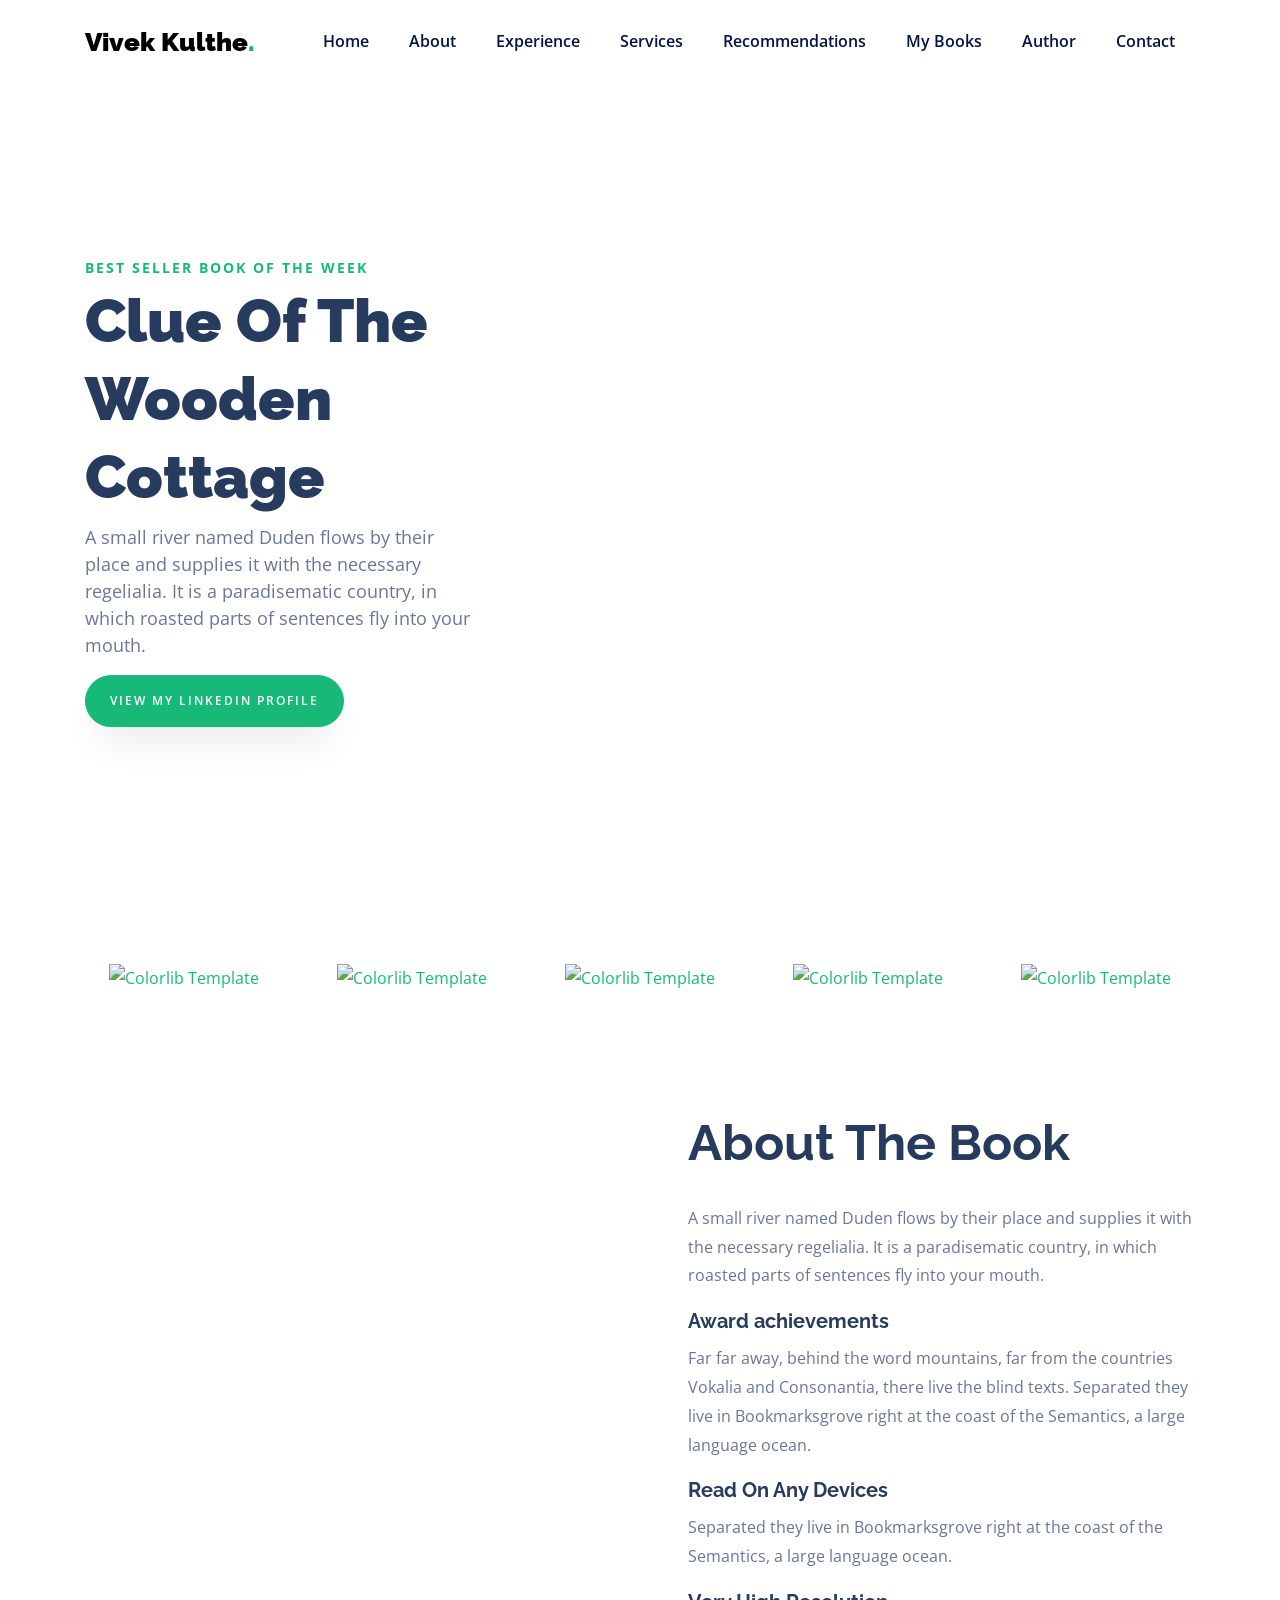
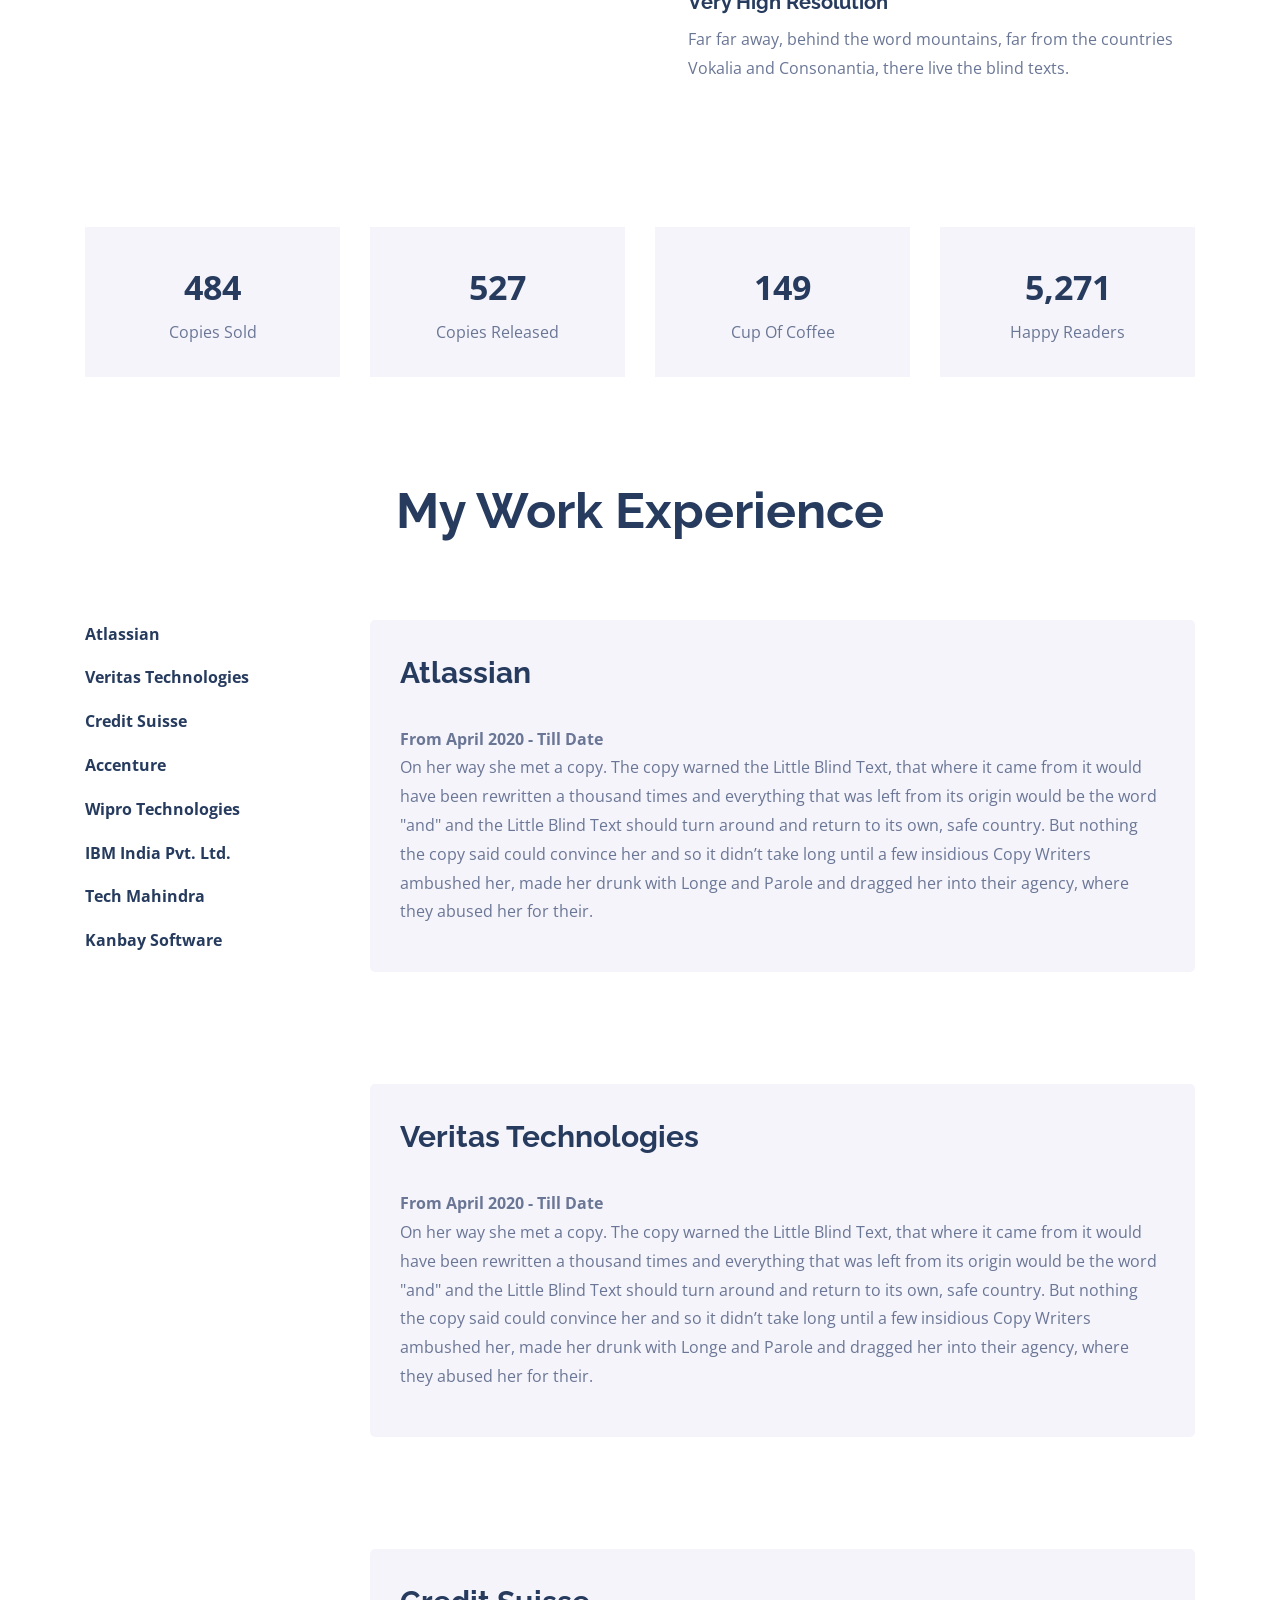
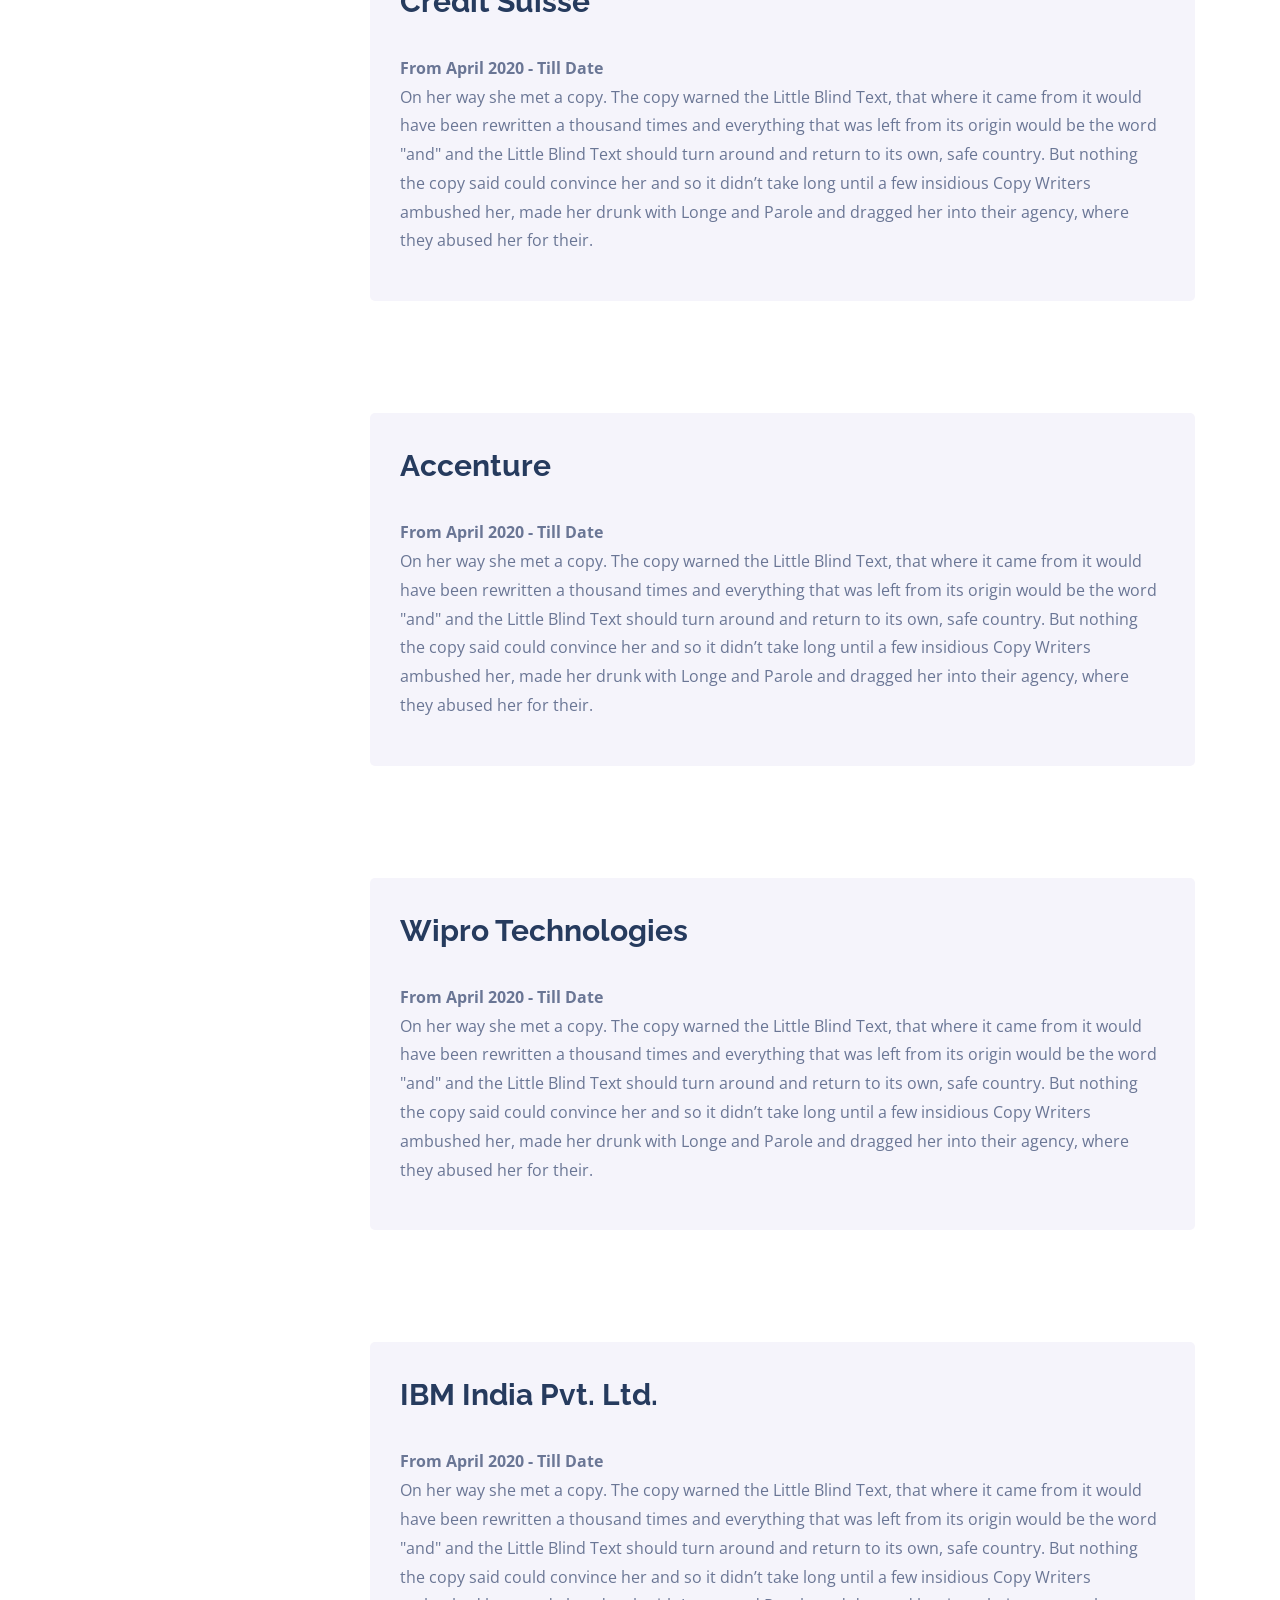
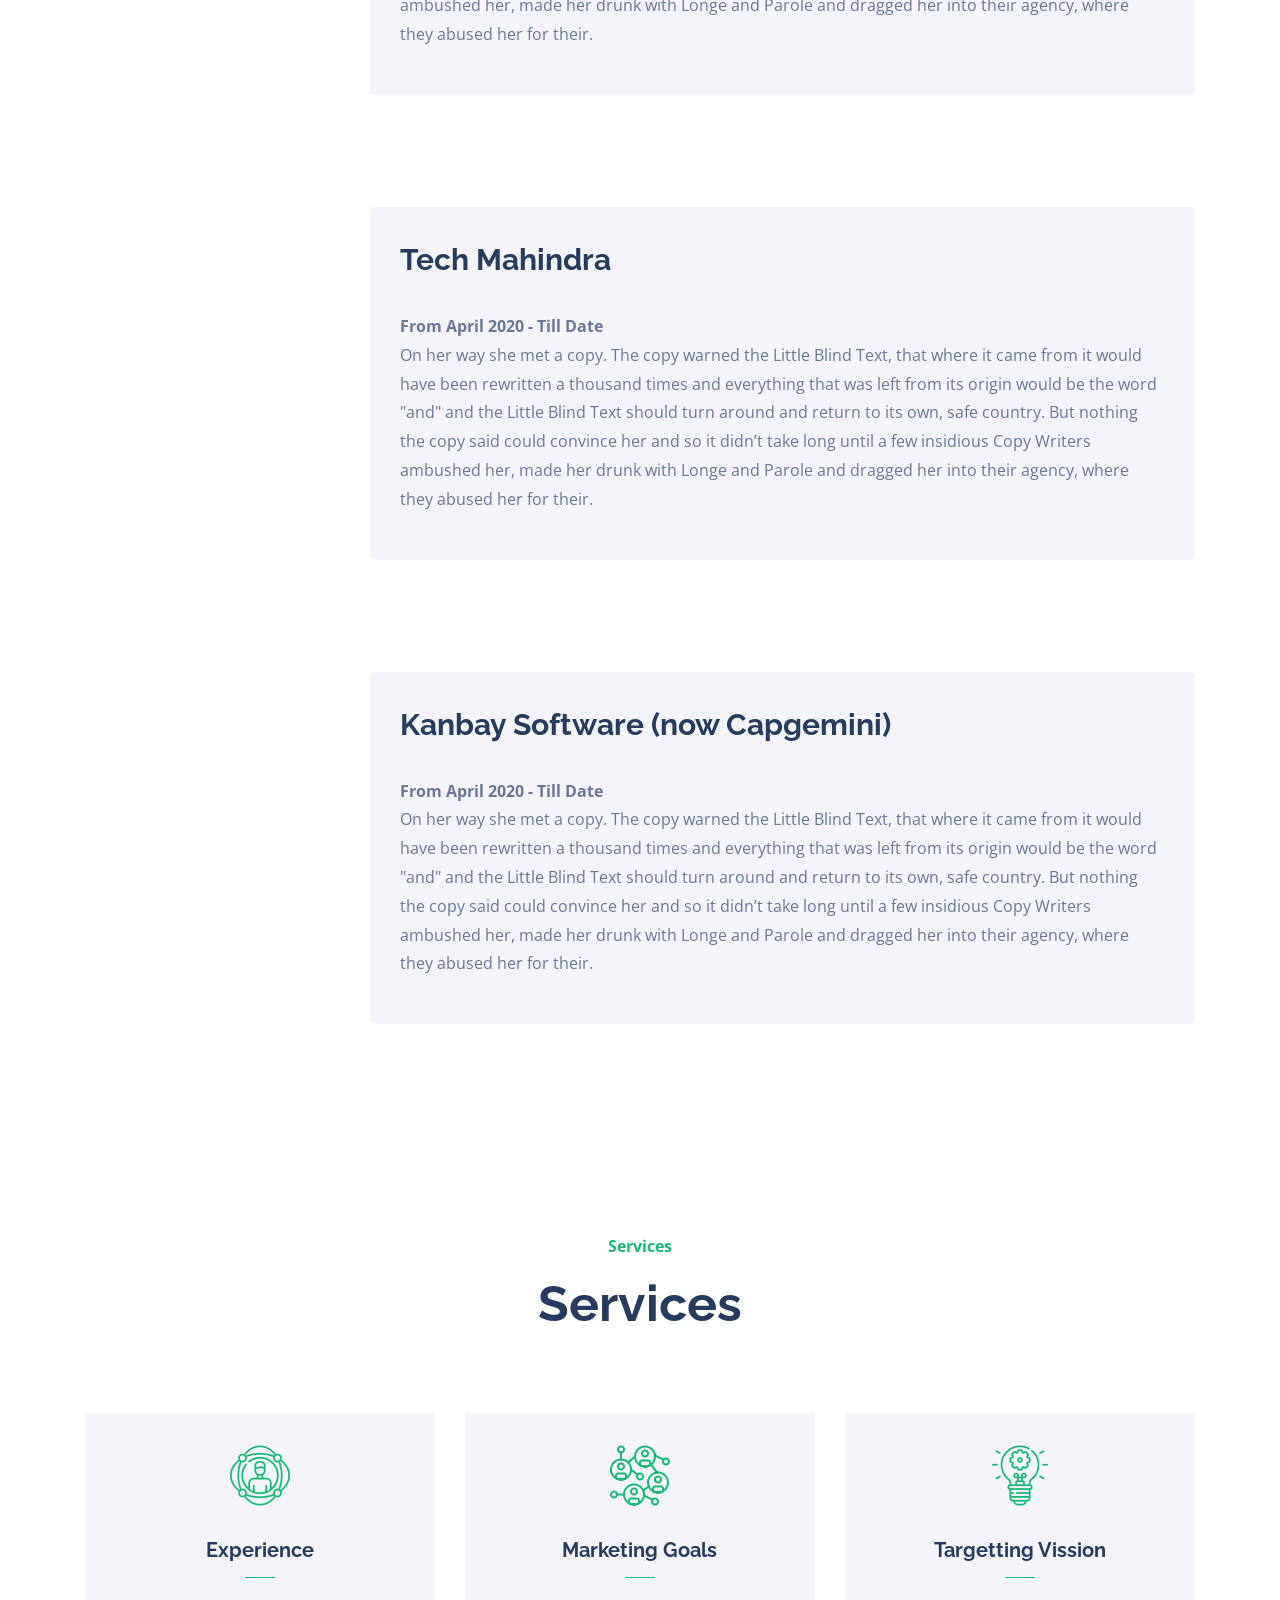
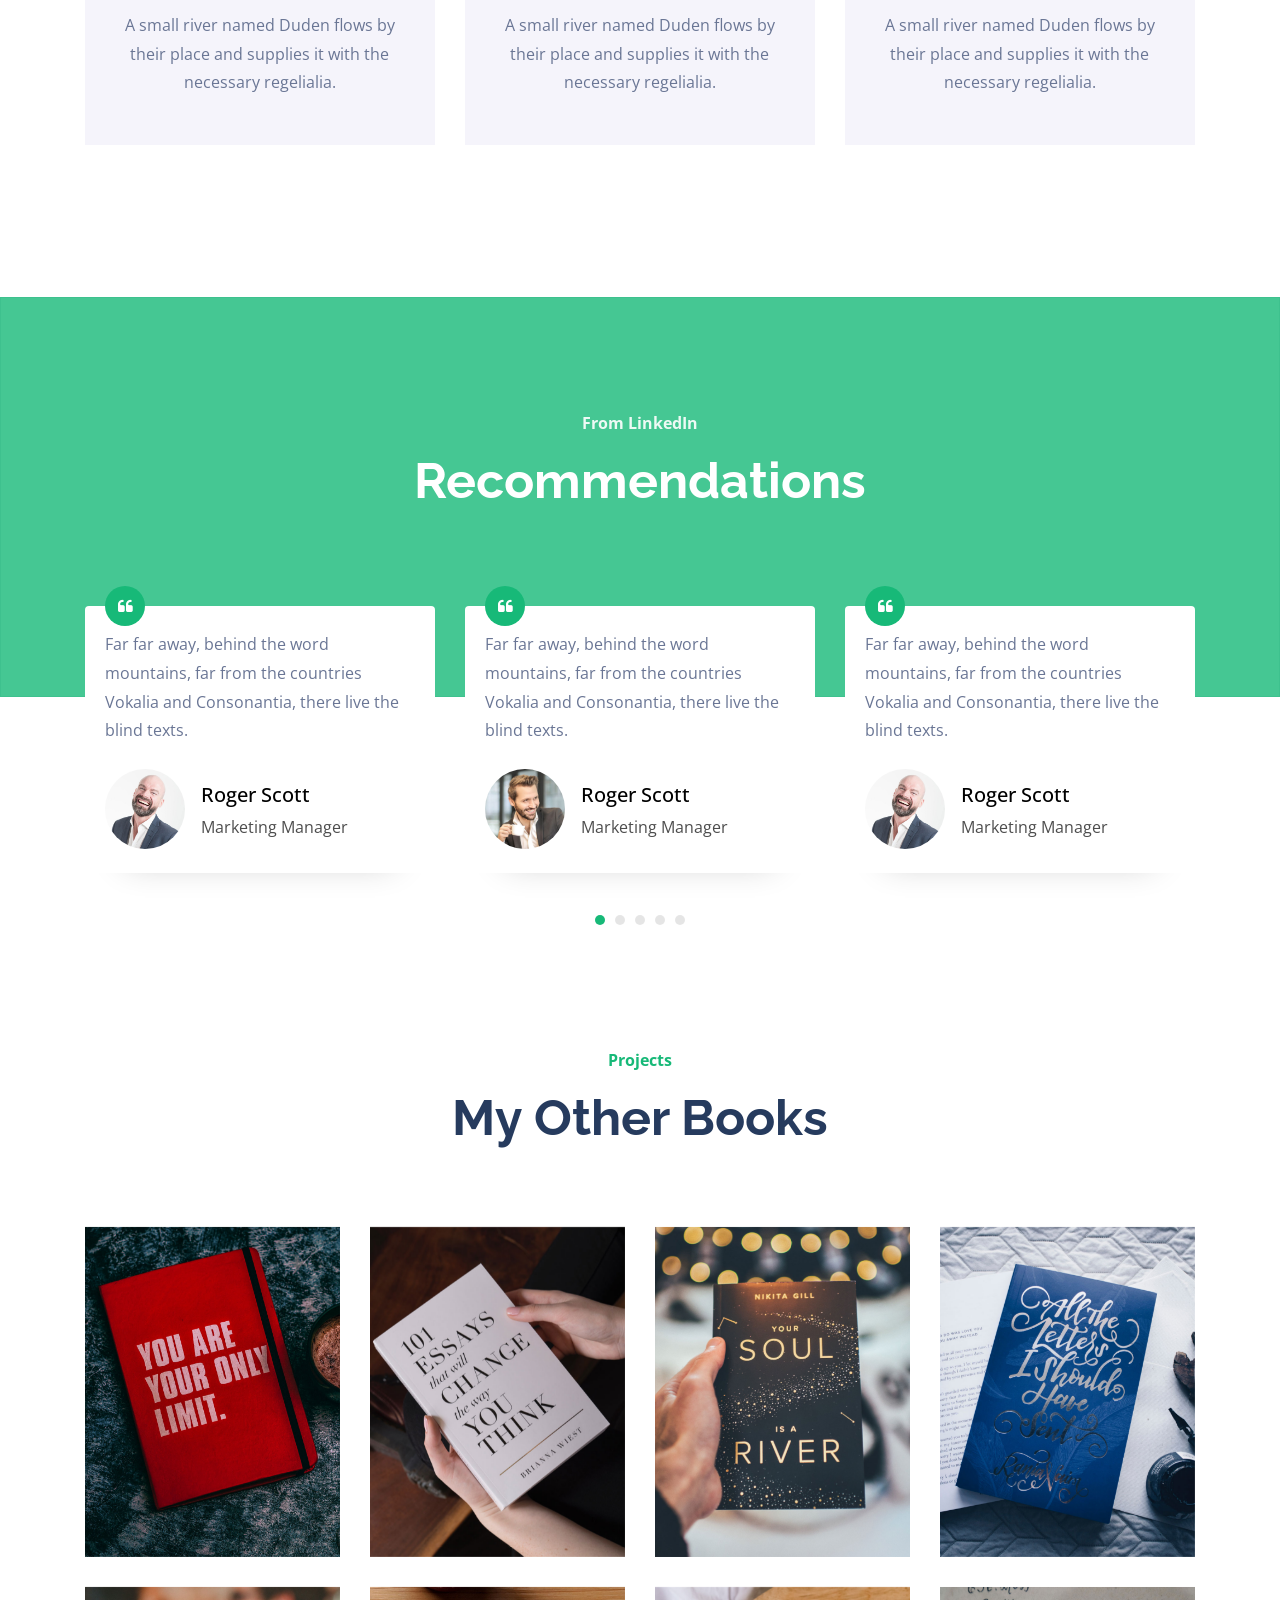
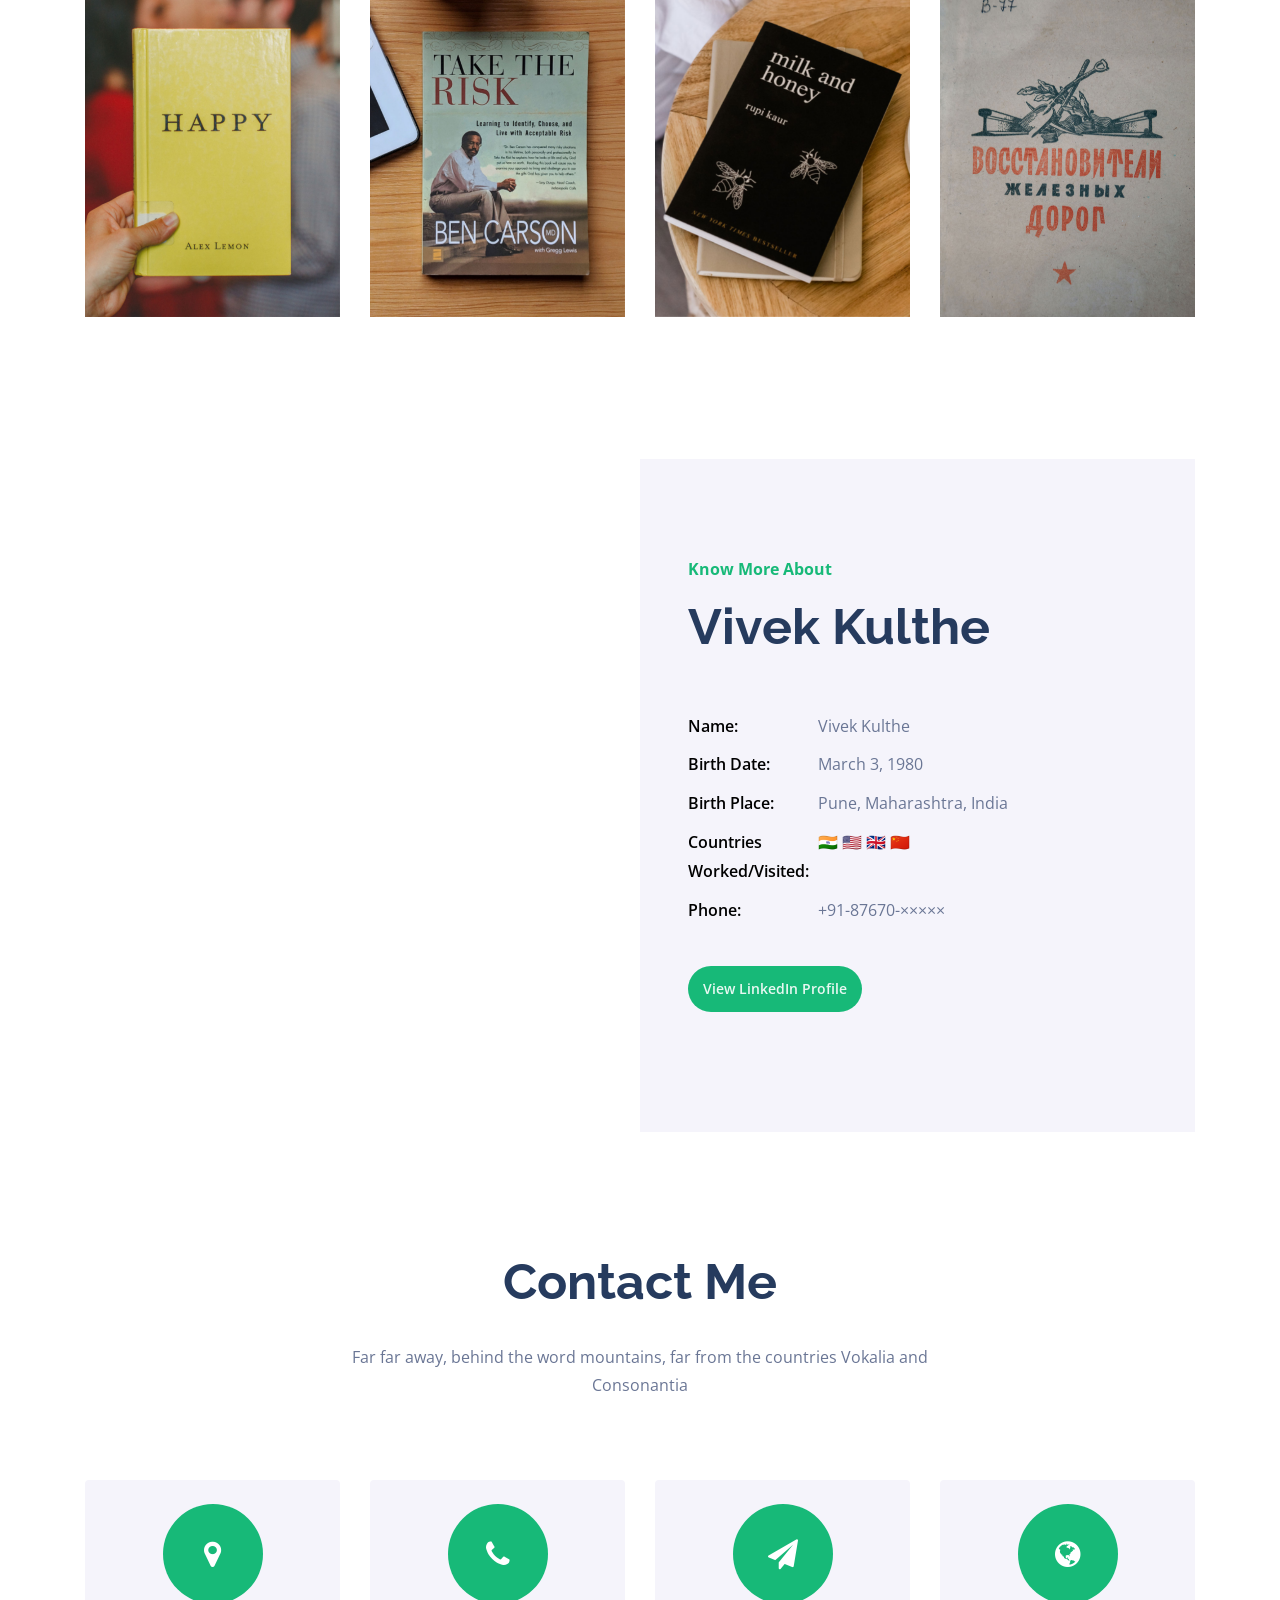
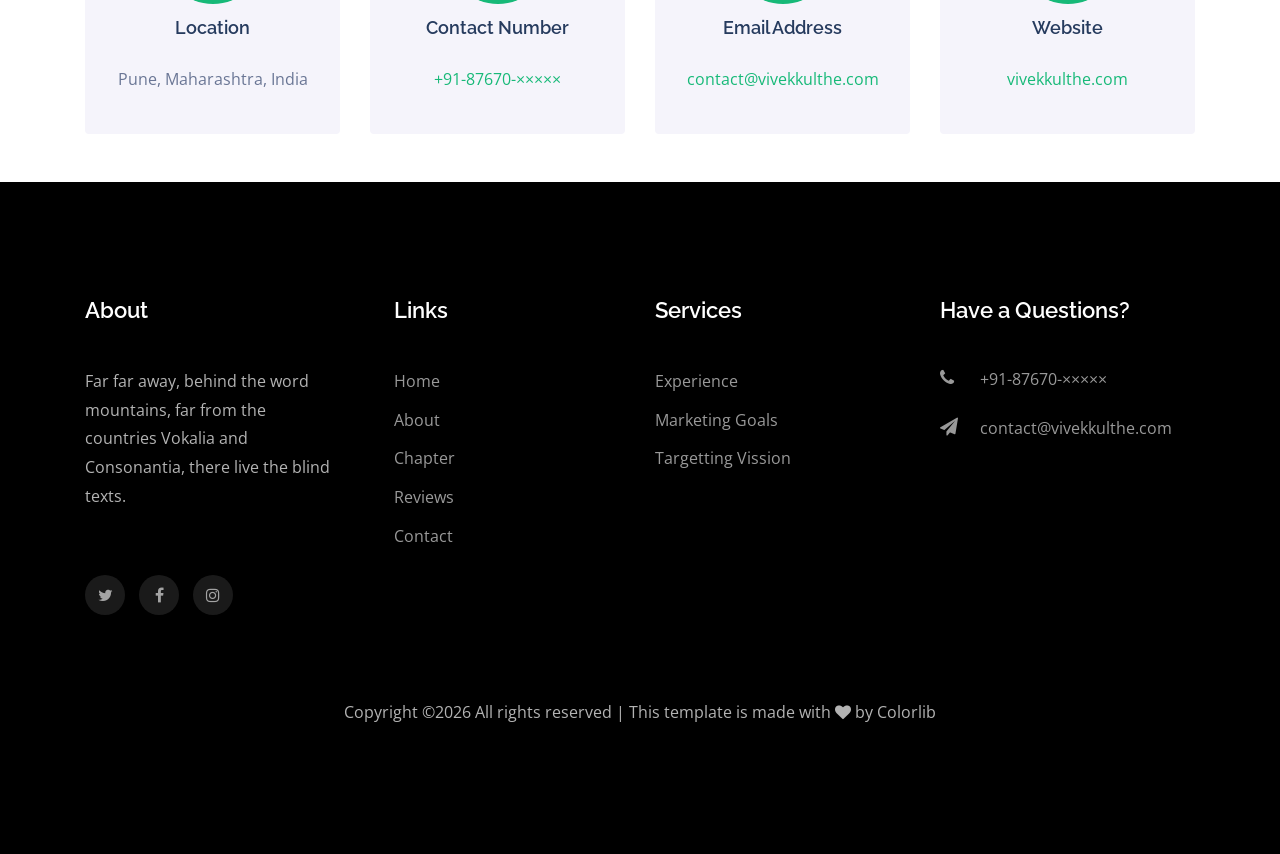
==== index.html @ 774c7285 "First version that needs heavy customisation" ====
<!DOCTYPE html>
<html lang="en">
  <head>
    <title>Vivek Kulthe - Data Engineering Leader & Blogger</title>
    <meta charset="utf-8">
    <meta name="viewport" content="width=device-width, initial-scale=1, shrink-to-fit=no">

    <link href="https://fonts.googleapis.com/css2?family=Open+Sans:wght@400;600;700&display=swap" rel="stylesheet">
		<link href="https://fonts.googleapis.com/css2?family=Raleway:wght@400;500;600;700;800;900&display=swap" rel="stylesheet">

		<link rel="stylesheet" href="https://stackpath.bootstrapcdn.com/font-awesome/4.7.0/css/font-awesome.min.css">


    <link rel="stylesheet" href="css/animate.css">

    <link rel="stylesheet" href="css/owl.carousel.min.css">
    <link rel="stylesheet" href="css/owl.theme.default.min.css">
    <link rel="stylesheet" href="css/magnific-popup.css">

    <link rel="stylesheet" href="css/flaticon.css">
    <link rel="stylesheet" href="css/style.css">
  </head>
  <body data-spy="scroll" data-target=".site-navbar-target" data-offset="300">


    <nav class="navbar navbar-expand-lg navbar-dark ftco_navbar ftco-navbar-light site-navbar-target" id="ftco-navbar">
	    <div class="container">
	      <a class="navbar-brand" href="index.html">Vivek Kulthe<span>.</span></a>
	      <button class="navbar-toggler js-fh5co-nav-toggle fh5co-nav-toggle" type="button" data-toggle="collapse" data-target="#ftco-nav" aria-controls="ftco-nav" aria-expanded="false" aria-label="Toggle navigation">
	        <span class="oi oi-menu"></span> Menu
	      </button>

	      <div class="collapse navbar-collapse" id="ftco-nav">
	        <ul class="navbar-nav nav ml-auto">
	          <li class="nav-item"><a href="#home-section" class="nav-link"><span>Home</span></a></li>
	          <li class="nav-item"><a href="#about-section" class="nav-link"><span>About</span></a></li>
	          <li class="nav-item"><a href="#chapter-section" class="nav-link"><span>Experience</span></a></li>
            <li class="nav-item"><a href="#service-section" class="nav-link"><span>Services</span></a></li>
	          <li class="nav-item"><a href="#testimonial-section" class="nav-link"><span>Recommendations</span></a></li>
	          <li class="nav-item"><a href="#projects-section" class="nav-link"><span>My Books</span></a></li>
	          <li class="nav-item"><a href="#author-section" class="nav-link"><span>Author</span></a></li>
	          <li class="nav-item"><a href="#contact-section" class="nav-link"><span>Contact</span></a></li>
	        </ul>
	      </div>
	    </div>
	  </nav>

	  <section class="hero-wrap js-fullheight">
      <div class="overlay"></div>
      <div class="container-fluid px-0">
      	<div class="row d-md-flex no-gutters slider-text align-items-center js-fullheight justify-content-end">
	      	<img class="one-third js-fullheight align-self-end order-md-last img-fluid" src="images/undraw_book_lover_mkck.svg" alt="">
	        <div class="one-forth d-flex align-items-center ftco-animate js-fullheight">
	        	<div class="text mt-5">
	        		<span class="subheading">Best Seller Book Of The Week</span>
		  				<h1>Clue Of The Wooden Cottage</h1>
		  				<p>A small river named Duden flows by their place and supplies it with the necessary regelialia. It is a paradisematic country, in which roasted parts of sentences fly into your mouth.</p>
		  				<p><a href="#" class="btn btn-primary py-3 px-4">View My LinkedIn Profile</a></p>
	          </div>
	        </div>
	    	</div>
      </div>
    </section>

    <section class="ftco-section ftco-no-pb ftco-partner">
    	<div class="container">
    		<div class="row">
    			<div class="col-md-12 col-lg ftco-animate">
    				<a href="#" class="partner d-flex justify-content-center"><img src="images/partner-1.png" class="img-fluid" alt="Colorlib Template"></a>
    			</div>
    			<div class="col-md-12 col-lg ftco-animate">
    				<a href="#" class="partner d-flex justify-content-center"><img src="images/partner-2.png" class="img-fluid" alt="Colorlib Template"></a>
    			</div>
    			<div class="col-md-12 col-lg ftco-animate">
    				<a href="#" class="partner d-flex justify-content-center"><img src="images/partner-3.png" class="img-fluid" alt="Colorlib Template"></a>
    			</div>
    			<div class="col-md-12 col-lg ftco-animate">
    				<a href="#" class="partner d-flex justify-content-center"><img src="images/partner-4.png" class="img-fluid" alt="Colorlib Template"></a>
    			</div>
    			<div class="col-md-12 col-lg ftco-animate">
    				<a href="#" class="partner d-flex justify-content-center"><img src="images/partner-5.png" class="img-fluid" alt="Colorlib Template"></a>
    			</div>
    		</div>
    	</div>
    </section>

    <section class="ftco-about img ftco-section" id="about-section">
    	<div class="container">
    		<div class="row d-flex no-gutters">
    			<div class="col-md-6 col-lg-6 d-flex">
    				<div class="img-about img d-flex align-items-stretch">
    					<div class="overlay"></div>
	    				<div class="img d-flex align-self-stretch align-items-center" style="background-image:url(images/bg_1.jpg);">
	    				</div>
    				</div>
    			</div>
    			<div class="col-md-6 col-lg-6 pl-md-5">
    				<div class="row justify-content-start pb-3">
		          <div class="col-md-12 heading-section ftco-animate">
		            <h2 class="mb-4">About The Book</h2>
		            <p>A small river named Duden flows by their place and supplies it with the necessary regelialia. It is a paradisematic country, in which roasted parts of sentences fly into your mouth.</p>
		            <div class="text-about">
		            	<h4>Award achievements</h4>
			            <p>Far far away, behind the word mountains, far from the countries Vokalia and Consonantia, there live the blind texts. Separated they live in Bookmarksgrove right at the coast of the Semantics, a large language ocean.</p>
			            <h4>Read On Any Devices</h4>
			            <p>Separated they live in Bookmarksgrove right at the coast of the Semantics, a large language ocean.</p>
			            <h4>Very High Resolution</h4>
			            <p>Far far away, behind the word mountains, far from the countries Vokalia and Consonantia, there live the blind texts.</p>
		            </div>
		          </div>
		        </div>
	        </div>
        </div>
    	</div>
    </section>

    <section class="ftco-section ftco-no-pt ftco-no-pb ftco-counter img" id="section-counter">
    	<div class="container">
				<div class="row d-md-flex align-items-center align-items-stretch">
          <div class="col-md d-flex justify-content-center counter-wrap ftco-animate">
            <div class="block-18 bg-light">
              <div class="text">
                <strong class="number" data-number="1100">0</strong>
                <span>Copies Sold</span>
              </div>
            </div>
          </div>
          <div class="col-md d-flex justify-content-center counter-wrap ftco-animate">
            <div class="block-18 bg-light">
              <div class="text">
                <strong class="number" data-number="1200">0</strong>
                <span>Copies Released</span>
              </div>
            </div>
          </div>
          <div class="col-md d-flex justify-content-center counter-wrap ftco-animate">
            <div class="block-18 bg-light">
              <div class="text">
                <strong class="number" data-number="340">0</strong>
                <span>Cup Of Coffee</span>
              </div>
            </div>
          </div>
          <div class="col-md d-flex justify-content-center counter-wrap ftco-animate">
            <div class="block-18 bg-light">
              <div class="text">
                <strong class="number" data-number="12000">0</strong>
                <span>Happy Readers</span>
              </div>
            </div>
          </div>
        </div>
      </div>
    </section>

    <section class="ftco-section ftco-no-pb ftco-no-pt" id="chapter-section">
    	<div class="container">
    		<div class="row justify-content-center py-5 mt-5">
          <div class="col-md-12 heading-section text-center ftco-animate">
            <h2 class="mb-4">My Work Experience</h2>
          </div>
        </div>
    		<div class="row">
    			<div class="col-md-3 mb-4">
				    <nav id="navi">
					    <ul>
					      <li><a href="#page-1">Atlassian</a></li>
					      <li><a href="#page-2">Veritas Technologies</a></li>
					      <li><a href="#page-3">Credit Suisse</a></li>
					      <li><a href="#page-4">Accenture</a></li>
					      <li><a href="#page-5">Wipro Technologies</a></li>
					      <li><a href="#page-6">IBM India Pvt. Ltd.</a></li>
					      <li><a href="#page-7">Tech Mahindra</a></li>
					      <li><a href="#page-8">Kanbay Software</a></li>
					    </ul>
					  </nav>
					</div>
					<div class="col-md-9">
					  <div id="page-1" class= "page bg-light one">
					  	<h2 class="heading">Atlassian</h2>
              <b>From April 2020 - Till Date</b>
					  	<p>On her way she met a copy. The copy warned the Little Blind Text, that where it came from it would have been rewritten a thousand times and everything that was left from its origin would be the word "and" and the Little Blind Text should turn around and return to its own, safe country. But nothing the copy said could convince her and so it didn’t take long until a few insidious Copy Writers ambushed her, made her drunk with Longe and Parole and dragged her into their agency, where they abused her for their.</p>
					  </div>
					  <div id="page-2" class= "page bg-light two">
              <h2 class="heading">Veritas Technologies</h2>
              <b>From April 2020 - Till Date</b>
					  	<p>On her way she met a copy. The copy warned the Little Blind Text, that where it came from it would have been rewritten a thousand times and everything that was left from its origin would be the word "and" and the Little Blind Text should turn around and return to its own, safe country. But nothing the copy said could convince her and so it didn’t take long until a few insidious Copy Writers ambushed her, made her drunk with Longe and Parole and dragged her into their agency, where they abused her for their.</p>
					  </div>
					  <div id="page-3" class= "page bg-light three">
              <h2 class="heading">Credit Suisse</h2>
              <b>From April 2020 - Till Date</b>
					  	<p>On her way she met a copy. The copy warned the Little Blind Text, that where it came from it would have been rewritten a thousand times and everything that was left from its origin would be the word "and" and the Little Blind Text should turn around and return to its own, safe country. But nothing the copy said could convince her and so it didn’t take long until a few insidious Copy Writers ambushed her, made her drunk with Longe and Parole and dragged her into their agency, where they abused her for their.</p>
					  </div>
					  <div id="page-4" class= "page bg-light four">
              <h2 class="heading">Accenture</h2>
              <b>From April 2020 - Till Date</b>
					    <p>On her way she met a copy. The copy warned the Little Blind Text, that where it came from it would have been rewritten a thousand times and everything that was left from its origin would be the word "and" and the Little Blind Text should turn around and return to its own, safe country. But nothing the copy said could convince her and so it didn’t take long until a few insidious Copy Writers ambushed her, made her drunk with Longe and Parole and dragged her into their agency, where they abused her for their.</p>
					  </div>
					  <div id="page-5" class= "page bg-light five">
              <h2 class="heading">Wipro Technologies</h2>
              <b>From April 2020 - Till Date</b>
					    <p>On her way she met a copy. The copy warned the Little Blind Text, that where it came from it would have been rewritten a thousand times and everything that was left from its origin would be the word "and" and the Little Blind Text should turn around and return to its own, safe country. But nothing the copy said could convince her and so it didn’t take long until a few insidious Copy Writers ambushed her, made her drunk with Longe and Parole and dragged her into their agency, where they abused her for their.</p>
					  </div>
					  <div id="page-6" class= "page bg-light six">
              <h2 class="heading">IBM India Pvt. Ltd.</h2>
              <b>From April 2020 - Till Date</b>
					    <p>On her way she met a copy. The copy warned the Little Blind Text, that where it came from it would have been rewritten a thousand times and everything that was left from its origin would be the word "and" and the Little Blind Text should turn around and return to its own, safe country. But nothing the copy said could convince her and so it didn’t take long until a few insidious Copy Writers ambushed her, made her drunk with Longe and Parole and dragged her into their agency, where they abused her for their.</p>
					  </div>
					  <div id="page-7" class= "page bg-light seven">
              <h2 class="heading">Tech Mahindra</h2>
              <b>From April 2020 - Till Date</b>
					    <p>On her way she met a copy. The copy warned the Little Blind Text, that where it came from it would have been rewritten a thousand times and everything that was left from its origin would be the word "and" and the Little Blind Text should turn around and return to its own, safe country. But nothing the copy said could convince her and so it didn’t take long until a few insidious Copy Writers ambushed her, made her drunk with Longe and Parole and dragged her into their agency, where they abused her for their.</p>
					  </div>
					  <div id="page-8" class= "page bg-light eight">
              <h2 class="heading">Kanbay Software (now Capgemini)</h2>
              <b>From April 2020 - Till Date</b>
					    <p>On her way she met a copy. The copy warned the Little Blind Text, that where it came from it would have been rewritten a thousand times and everything that was left from its origin would be the word "and" and the Little Blind Text should turn around and return to its own, safe country. But nothing the copy said could convince her and so it didn’t take long until a few insidious Copy Writers ambushed her, made her drunk with Longe and Parole and dragged her into their agency, where they abused her for their.</p>
					  </div>
					</div>
			  </div>
    	</div>
    </section>

    <section class="ftco-section ftco-no-pt" id="service-section">
    	<div class="container">
    		<div class="row justify-content-center py-5 mt-5">
          <div class="col-md-5 heading-section text-center ftco-animate">
          	<span class="subheading">Services</span>
            <h2 class="mb-4">Services</h2>
          </div>
        </div>
    		<div class="row">
					<div class="col-md-4 text-center d-flex ftco-animate">
						<div class="services-1 bg-light">
							<span class="icon">
								<i class="flaticon-user-experience"></i>
							</span>
							<div class="desc">
								<h3 class="mb-5">Experience</h3>
								<p>A small river named Duden flows by their place and supplies it with the necessary regelialia.</p>
							</div>
						</div>
					</div>
					<div class="col-md-4 text-center d-flex ftco-animate">
						<div class="services-1 bg-light">
							<span class="icon">
								<i class="flaticon-network"></i>
							</span>
							<div class="desc">
								<h3 class="mb-5">Marketing Goals</h3>
								<p>A small river named Duden flows by their place and supplies it with the necessary regelialia.</p>
							</div>
						</div>
					</div>
					<div class="col-md-4 text-center d-flex ftco-animate">
						<div class="services-1 bg-light">
							<span class="icon">
								<i class="flaticon-innovation"></i>
							</span>
							<div class="desc">
								<h3 class="mb-5">Targetting Vission</h3>
								<p>A small river named Duden flows by their place and supplies it with the necessary regelialia.</p>
							</div>
						</div>
					</div>
				</div>
    	</div>
    </section>

    <section class="ftco-section testimony-section ftco-no-pb" id="testimonial-section">
    	<div class="img img-bg border" style="background-image: url(images/bg_4.jpg);"></div>
    	<div class="overlay"></div>
      <div class="container">
        <div class="row justify-content-center mb-5">
          <div class="col-md-12 text-center heading-section heading-section-white ftco-animate">
          	<span class="subheading">From LinkedIn</span>
            <h2 class="mb-3">Recommendations</h2>
          </div>
        </div>
        <div class="row ftco-animate">
          <div class="col-md-12">
            <div class="carousel-testimony owl-carousel ftco-owl">
              <div class="item">
                <div class="testimony-wrap py-4">
                	<div class="icon d-flex align-items-center justify-content-center"><span class="fa fa-quote-left"></div>
                  <div class="text">
                    <p class="mb-4">Far far away, behind the word mountains, far from the countries Vokalia and Consonantia, there live the blind texts.</p>
                    <div class="d-flex align-items-center">
                    	<div class="user-img" style="background-image: url(images/person_1.jpg)"></div>
                    	<div class="pl-3">
		                    <p class="name">Roger Scott</p>
		                    <span class="position">Marketing Manager</span>
		                  </div>
	                  </div>
                  </div>
                </div>
              </div>
              <div class="item">
                <div class="testimony-wrap py-4">
                	<div class="icon d-flex align-items-center justify-content-center"><span class="fa fa-quote-left"></div>
                  <div class="text">
                    <p class="mb-4">Far far away, behind the word mountains, far from the countries Vokalia and Consonantia, there live the blind texts.</p>
                    <div class="d-flex align-items-center">
                    	<div class="user-img" style="background-image: url(images/person_2.jpg)"></div>
                    	<div class="pl-3">
		                    <p class="name">Roger Scott</p>
		                    <span class="position">Marketing Manager</span>
		                  </div>
	                  </div>
                  </div>
                </div>
              </div>
              <div class="item">
                <div class="testimony-wrap py-4">
                	<div class="icon d-flex align-items-center justify-content-center"><span class="fa fa-quote-left"></div>
                  <div class="text">
                    <p class="mb-4">Far far away, behind the word mountains, far from the countries Vokalia and Consonantia, there live the blind texts.</p>
                    <div class="d-flex align-items-center">
                    	<div class="user-img" style="background-image: url(images/person_3.jpg)"></div>
                    	<div class="pl-3">
		                    <p class="name">Roger Scott</p>
		                    <span class="position">Marketing Manager</span>
		                  </div>
	                  </div>
                  </div>
                </div>
              </div>
              <div class="item">
                <div class="testimony-wrap py-4">
                	<div class="icon d-flex align-items-center justify-content-center"><span class="fa fa-quote-left"></div>
                  <div class="text">
                    <p class="mb-4">Far far away, behind the word mountains, far from the countries Vokalia and Consonantia, there live the blind texts.</p>
                    <div class="d-flex align-items-center">
                    	<div class="user-img" style="background-image: url(images/person_1.jpg)"></div>
                    	<div class="pl-3">
		                    <p class="name">Roger Scott</p>
		                    <span class="position">Marketing Manager</span>
		                  </div>
	                  </div>
                  </div>
                </div>
              </div>
              <div class="item">
                <div class="testimony-wrap py-4">
                	<div class="icon d-flex align-items-center justify-content-center"><span class="fa fa-quote-left"></div>
                  <div class="text">
                    <p class="mb-4">Far far away, behind the word mountains, far from the countries Vokalia and Consonantia, there live the blind texts.</p>
                    <div class="d-flex align-items-center">
                    	<div class="user-img" style="background-image: url(images/person_2.jpg)"></div>
                    	<div class="pl-3">
		                    <p class="name">Roger Scott</p>
		                    <span class="position">Marketing Manager</span>
		                  </div>
	                  </div>
                  </div>
                </div>
              </div>
            </div>
          </div>
        </div>
      </div>
    </section>


    <section class="ftco-section ftco-project" id="projects-section">
    	<div class="container">
    		<div class="row no-gutters justify-content-center pb-5">
          <div class="col-md-12 heading-section text-center ftco-animate">
          	<span class="subheading">Projects</span>
            <h2 class="mb-4">My Other Books</h2>
          </div>
        </div>
    		<div class="row">
    			<div class="col-md-3">
    				<div class="project img ftco-animate d-flex justify-content-center align-items-end" style="background-image: url(images/book-1.jpg);">
    					<div class="overlay"></div>
	    				<div class="text p-4">
	    					<h3><a href="#">You Are Your Ony Limit</a></h3>
	    					<span>Romance</span>
	    				</div>
    				</div>
  				</div>
  				<div class="col-md-3">
    				<div class="project img ftco-animate d-flex justify-content-center align-items-end" style="background-image: url(images/book-2.jpg);">
    					<div class="overlay"></div>
	    				<div class="text p-4">
	    					<h3><a href="#">You Are Your Ony Limit</a></h3>
	    					<span>Romance</span>
	    				</div>
    				</div>
  				</div>

    			<div class="col-md-3">
    				<div class="project img ftco-animate d-flex justify-content-center align-items-end" style="background-image: url(images/book-3.jpg);">
    					<div class="overlay"></div>
	    				<div class="text p-4">
	    					<h3><a href="#">You Are Your Ony Limit</a></h3>
	    					<span>Romance</span>
	    				</div>
    				</div>
    			</div>
    			<div class="col-md-3">
    				<div class="project img ftco-animate d-flex justify-content-center align-items-end" style="background-image: url(images/book-4.jpg);">
    					<div class="overlay"></div>
	    				<div class="text p-4">
	    					<h3><a href="#">You Are Your Ony Limit</a></h3>
	    					<span>Romance</span>
	    				</div>
    				</div>
    			</div>
    			<div class="col-md-3">
    				<div class="project img ftco-animate d-flex justify-content-center align-items-end" style="background-image: url(images/book-5.jpg);">
    					<div class="overlay"></div>
	    				<div class="text p-4">
	    					<h3><a href="#">You Are Your Ony Limit</a></h3>
	    					<span>Romance</span>
	    				</div>
    				</div>
    			</div>
    			<div class="col-md-3">
    				<div class="project img ftco-animate d-flex justify-content-center align-items-end" style="background-image: url(images/book-7.jpg);">
    					<div class="overlay"></div>
	    				<div class="text p-4">
	    					<h3><a href="#">You Are Your Ony Limit</a></h3>
	    					<span>Romance</span>
	    				</div>
    				</div>
    			</div>
    			<div class="col-md-3">
    				<div class="project img ftco-animate d-flex justify-content-center align-items-end" style="background-image: url(images/book-6.jpg);">
    					<div class="overlay"></div>
	    				<div class="text p-4">
	    					<h3><a href="#">You Are Your Ony Limit</a></h3>
	    					<span>Romance</span>
	    				</div>
    				</div>
    			</div>
    			<div class="col-md-3">
    				<div class="project img ftco-animate d-flex justify-content-center align-items-end" style="background-image: url(images/book-8.jpg);">
    					<div class="overlay"></div>
	    				<div class="text p-4">
	    					<h3><a href="#">You Are Your Ony Limit</a></h3>
	    					<span>Romance</span>
	    				</div>
    				</div>
    			</div>
    		</div>
    	</div>
    </section>

		<section class="ftco-about img ftco-section ftco-no-pt ftco-no-pb" id="author-section">
    	<div class="container">
    		<div class="row d-flex no-gutters">
    			<div class="col-md-6 col-lg-6 d-flex">
    				<div class="img-about img d-flex align-items-stretch">
    					<div class="overlay"></div>
	    				<div class="img d-flex align-self-stretch align-items-center" style="background-image:url(images/about.jpg);">
	    				</div>
    				</div>
    			</div>
    			<div class="col-md-6 col-lg-6 d-flex">
    				<div class="py-md-5 w-100 bg-light px-md-5">
    					<div class="py-md-5">
		    				<div class="row justify-content-start pb-3">
				          <div class="col-md-12 heading-section ftco-animate">
				          	<span class="subheading">Know More About</span>
				            <h2 class="mb-4">Vivek Kulthe</h2>
				            <ul class="about-info mt-4 px-md-0 px-2">
				            	<li class="d-flex"><span>Name:</span> <span>Vivek Kulthe</span></li>
				            	<li class="d-flex"><span>Birth Date:</span> <span>March 3, 1980</span></li>
				            	<li class="d-flex"><span>Birth Place:</span> <span>Pune, Maharashtra, India</span></li>
				            	<li class="d-flex"><span>Countries Worked/Visited:</span> <span>🇮🇳 🇺🇸 🇬🇧 🇨🇳 </span></li>
				            	<li class="d-flex"><span>Phone: </span> <span>+91-87670-×××××</span></li>
				            </ul>
				          </div>
				        </div>
			          <div class="counter-wrap ftco-animate d-flex mt-md-3">
		              <div class="text">
		              	<p class="mb-4 btn-custom">
			                <span>View LinkedIn Profile</span>
		                </p>
		              </div>
			          </div>
			        </div>
		        </div>
	        </div>
        </div>
    	</div>
    </section>

    <section class="ftco-section contact-section ftco-no-pb" id="contact-section">
      <div class="container">
      	<div class="row justify-content-center mb-5 pb-3">
          <div class="col-md-7 heading-section text-center ftco-animate">
            <h2 class="mb-4">Contact Me</h2>
            <p>Far far away, behind the word mountains, far from the countries Vokalia and Consonantia</p>
          </div>
        </div>

        <div class="row d-flex contact-info mb-5">
          <div class="col-md-6 col-lg-3 d-flex ftco-animate">
          	<div class="align-self-stretch box text-center p-4 bg-light">
          		<div class="icon d-flex align-items-center justify-content-center">
          			<span class="fa fa-map-marker"></span>
          		</div>
          		<div>
	          		<h3 class="mb-4">Location</h3>
		            <p>Pune, Maharashtra, India</p>
		          </div>
	          </div>
          </div>
          <div class="col-md-6 col-lg-3 d-flex ftco-animate">
          	<div class="align-self-stretch box text-center p-4 bg-light">
          		<div class="icon d-flex align-items-center justify-content-center">
          			<span class="fa fa-phone"></span>
          		</div>
          		<div>
	          		<h3 class="mb-4">Contact Number</h3>
		            <p><a href="tel://1234567920">+91-87670-×××××</a></p>
	            </div>
	          </div>
          </div>
          <div class="col-md-6 col-lg-3 d-flex ftco-animate">
          	<div class="align-self-stretch box text-center p-4 bg-light">
          		<div class="icon d-flex align-items-center justify-content-center">
          			<span class="fa fa-paper-plane"></span>
          		</div>
          		<div>
	          		<h3 class="mb-4">Email Address</h3>
		            <p><a href="mailto:contact@vivekkulthe.com">contact@vivekkulthe.com</a></p>
		          </div>
	          </div>
          </div>
          <div class="col-md-6 col-lg-3 d-flex ftco-animate">
          	<div class="align-self-stretch box text-center p-4 bg-light">
          		<div class="icon d-flex align-items-center justify-content-center">
          			<span class="fa fa-globe"></span>
          		</div>
          		<div>
	          		<h3 class="mb-4">Website</h3>
		            <p><a href="#">vivekkulthe.com</a></p>
	            </div>
	          </div>
          </div>
        </div>


      </div>
    </section>


    <footer class="ftco-footer ftco-section">
      <div class="container">
        <div class="row mb-5">
          <div class="col-md">
            <div class="ftco-footer-widget mb-4">
              <h2 class="ftco-heading-2">About</h2>
              <p>Far far away, behind the word mountains, far from the countries Vokalia and Consonantia, there live the blind texts.</p>
              <ul class="ftco-footer-social list-unstyled float-md-left float-lft mt-5">
                <li class="ftco-animate"><a href="#"><span class="fa fa-twitter"></span></a></li>
	              <li class="ftco-animate"><a href="#"><span class="fa fa-facebook"></span></a></li>
	              <li class="ftco-animate"><a href="#"><span class="fa fa-instagram"></span></a></li>
              </ul>
            </div>
          </div>
          <div class="col-md">
            <div class="ftco-footer-widget mb-4 ml-md-4">
              <h2 class="ftco-heading-2">Links</h2>
              <ul class="list-unstyled">
                <li><a href="#"></span>Home</a></li>
                <li><a href="#"></span>About</a></li>
                <li><a href="#"></span>Chapter</a></li>
                <li><a href="#"></span>Reviews</a></li>
                <li><a href="#"></span>Contact</a></li>
              </ul>
            </div>
          </div>
          <div class="col-md">
             <div class="ftco-footer-widget mb-4">
              <h2 class="ftco-heading-2">Services</h2>
              <ul class="list-unstyled">
                <li><a href="#"></span>Experience</a></li>
                <li><a href="#"></span>Marketing Goals</a></li>
                <li><a href="#"></span>Targetting Vission</a></li>
              </ul>
            </div>
          </div>
          <div class="col-md">
            <div class="ftco-footer-widget mb-4">
            	<h2 class="ftco-heading-2">Have a Questions?</h2>
            	<div class="block-23 mb-3">
	              <ul>
	                <li><a href="#"><span class="icon fa fa-phone"></span><span class="text">+91-87670-×××××</span></a></li>
	                <li><a href="#"><span class="icon fa fa-paper-plane"></span><span class="text">contact@vivekkulthe.com</span></a></li>
	              </ul>
	            </div>
            </div>
          </div>
        </div>
        <div class="row">
          <div class="col-md-12 text-center">

            <p><!-- Link back to Colorlib can't be removed. Template is licensed under CC BY 3.0. -->
  Copyright &copy;<script>document.write(new Date().getFullYear());</script> All rights reserved | This template is made with <i class="fa fa-heart" aria-hidden="true"></i> by <a href="https://colorlib.com" target="_blank">Colorlib</a>
  <!-- Link back to Colorlib can't be removed. Template is licensed under CC BY 3.0. --></p>
          </div>
        </div>
      </div>
    </footer>



  <!-- loader -->
  <div id="ftco-loader" class="show fullscreen"><svg class="circular" width="48px" height="48px"><circle class="path-bg" cx="24" cy="24" r="22" fill="none" stroke-width="4" stroke="#eeeeee"/><circle class="path" cx="24" cy="24" r="22" fill="none" stroke-width="4" stroke-miterlimit="10" stroke="#F96D00"/></svg></div>


  <script src="js/jquery.min.js"></script>
  <script src="js/jquery-migrate-3.0.1.min.js"></script>
  <script src="js/popper.min.js"></script>
  <script src="js/bootstrap.min.js"></script>
  <script src="js/jquery.easing.1.3.js"></script>
  <script src="js/jquery.waypoints.min.js"></script>
  <script src="js/jquery.stellar.min.js"></script>
  <script src="js/owl.carousel.min.js"></script>
  <script src="js/jquery.magnific-popup.min.js"></script>
  <script src="js/jquery.animateNumber.min.js"></script>
  <script src="js/scrollax.min.js"></script>
  <script src="https://maps.googleapis.com/maps/api/js?key=AIzaSyBVWaKrjvy3MaE7SQ74_uJiULgl1JY0H2s&sensor=false"></script>
  <script src="js/google-map.js"></script>

  <script src="js/main.js"></script>

  </body>
</html>
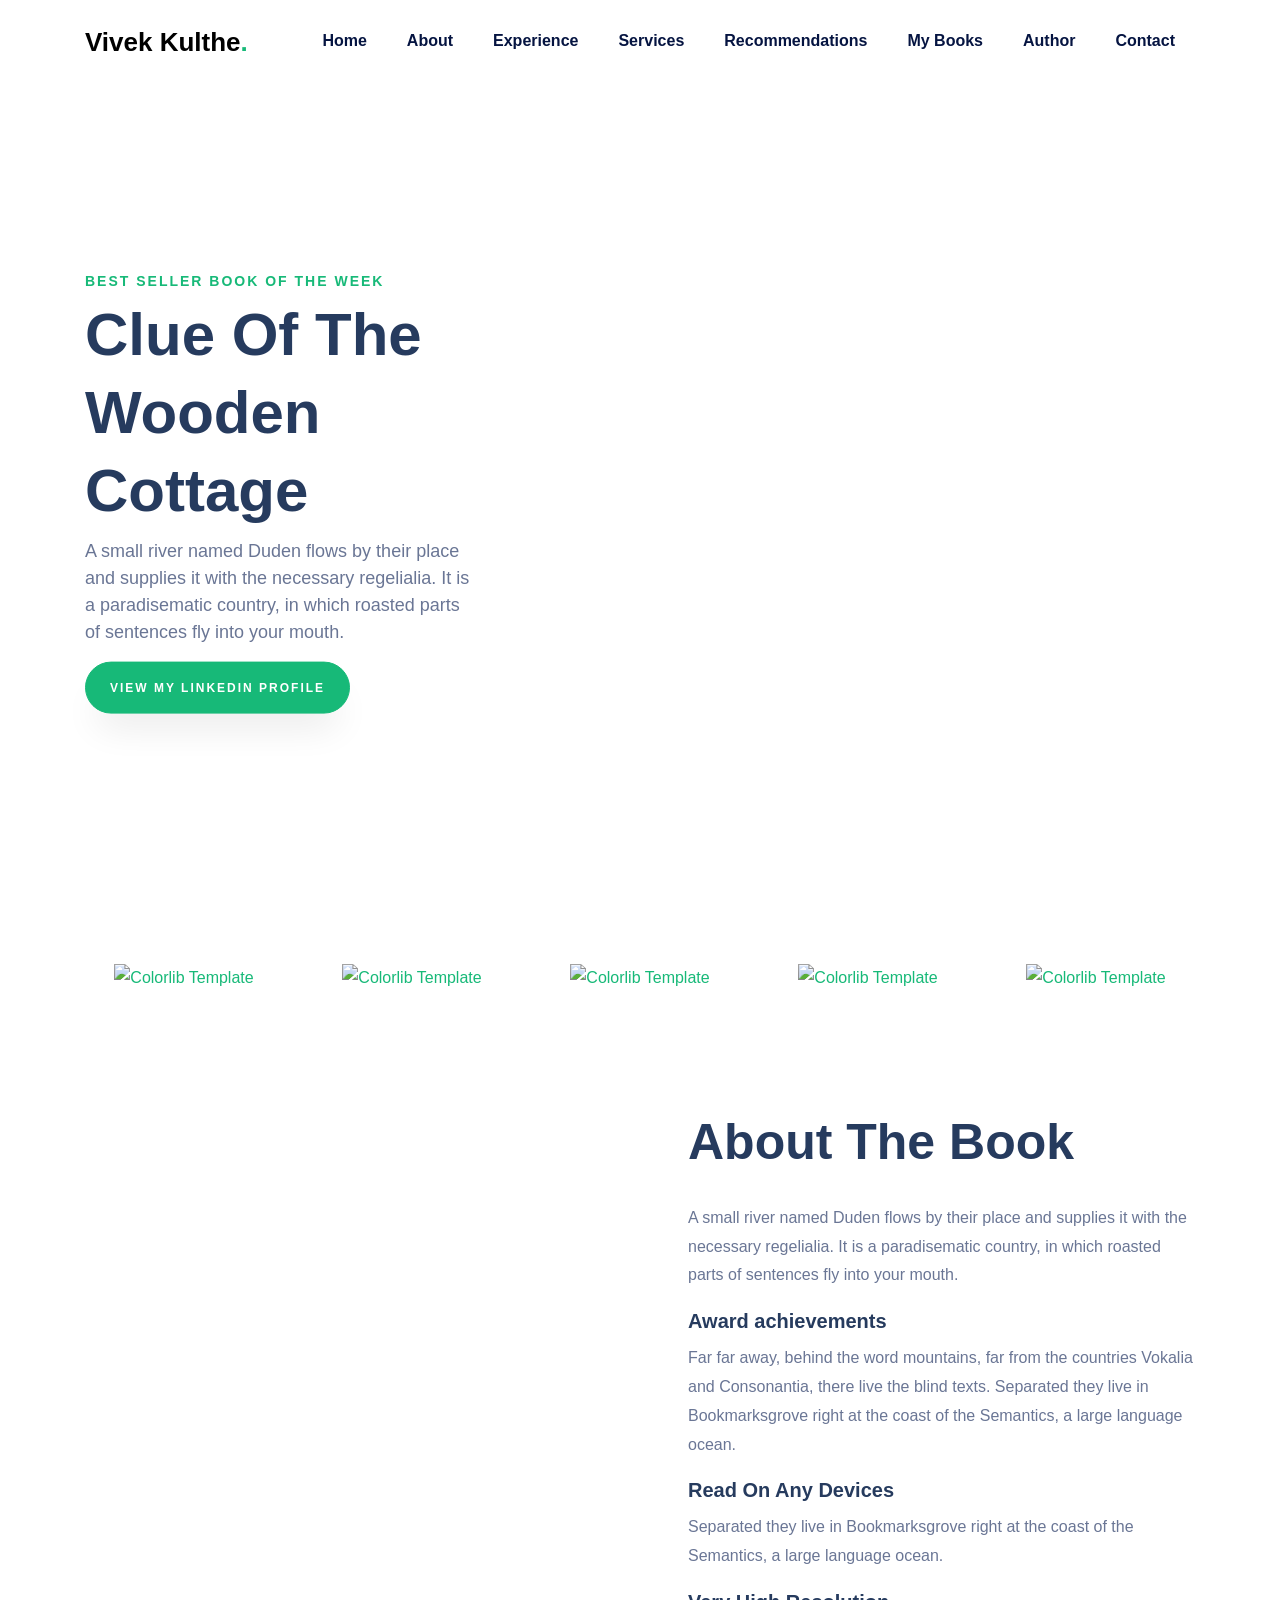
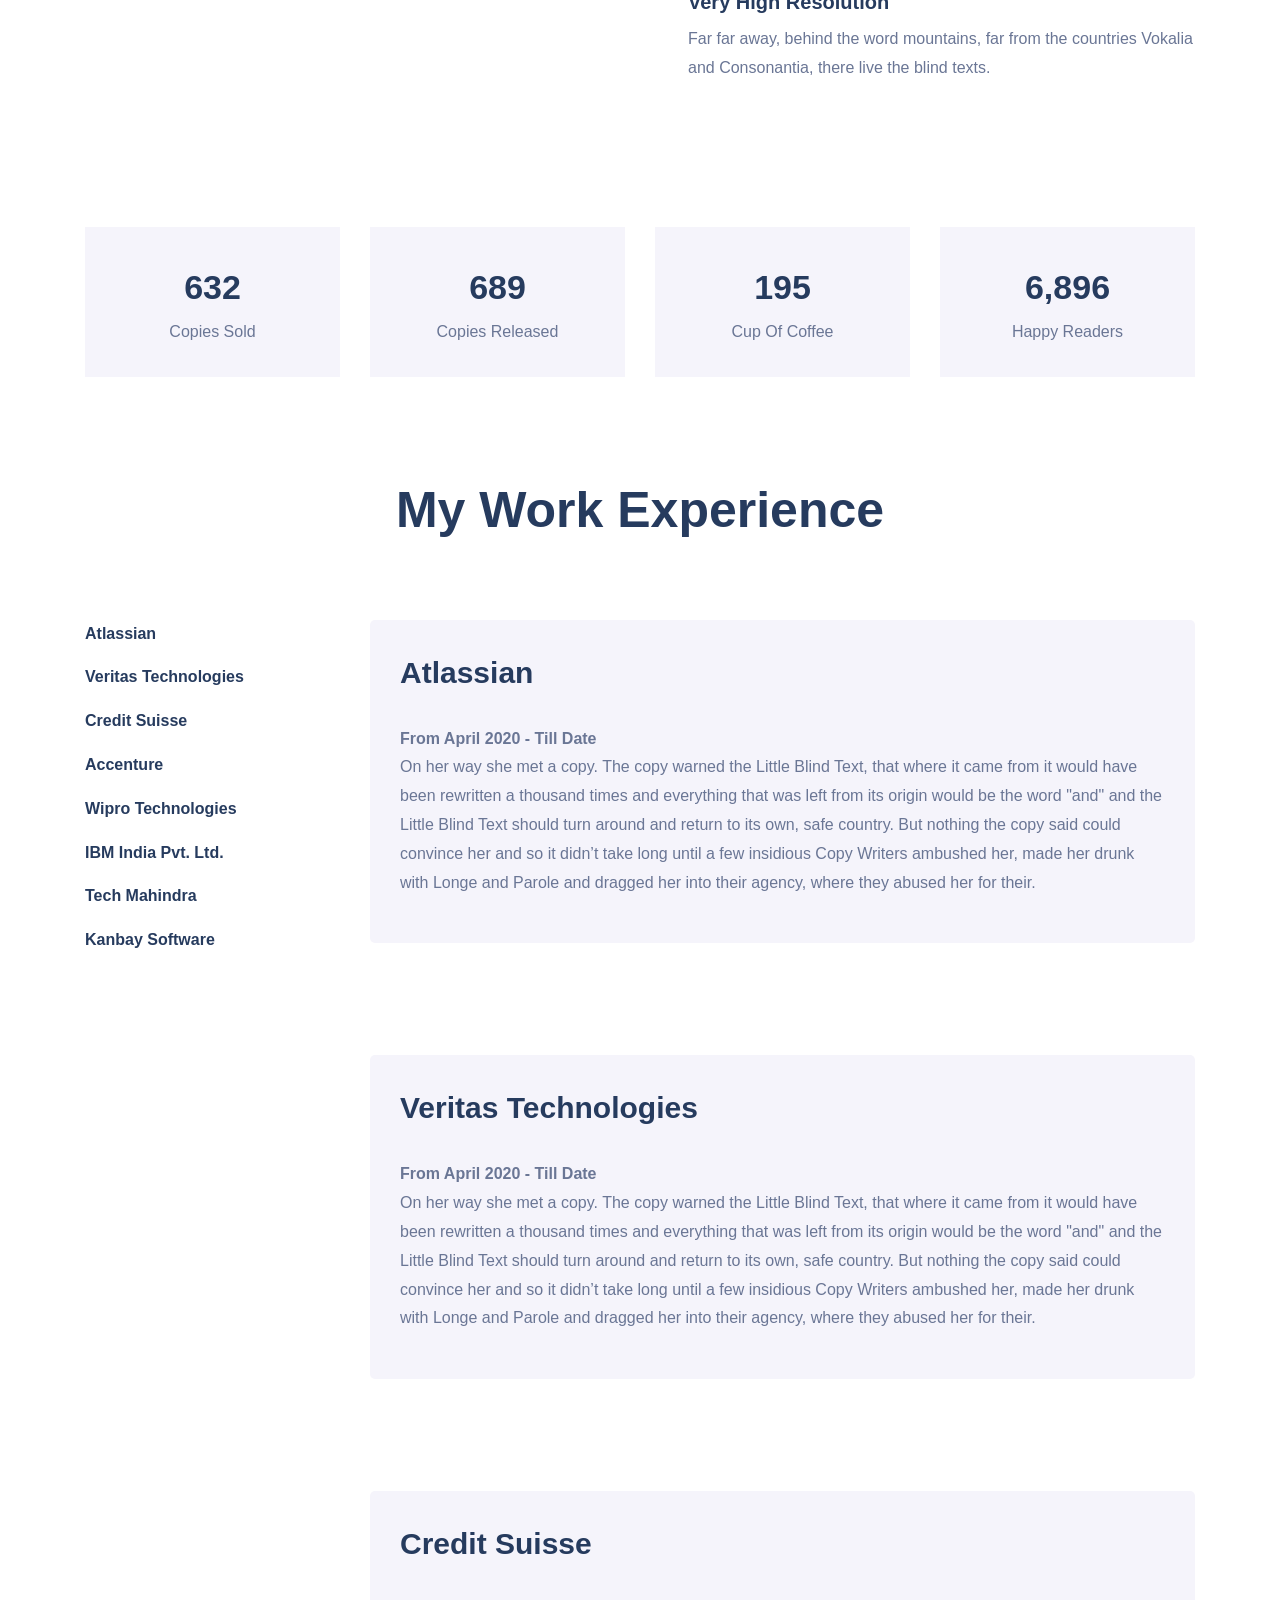
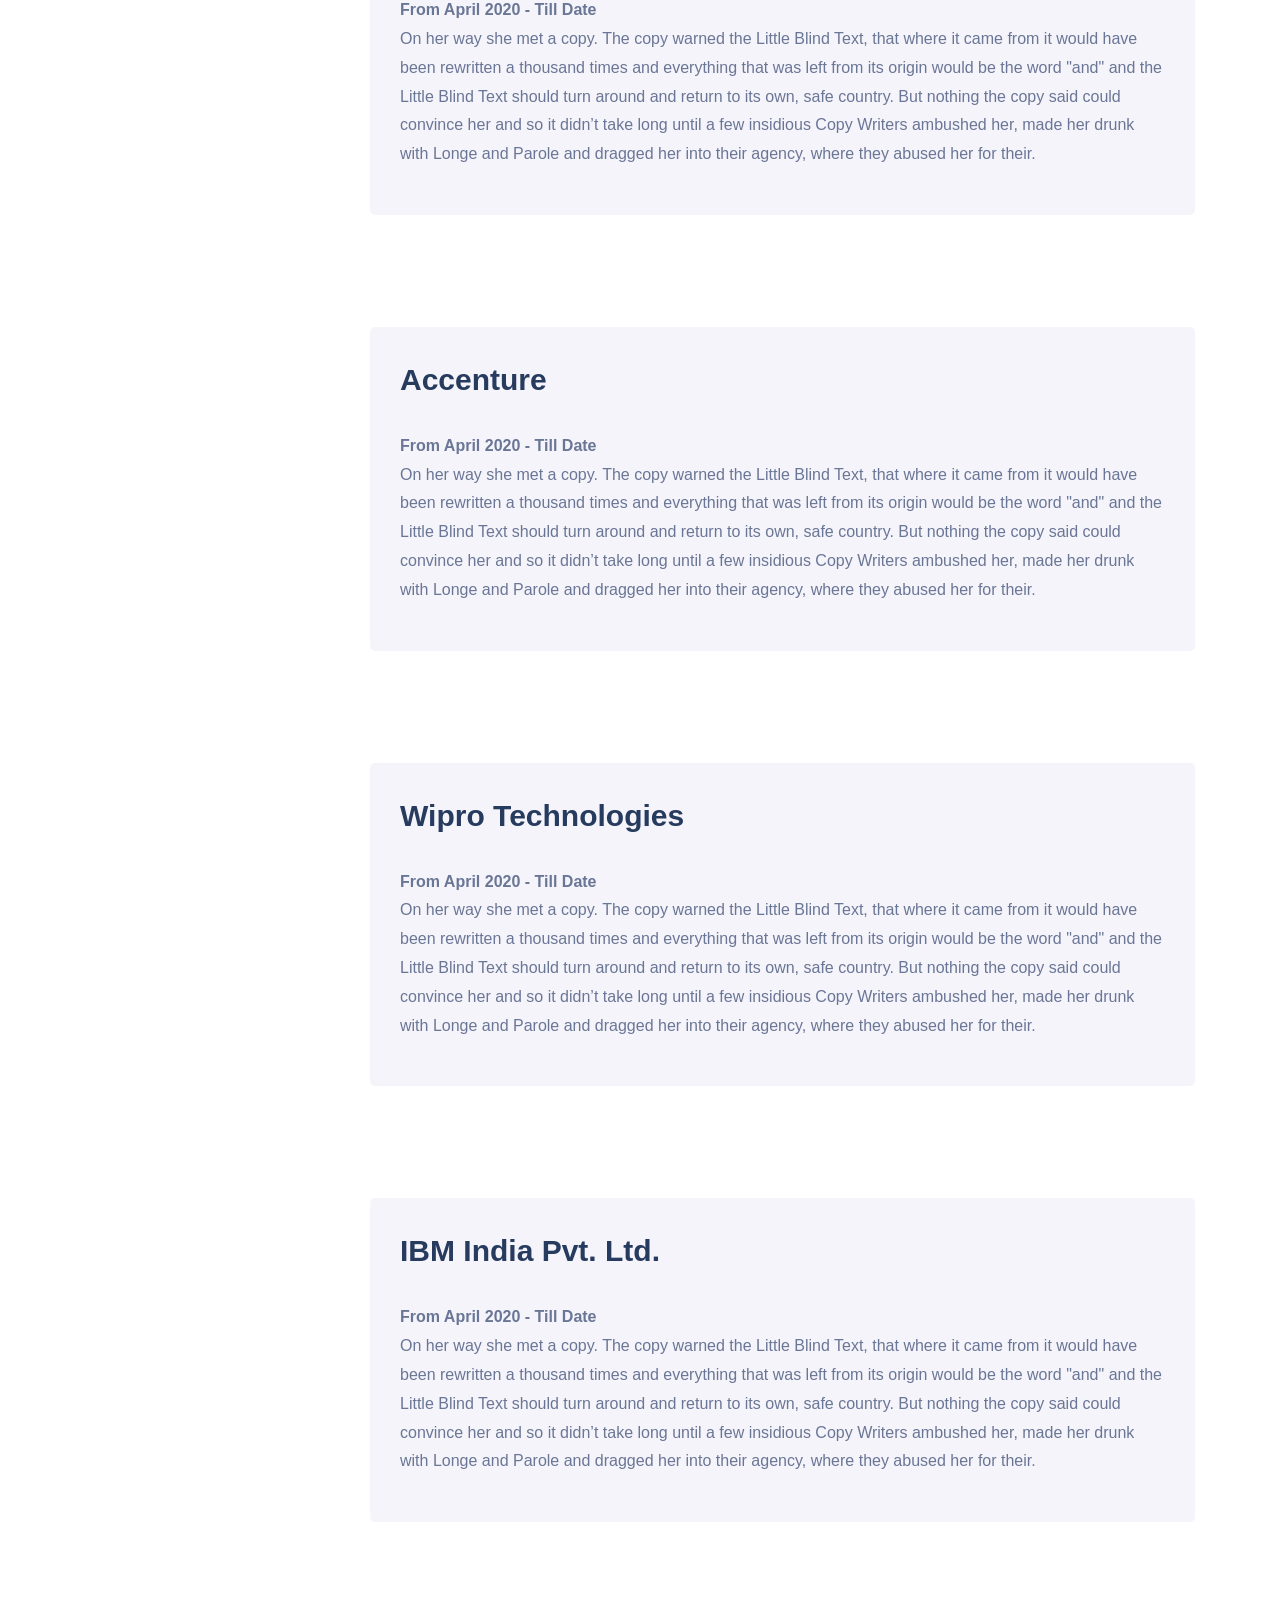
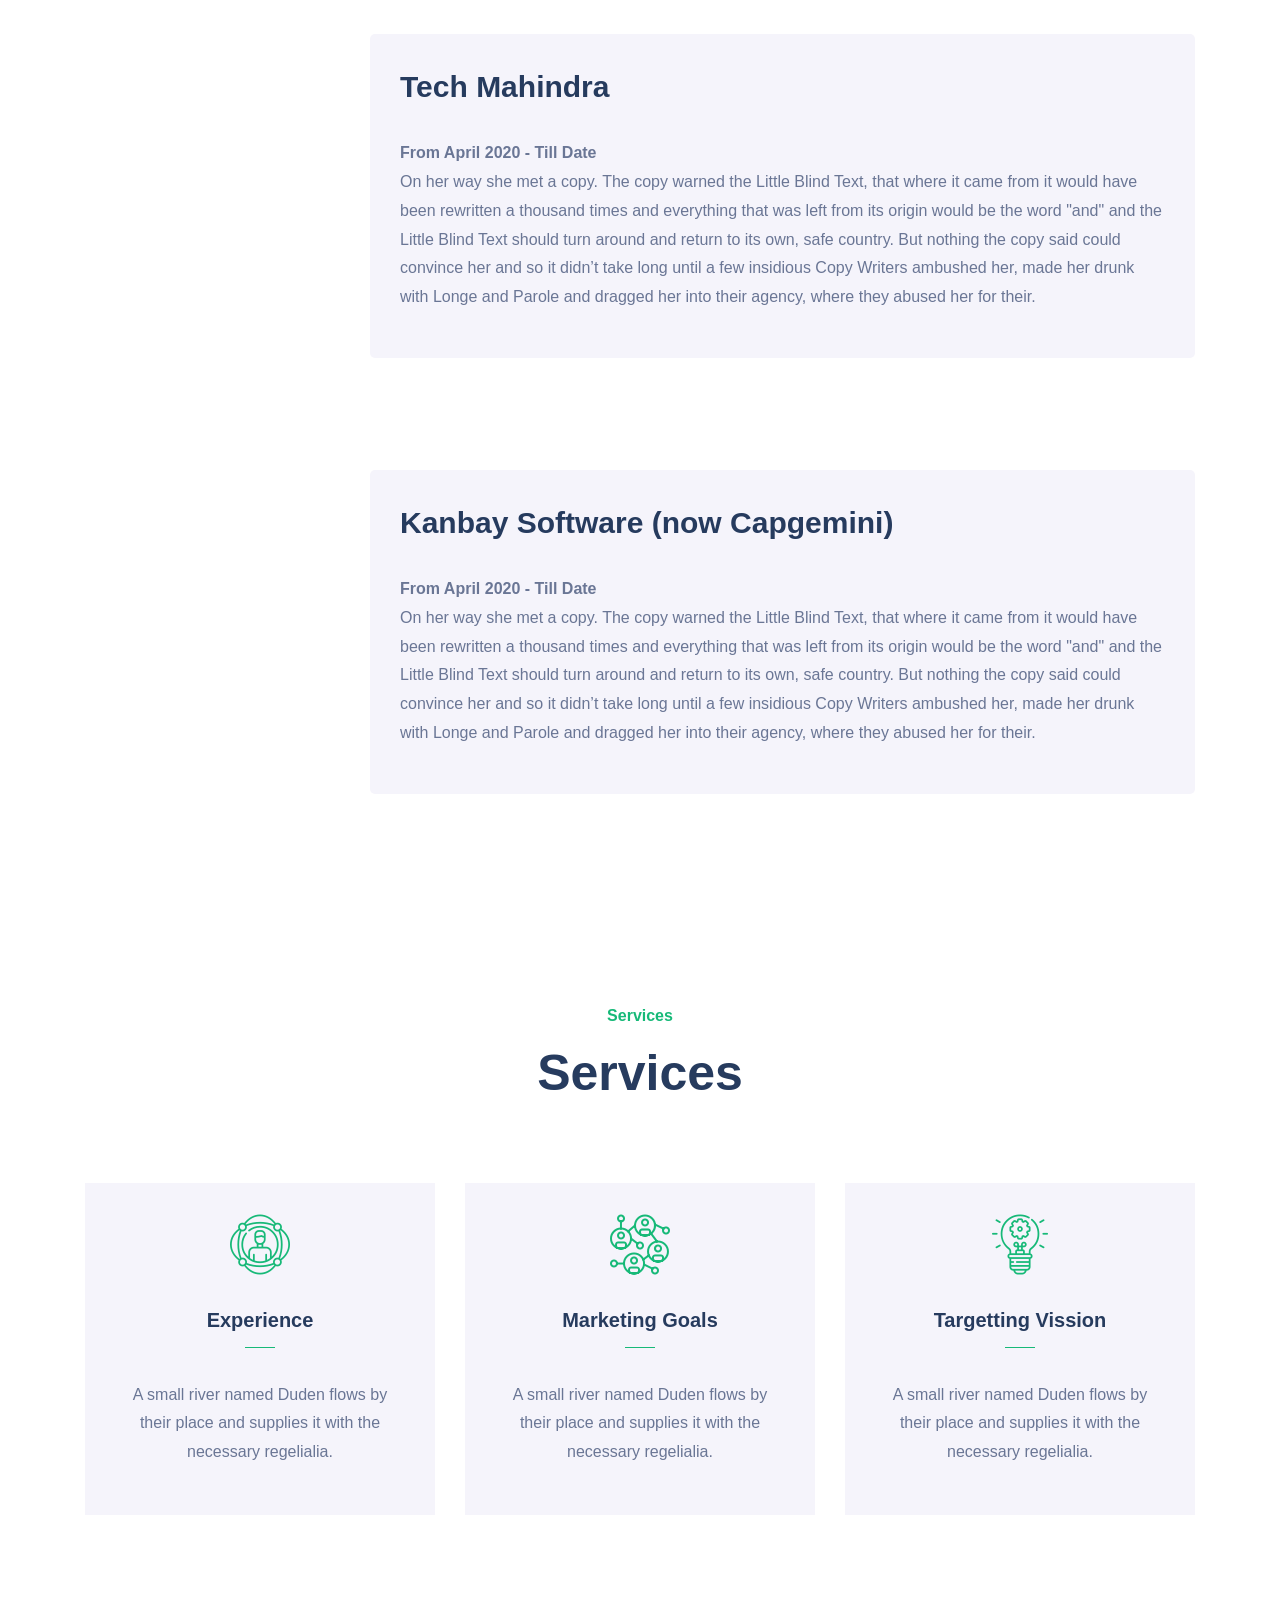
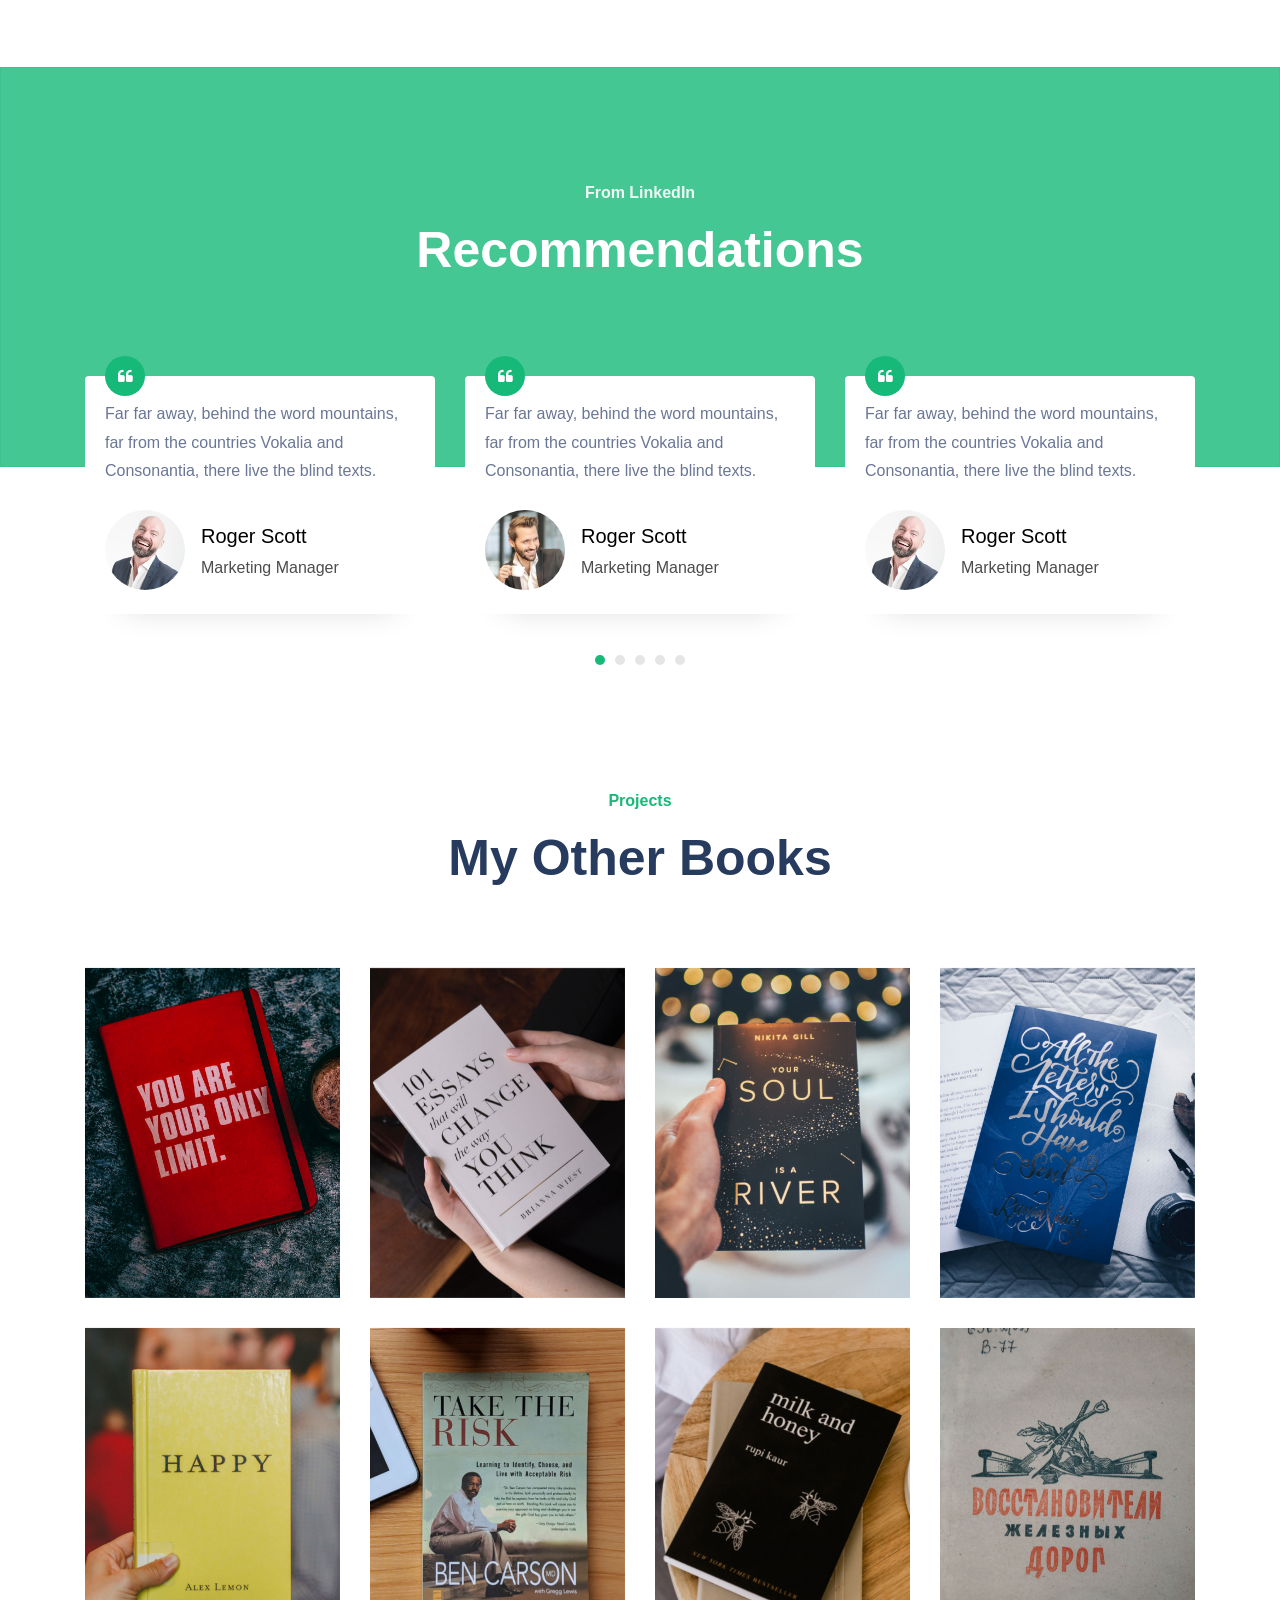
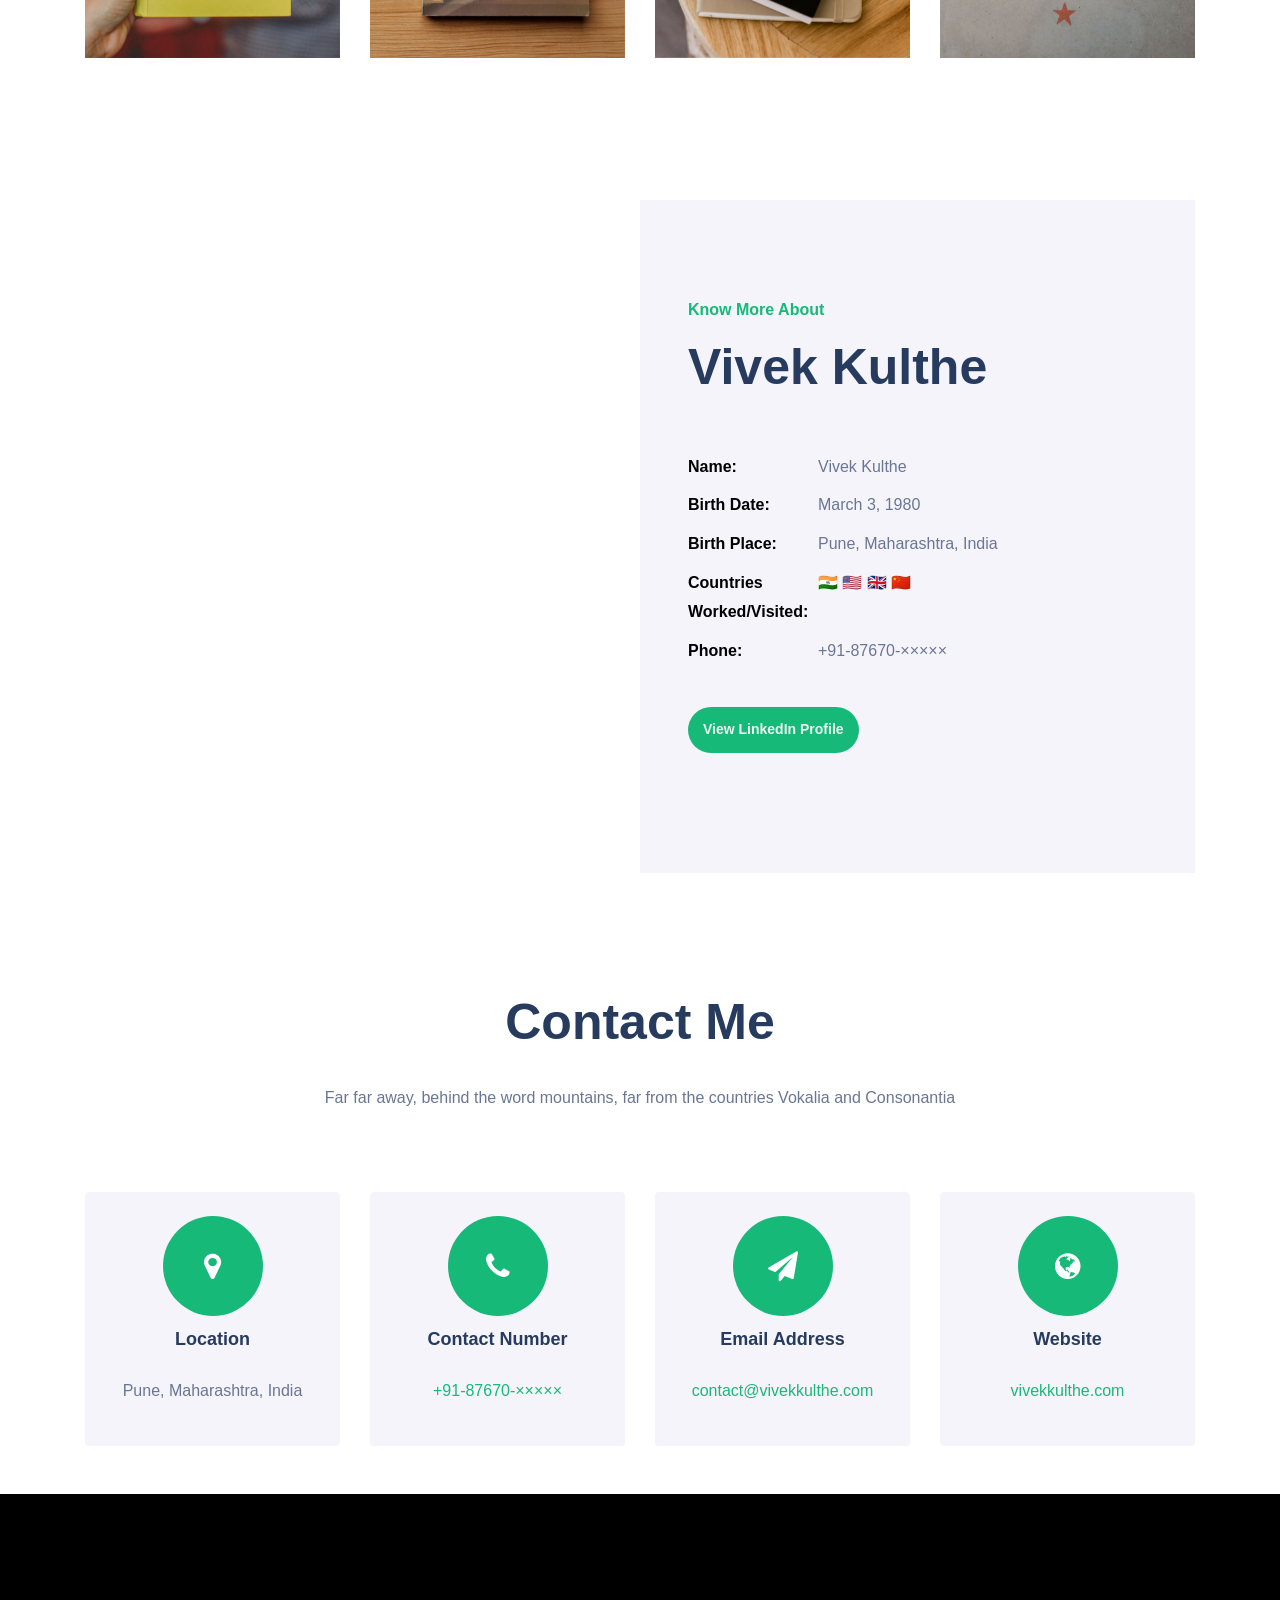
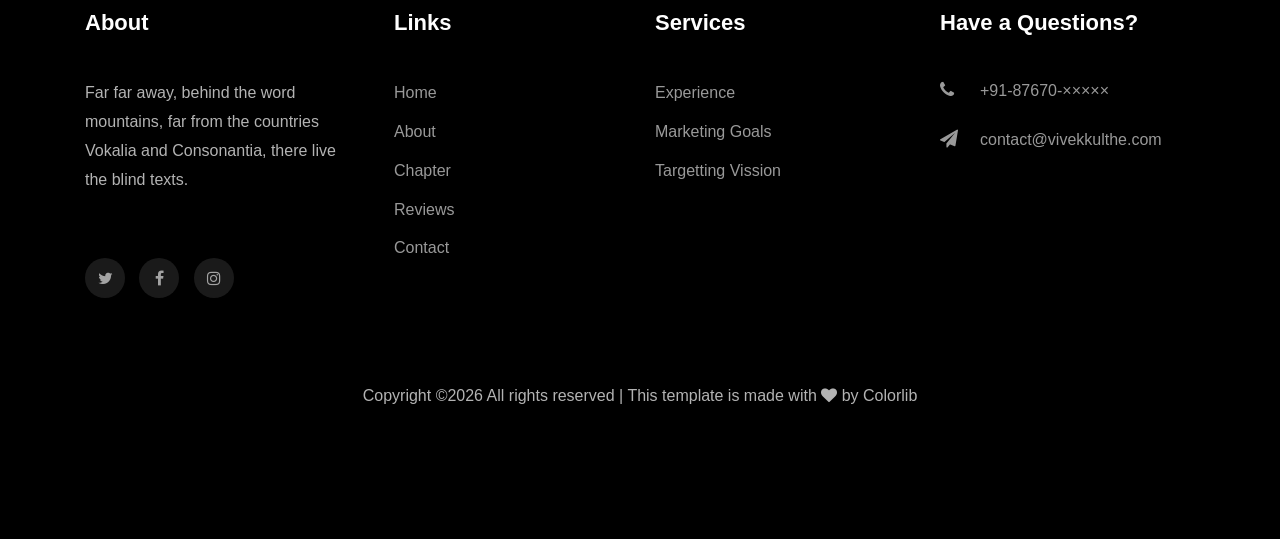
==== commit ac79dfe8: "font changes" ====
--- a/index.html
+++ b/index.html
@@ -5,9 +5,9 @@
     <meta charset="utf-8">
     <meta name="viewport" content="width=device-width, initial-scale=1, shrink-to-fit=no">
 
-    <link href="https://fonts.googleapis.com/css2?family=Open+Sans:wght@400;600;700&display=swap" rel="stylesheet">
-		<link href="https://fonts.googleapis.com/css2?family=Raleway:wght@400;500;600;700;800;900&display=swap" rel="stylesheet">
-
+    <link rel="preconnect" href="https://fonts.googleapis.com">
+    <link rel="preconnect" href="https://fonts.gstatic.com" crossorigin>
+    <link href="https://fonts.googleapis.com/css2?family=Roboto&display=swap" rel="stylesheet"> 
 		<link rel="stylesheet" href="https://stackpath.bootstrapcdn.com/font-awesome/4.7.0/css/font-awesome.min.css">
 
 
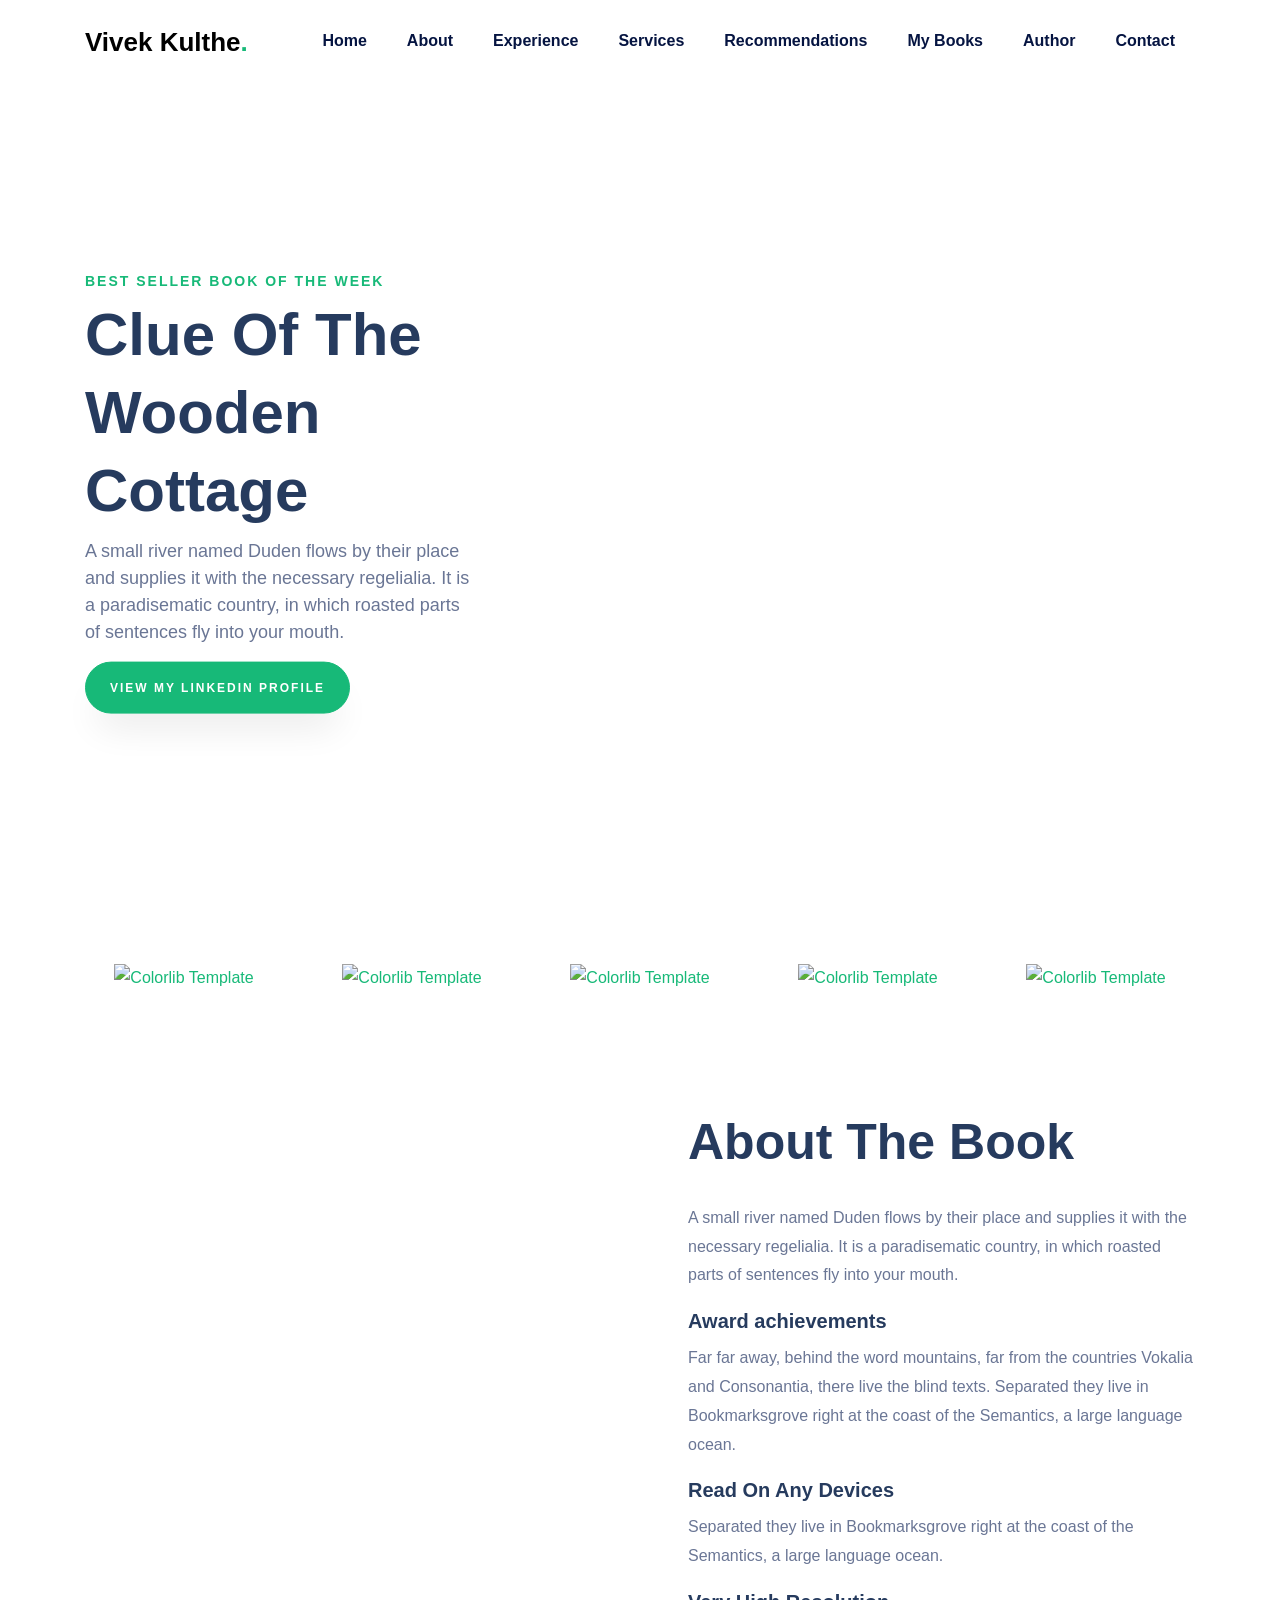
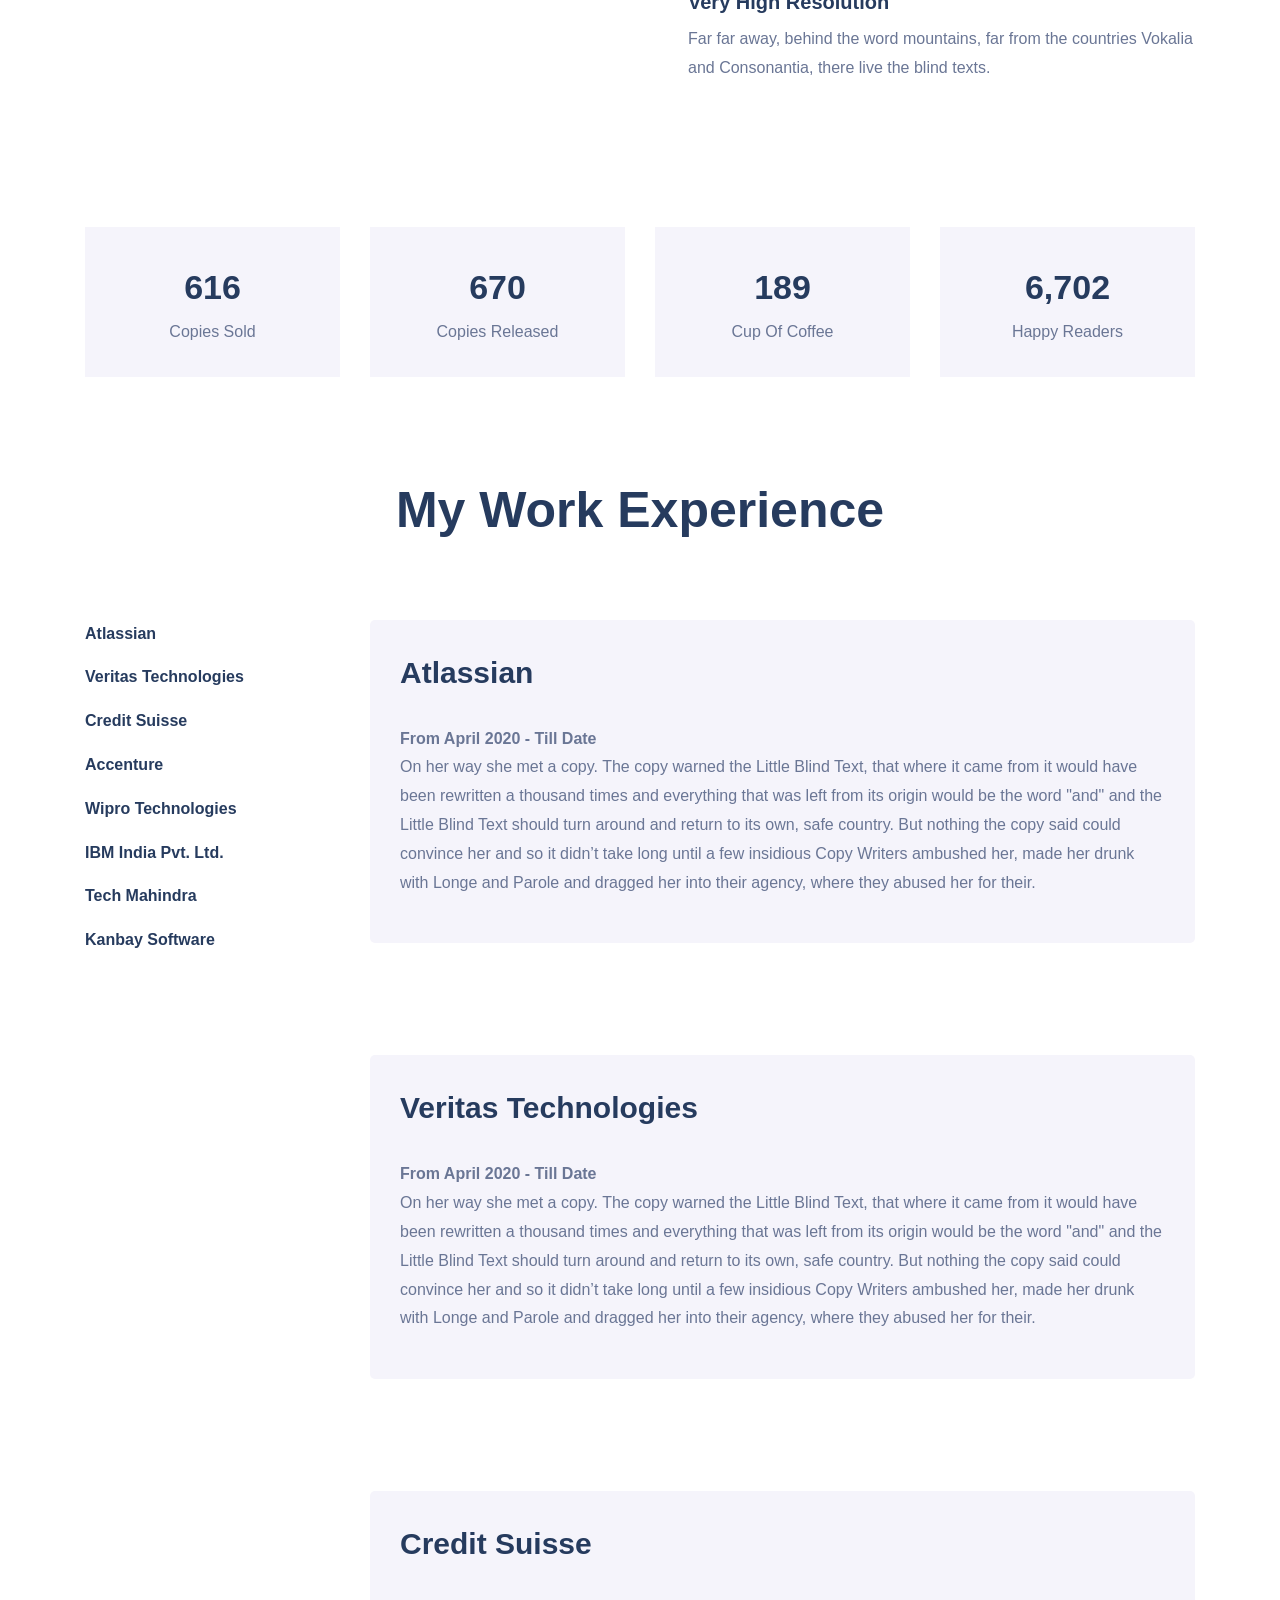
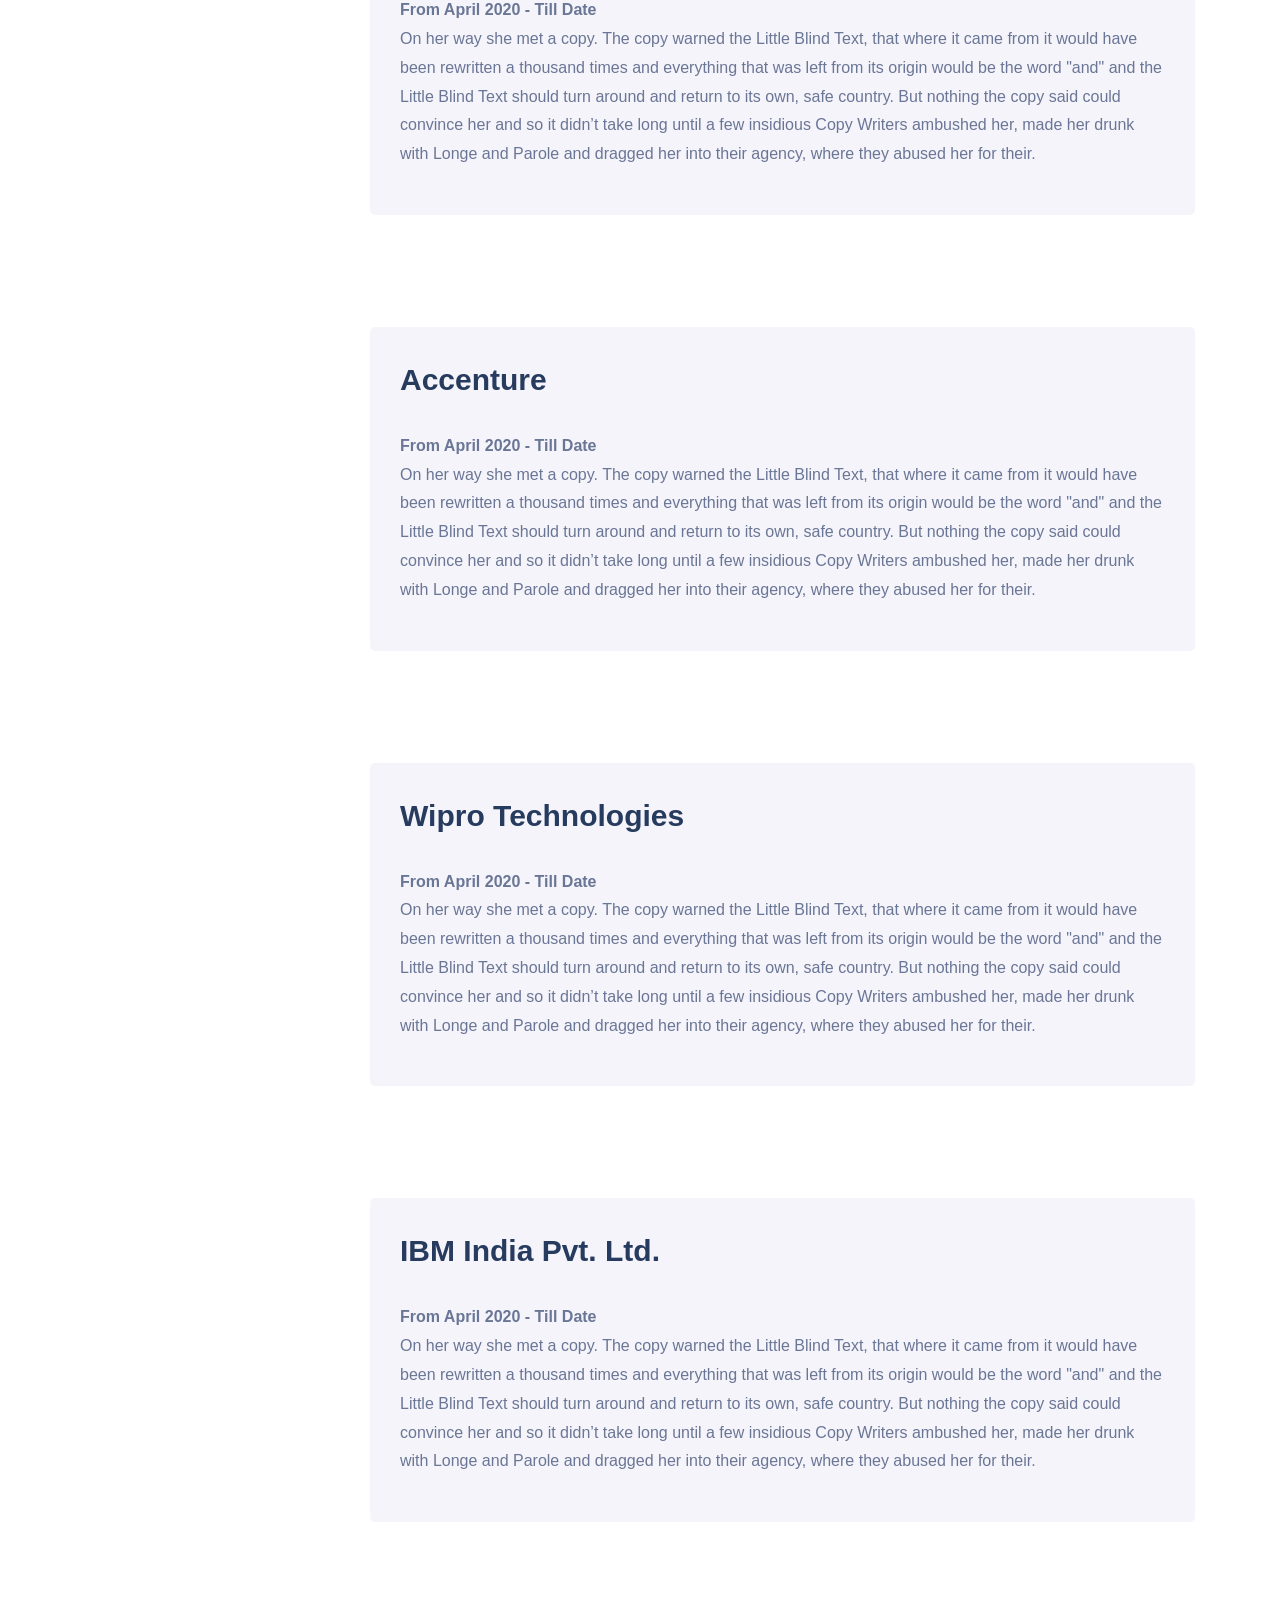
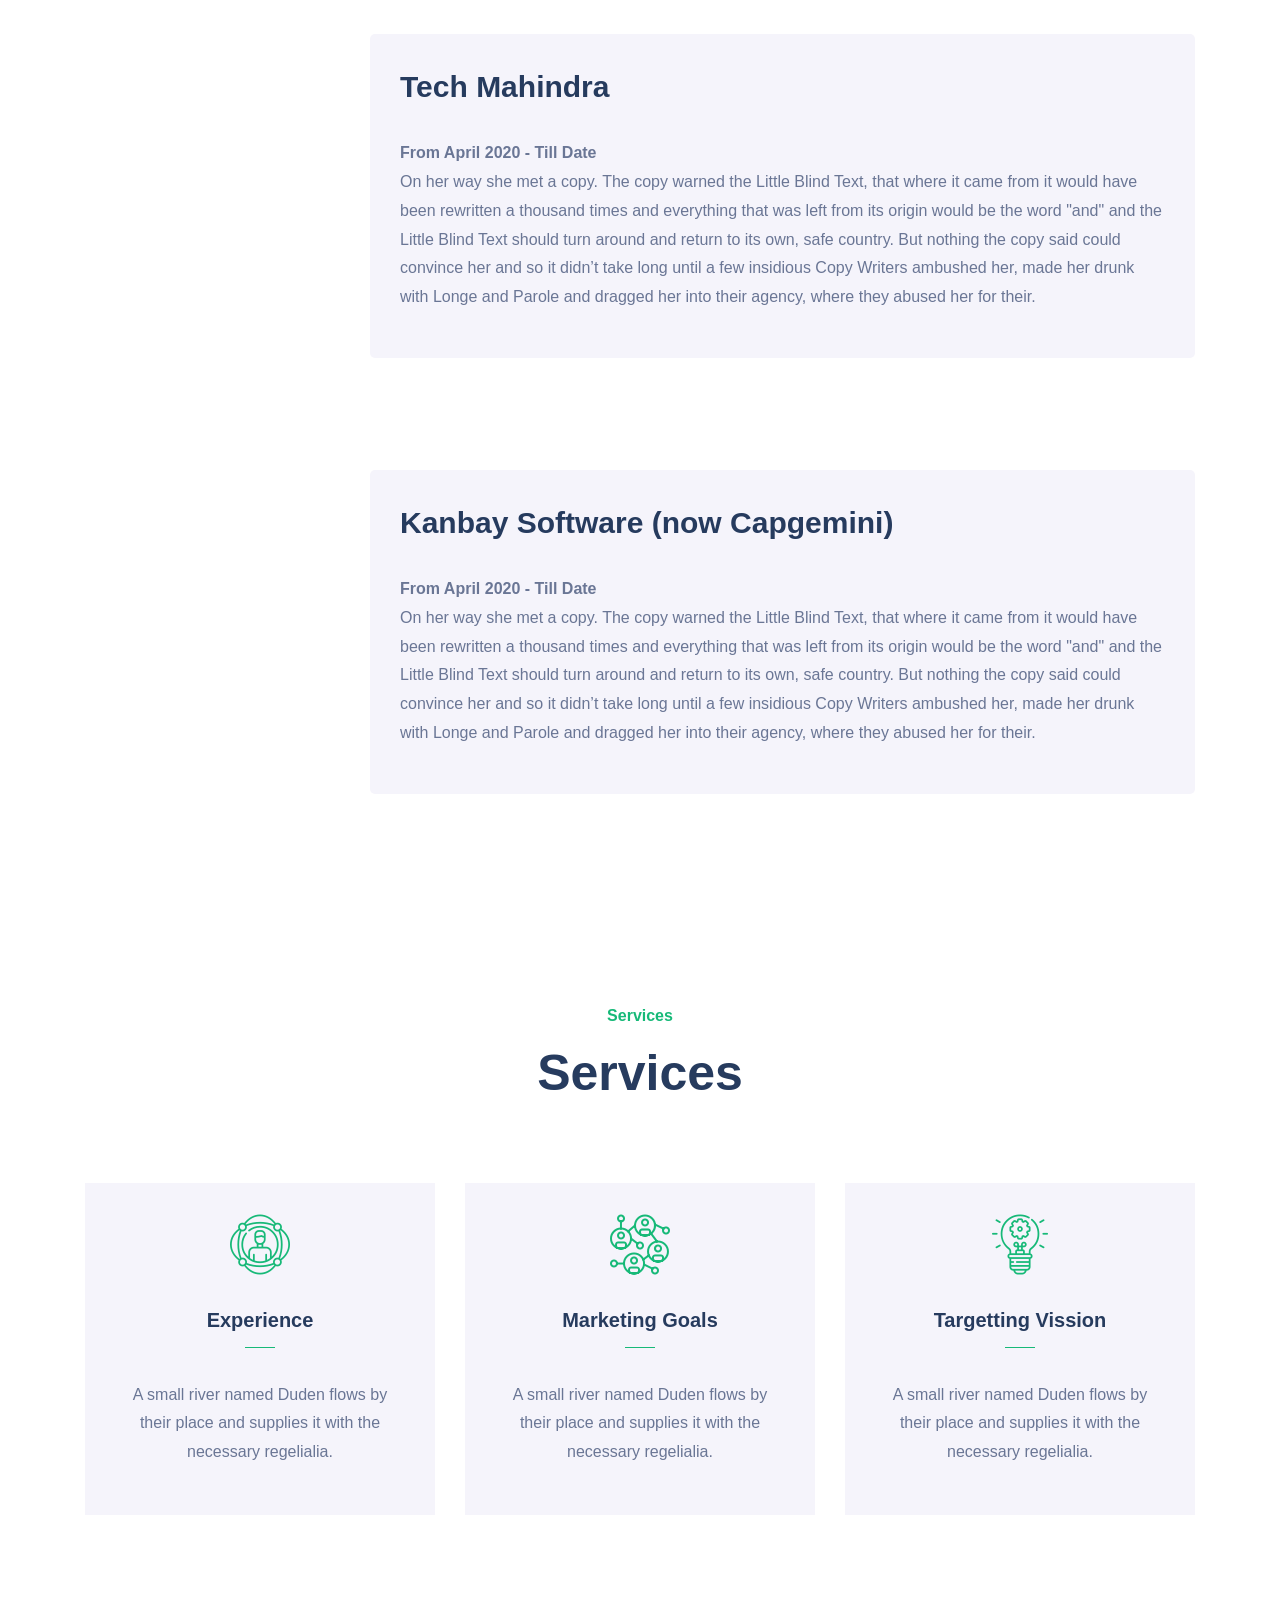
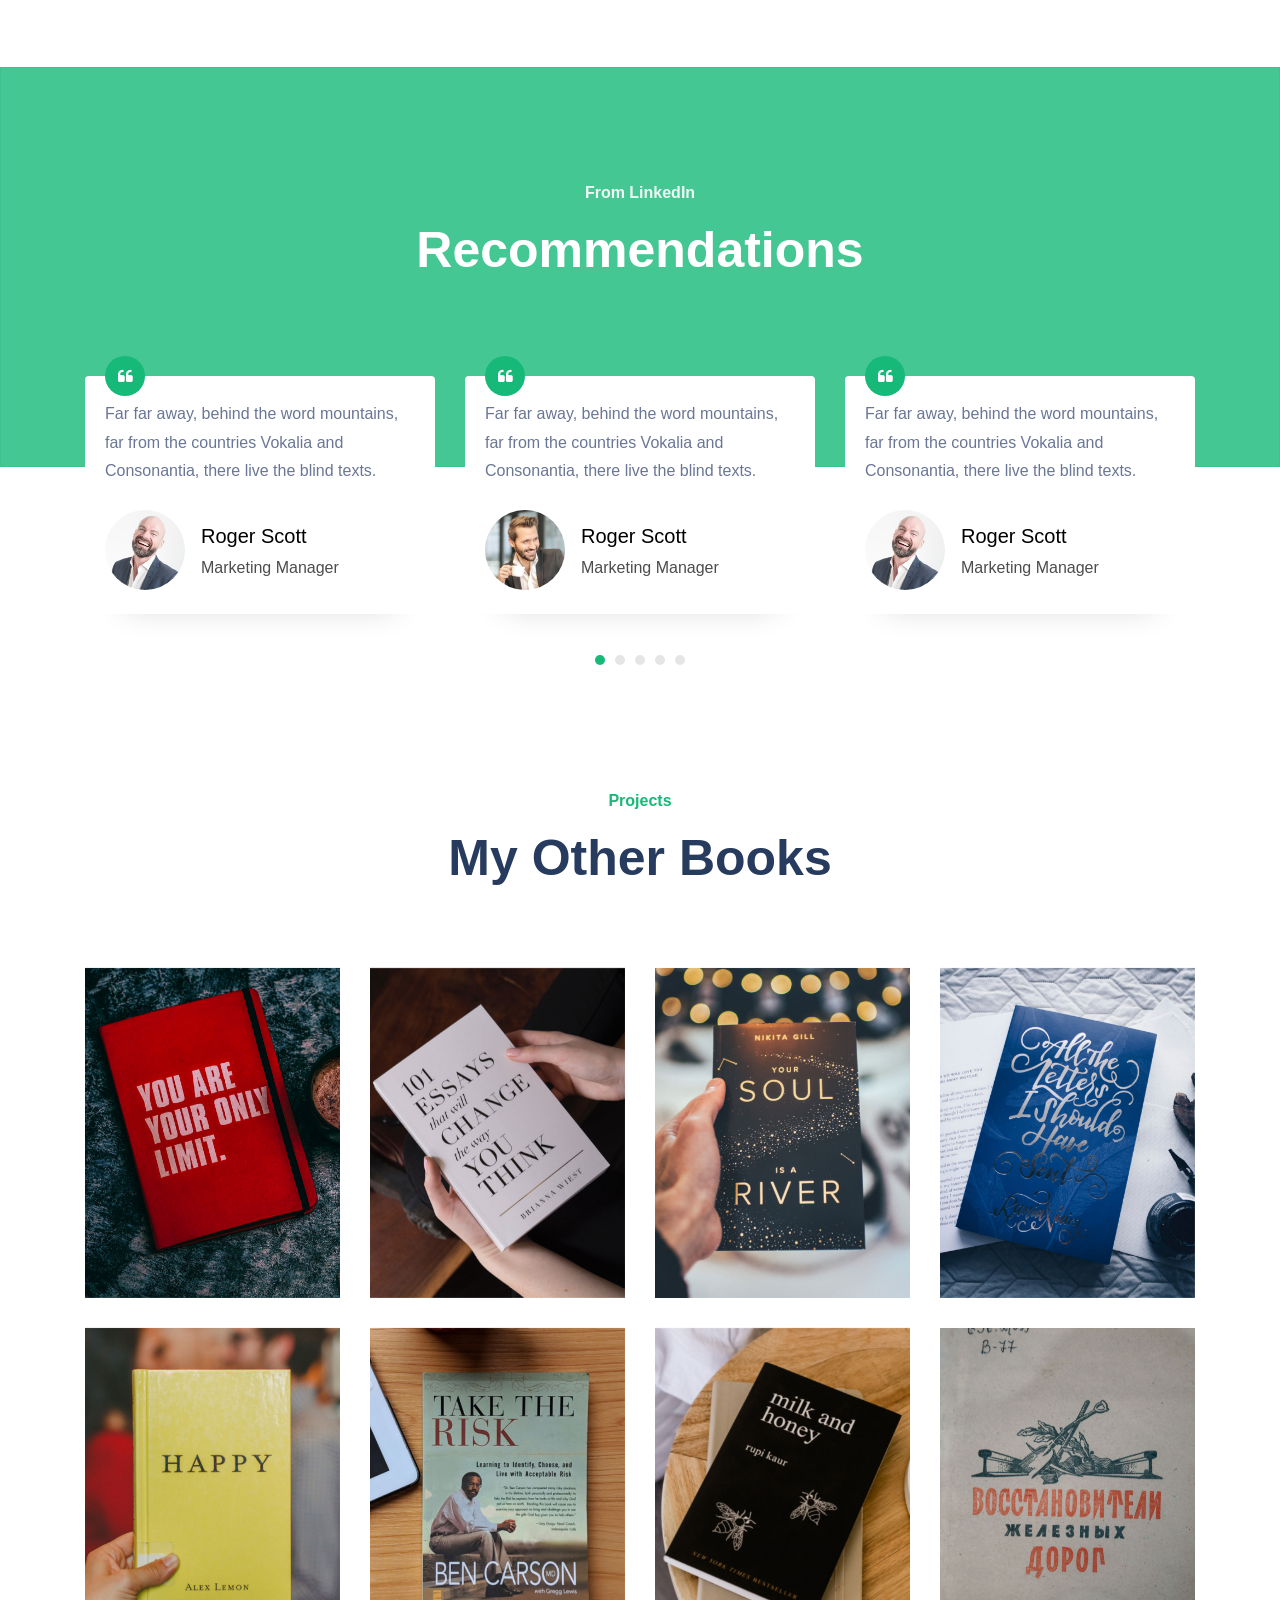
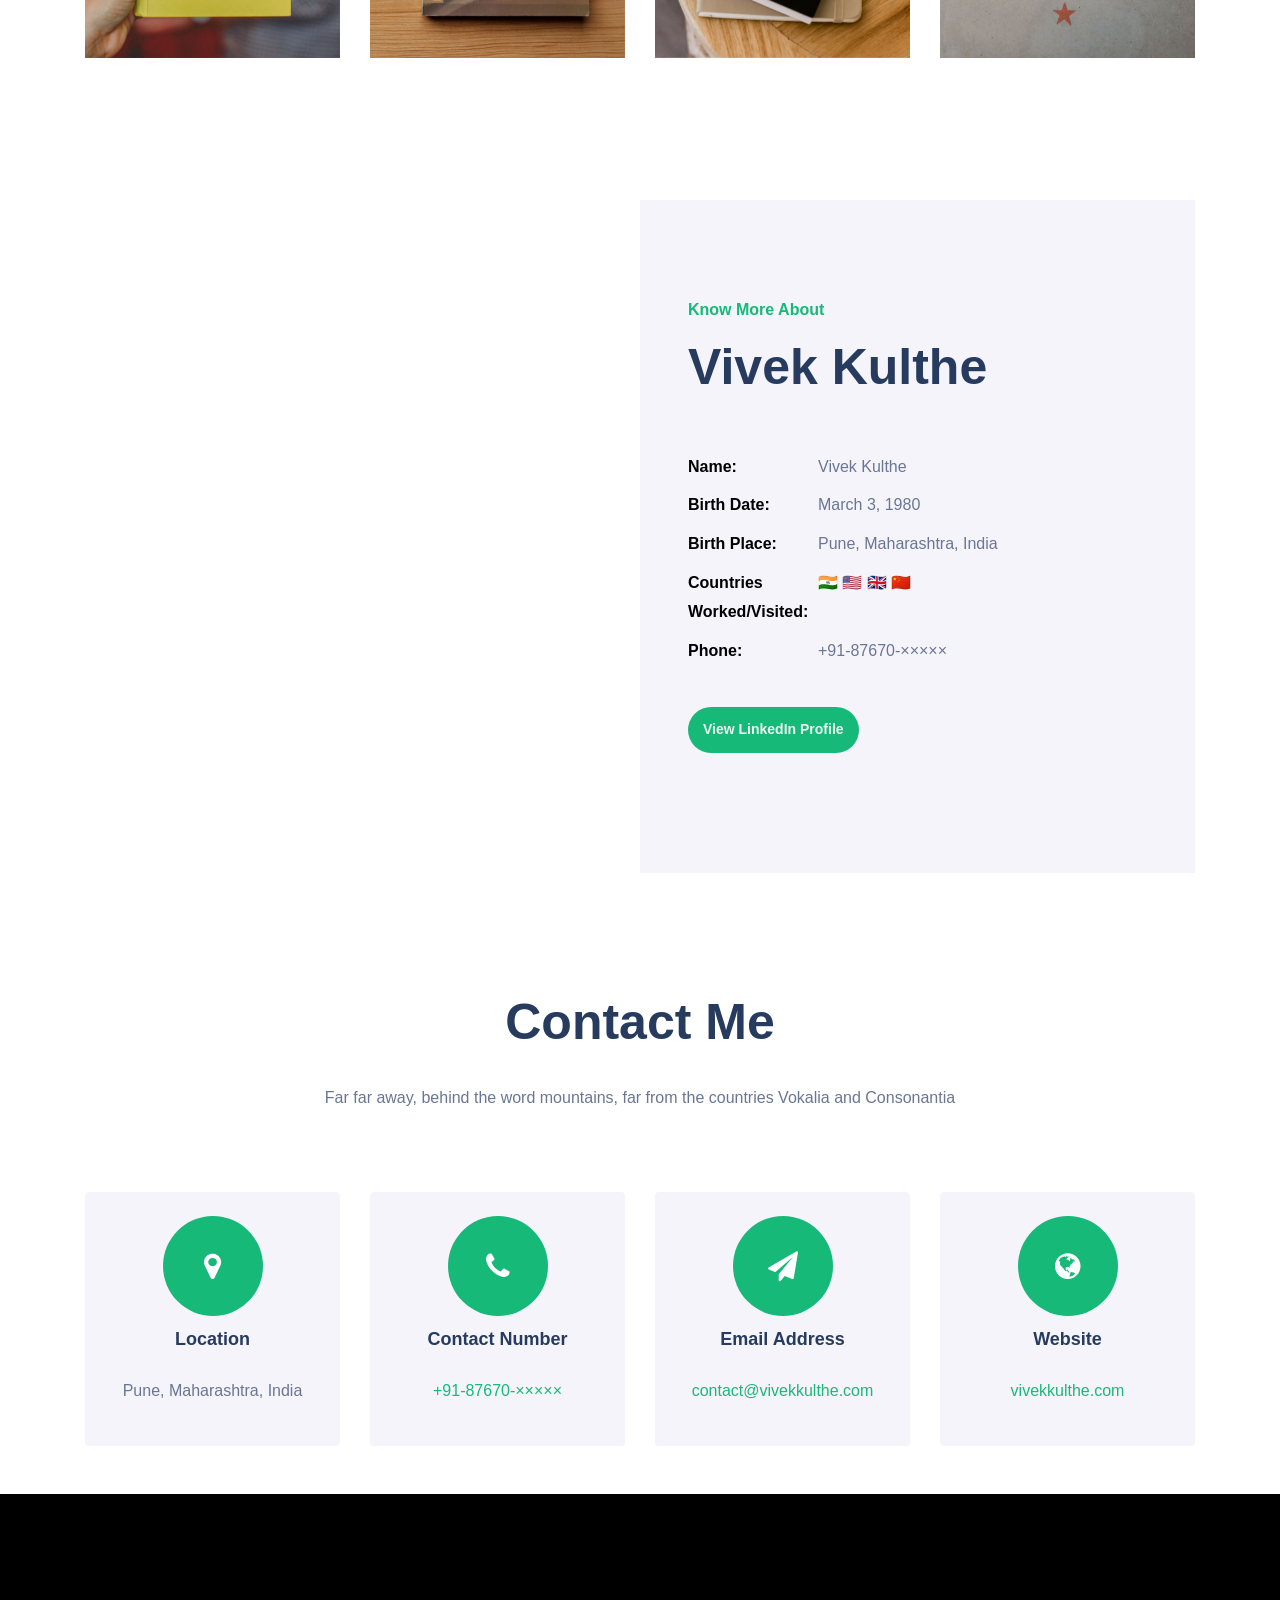
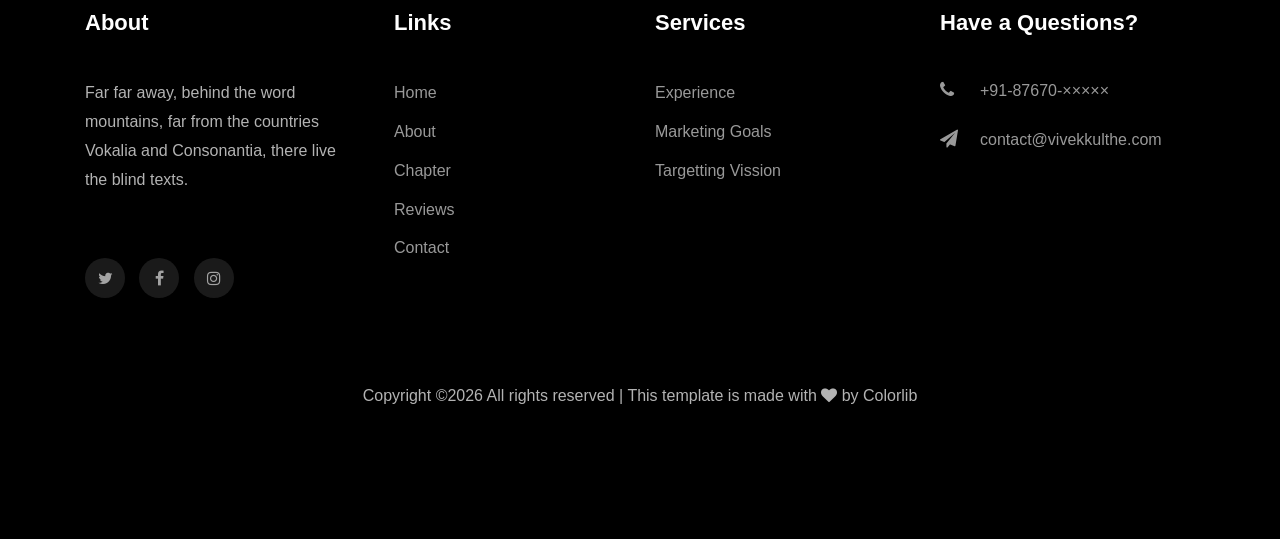
==== commit d9472568: "font changes" ====
--- a/index.html
+++ b/index.html
@@ -7,7 +7,8 @@
 
     <link rel="preconnect" href="https://fonts.googleapis.com">
     <link rel="preconnect" href="https://fonts.gstatic.com" crossorigin>
-    <link href="https://fonts.googleapis.com/css2?family=Roboto&display=swap" rel="stylesheet"> 
+    <link href="https://fonts.googleapis.com/css2?family=Roboto&display=swap" rel="stylesheet">
+    
 		<link rel="stylesheet" href="https://stackpath.bootstrapcdn.com/font-awesome/4.7.0/css/font-awesome.min.css">
 
 
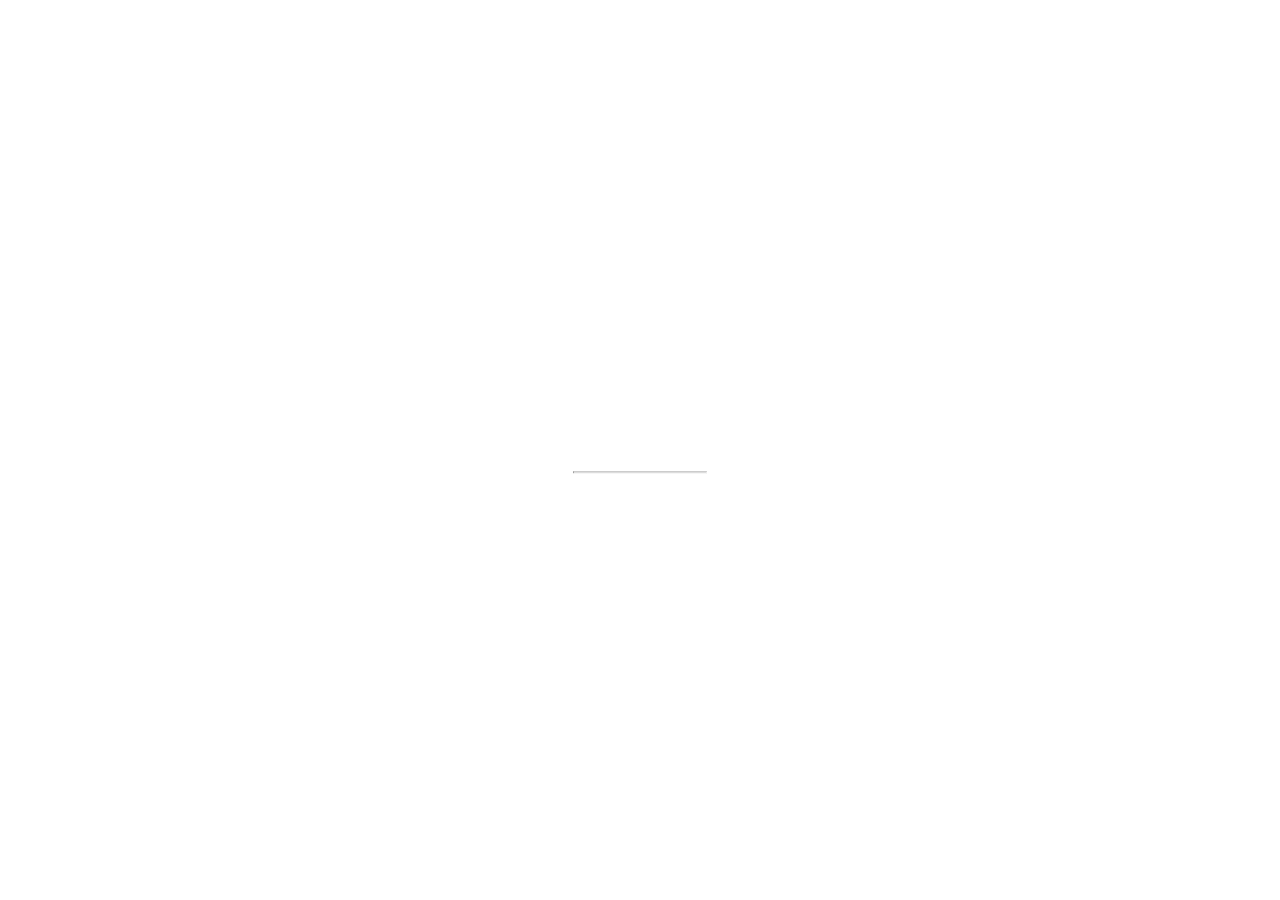
==== commit fe52848a: "temporary home to under construction page" ====
--- a/index.html
+++ b/index.html
@@ -1,635 +1,62 @@
 <!DOCTYPE html>
-<html lang="en">
-  <head>
-    <title>Vivek Kulthe - Data Engineering Leader & Blogger</title>
-    <meta charset="utf-8">
-    <meta name="viewport" content="width=device-width, initial-scale=1, shrink-to-fit=no">
+<html>
+<style>
+body, html {
+  height: 100%;
+  margin: 0;
+}
 
-    <link rel="preconnect" href="https://fonts.googleapis.com">
-    <link rel="preconnect" href="https://fonts.gstatic.com" crossorigin>
-    <link href="https://fonts.googleapis.com/css2?family=Roboto&display=swap" rel="stylesheet">
-    
-		<link rel="stylesheet" href="https://stackpath.bootstrapcdn.com/font-awesome/4.7.0/css/font-awesome.min.css">
+.bgimg {
+  background-image: url('https://coolwallpapers.me/picsup/2813041-nature-trees-forest-bridge-vintage___retro-vintage-wallpapers.jpg');
+  height: 100%;
+  background-position: center;
+  background-size: cover;
+  position: relative;
+  color: white;
+  font-family: "Courier New", Courier, monospace;
+  font-size: 25px;
+}
 
+.topleft {
+  position: absolute;
+  top: 0;
+  left: 16px;
+}
 
-    <link rel="stylesheet" href="css/animate.css">
+.bottomleft {
+  position: absolute;
+  bottom: 0;
+  left: 16px;
+}
 
-    <link rel="stylesheet" href="css/owl.carousel.min.css">
-    <link rel="stylesheet" href="css/owl.theme.default.min.css">
-    <link rel="stylesheet" href="css/magnific-popup.css">
+.middle {
+  position: absolute;
+  top: 50%;
+  left: 50%;
+  transform: translate(-50%, -50%);
+  text-align: center;
+}
 
-    <link rel="stylesheet" href="css/flaticon.css">
-    <link rel="stylesheet" href="css/style.css">
-  </head>
-  <body data-spy="scroll" data-target=".site-navbar-target" data-offset="300">
+hr {
+  margin: auto;
+  width: 40%;
+}
+</style>
+<body>
 
+<div class="bgimg">
+  <div class="topleft">
+    <p>vivekkulthe.com</p>
+  </div>
+  <div class="middle">
+    <h1>COMING SOON</h1>
+    <hr>
+    <p>35 days left</p>
+  </div>
+  <div class="bottomleft">
+    <p>till then... contact@vivekkulthe.com</p>
+  </div>
+</div>
 
-    <nav class="navbar navbar-expand-lg navbar-dark ftco_navbar ftco-navbar-light site-navbar-target" id="ftco-navbar">
-	    <div class="container">
-	      <a class="navbar-brand" href="index.html">Vivek Kulthe<span>.</span></a>
-	      <button class="navbar-toggler js-fh5co-nav-toggle fh5co-nav-toggle" type="button" data-toggle="collapse" data-target="#ftco-nav" aria-controls="ftco-nav" aria-expanded="false" aria-label="Toggle navigation">
-	        <span class="oi oi-menu"></span> Menu
-	      </button>
-
-	      <div class="collapse navbar-collapse" id="ftco-nav">
-	        <ul class="navbar-nav nav ml-auto">
-	          <li class="nav-item"><a href="#home-section" class="nav-link"><span>Home</span></a></li>
-	          <li class="nav-item"><a href="#about-section" class="nav-link"><span>About</span></a></li>
-	          <li class="nav-item"><a href="#chapter-section" class="nav-link"><span>Experience</span></a></li>
-            <li class="nav-item"><a href="#service-section" class="nav-link"><span>Services</span></a></li>
-	          <li class="nav-item"><a href="#testimonial-section" class="nav-link"><span>Recommendations</span></a></li>
-	          <li class="nav-item"><a href="#projects-section" class="nav-link"><span>My Books</span></a></li>
-	          <li class="nav-item"><a href="#author-section" class="nav-link"><span>Author</span></a></li>
-	          <li class="nav-item"><a href="#contact-section" class="nav-link"><span>Contact</span></a></li>
-	        </ul>
-	      </div>
-	    </div>
-	  </nav>
-
-	  <section class="hero-wrap js-fullheight">
-      <div class="overlay"></div>
-      <div class="container-fluid px-0">
-      	<div class="row d-md-flex no-gutters slider-text align-items-center js-fullheight justify-content-end">
-	      	<img class="one-third js-fullheight align-self-end order-md-last img-fluid" src="images/undraw_book_lover_mkck.svg" alt="">
-	        <div class="one-forth d-flex align-items-center ftco-animate js-fullheight">
-	        	<div class="text mt-5">
-	        		<span class="subheading">Best Seller Book Of The Week</span>
-		  				<h1>Clue Of The Wooden Cottage</h1>
-		  				<p>A small river named Duden flows by their place and supplies it with the necessary regelialia. It is a paradisematic country, in which roasted parts of sentences fly into your mouth.</p>
-		  				<p><a href="#" class="btn btn-primary py-3 px-4">View My LinkedIn Profile</a></p>
-	          </div>
-	        </div>
-	    	</div>
-      </div>
-    </section>
-
-    <section class="ftco-section ftco-no-pb ftco-partner">
-    	<div class="container">
-    		<div class="row">
-    			<div class="col-md-12 col-lg ftco-animate">
-    				<a href="#" class="partner d-flex justify-content-center"><img src="images/partner-1.png" class="img-fluid" alt="Colorlib Template"></a>
-    			</div>
-    			<div class="col-md-12 col-lg ftco-animate">
-    				<a href="#" class="partner d-flex justify-content-center"><img src="images/partner-2.png" class="img-fluid" alt="Colorlib Template"></a>
-    			</div>
-    			<div class="col-md-12 col-lg ftco-animate">
-    				<a href="#" class="partner d-flex justify-content-center"><img src="images/partner-3.png" class="img-fluid" alt="Colorlib Template"></a>
-    			</div>
-    			<div class="col-md-12 col-lg ftco-animate">
-    				<a href="#" class="partner d-flex justify-content-center"><img src="images/partner-4.png" class="img-fluid" alt="Colorlib Template"></a>
-    			</div>
-    			<div class="col-md-12 col-lg ftco-animate">
-    				<a href="#" class="partner d-flex justify-content-center"><img src="images/partner-5.png" class="img-fluid" alt="Colorlib Template"></a>
-    			</div>
-    		</div>
-    	</div>
-    </section>
-
-    <section class="ftco-about img ftco-section" id="about-section">
-    	<div class="container">
-    		<div class="row d-flex no-gutters">
-    			<div class="col-md-6 col-lg-6 d-flex">
-    				<div class="img-about img d-flex align-items-stretch">
-    					<div class="overlay"></div>
-	    				<div class="img d-flex align-self-stretch align-items-center" style="background-image:url(images/bg_1.jpg);">
-	    				</div>
-    				</div>
-    			</div>
-    			<div class="col-md-6 col-lg-6 pl-md-5">
-    				<div class="row justify-content-start pb-3">
-		          <div class="col-md-12 heading-section ftco-animate">
-		            <h2 class="mb-4">About The Book</h2>
-		            <p>A small river named Duden flows by their place and supplies it with the necessary regelialia. It is a paradisematic country, in which roasted parts of sentences fly into your mouth.</p>
-		            <div class="text-about">
-		            	<h4>Award achievements</h4>
-			            <p>Far far away, behind the word mountains, far from the countries Vokalia and Consonantia, there live the blind texts. Separated they live in Bookmarksgrove right at the coast of the Semantics, a large language ocean.</p>
-			            <h4>Read On Any Devices</h4>
-			            <p>Separated they live in Bookmarksgrove right at the coast of the Semantics, a large language ocean.</p>
-			            <h4>Very High Resolution</h4>
-			            <p>Far far away, behind the word mountains, far from the countries Vokalia and Consonantia, there live the blind texts.</p>
-		            </div>
-		          </div>
-		        </div>
-	        </div>
-        </div>
-    	</div>
-    </section>
-
-    <section class="ftco-section ftco-no-pt ftco-no-pb ftco-counter img" id="section-counter">
-    	<div class="container">
-				<div class="row d-md-flex align-items-center align-items-stretch">
-          <div class="col-md d-flex justify-content-center counter-wrap ftco-animate">
-            <div class="block-18 bg-light">
-              <div class="text">
-                <strong class="number" data-number="1100">0</strong>
-                <span>Copies Sold</span>
-              </div>
-            </div>
-          </div>
-          <div class="col-md d-flex justify-content-center counter-wrap ftco-animate">
-            <div class="block-18 bg-light">
-              <div class="text">
-                <strong class="number" data-number="1200">0</strong>
-                <span>Copies Released</span>
-              </div>
-            </div>
-          </div>
-          <div class="col-md d-flex justify-content-center counter-wrap ftco-animate">
-            <div class="block-18 bg-light">
-              <div class="text">
-                <strong class="number" data-number="340">0</strong>
-                <span>Cup Of Coffee</span>
-              </div>
-            </div>
-          </div>
-          <div class="col-md d-flex justify-content-center counter-wrap ftco-animate">
-            <div class="block-18 bg-light">
-              <div class="text">
-                <strong class="number" data-number="12000">0</strong>
-                <span>Happy Readers</span>
-              </div>
-            </div>
-          </div>
-        </div>
-      </div>
-    </section>
-
-    <section class="ftco-section ftco-no-pb ftco-no-pt" id="chapter-section">
-    	<div class="container">
-    		<div class="row justify-content-center py-5 mt-5">
-          <div class="col-md-12 heading-section text-center ftco-animate">
-            <h2 class="mb-4">My Work Experience</h2>
-          </div>
-        </div>
-    		<div class="row">
-    			<div class="col-md-3 mb-4">
-				    <nav id="navi">
-					    <ul>
-					      <li><a href="#page-1">Atlassian</a></li>
-					      <li><a href="#page-2">Veritas Technologies</a></li>
-					      <li><a href="#page-3">Credit Suisse</a></li>
-					      <li><a href="#page-4">Accenture</a></li>
-					      <li><a href="#page-5">Wipro Technologies</a></li>
-					      <li><a href="#page-6">IBM India Pvt. Ltd.</a></li>
-					      <li><a href="#page-7">Tech Mahindra</a></li>
-					      <li><a href="#page-8">Kanbay Software</a></li>
-					    </ul>
-					  </nav>
-					</div>
-					<div class="col-md-9">
-					  <div id="page-1" class= "page bg-light one">
-					  	<h2 class="heading">Atlassian</h2>
-              <b>From April 2020 - Till Date</b>
-					  	<p>On her way she met a copy. The copy warned the Little Blind Text, that where it came from it would have been rewritten a thousand times and everything that was left from its origin would be the word "and" and the Little Blind Text should turn around and return to its own, safe country. But nothing the copy said could convince her and so it didn’t take long until a few insidious Copy Writers ambushed her, made her drunk with Longe and Parole and dragged her into their agency, where they abused her for their.</p>
-					  </div>
-					  <div id="page-2" class= "page bg-light two">
-              <h2 class="heading">Veritas Technologies</h2>
-              <b>From April 2020 - Till Date</b>
-					  	<p>On her way she met a copy. The copy warned the Little Blind Text, that where it came from it would have been rewritten a thousand times and everything that was left from its origin would be the word "and" and the Little Blind Text should turn around and return to its own, safe country. But nothing the copy said could convince her and so it didn’t take long until a few insidious Copy Writers ambushed her, made her drunk with Longe and Parole and dragged her into their agency, where they abused her for their.</p>
-					  </div>
-					  <div id="page-3" class= "page bg-light three">
-              <h2 class="heading">Credit Suisse</h2>
-              <b>From April 2020 - Till Date</b>
-					  	<p>On her way she met a copy. The copy warned the Little Blind Text, that where it came from it would have been rewritten a thousand times and everything that was left from its origin would be the word "and" and the Little Blind Text should turn around and return to its own, safe country. But nothing the copy said could convince her and so it didn’t take long until a few insidious Copy Writers ambushed her, made her drunk with Longe and Parole and dragged her into their agency, where they abused her for their.</p>
-					  </div>
-					  <div id="page-4" class= "page bg-light four">
-              <h2 class="heading">Accenture</h2>
-              <b>From April 2020 - Till Date</b>
-					    <p>On her way she met a copy. The copy warned the Little Blind Text, that where it came from it would have been rewritten a thousand times and everything that was left from its origin would be the word "and" and the Little Blind Text should turn around and return to its own, safe country. But nothing the copy said could convince her and so it didn’t take long until a few insidious Copy Writers ambushed her, made her drunk with Longe and Parole and dragged her into their agency, where they abused her for their.</p>
-					  </div>
-					  <div id="page-5" class= "page bg-light five">
-              <h2 class="heading">Wipro Technologies</h2>
-              <b>From April 2020 - Till Date</b>
-					    <p>On her way she met a copy. The copy warned the Little Blind Text, that where it came from it would have been rewritten a thousand times and everything that was left from its origin would be the word "and" and the Little Blind Text should turn around and return to its own, safe country. But nothing the copy said could convince her and so it didn’t take long until a few insidious Copy Writers ambushed her, made her drunk with Longe and Parole and dragged her into their agency, where they abused her for their.</p>
-					  </div>
-					  <div id="page-6" class= "page bg-light six">
-              <h2 class="heading">IBM India Pvt. Ltd.</h2>
-              <b>From April 2020 - Till Date</b>
-					    <p>On her way she met a copy. The copy warned the Little Blind Text, that where it came from it would have been rewritten a thousand times and everything that was left from its origin would be the word "and" and the Little Blind Text should turn around and return to its own, safe country. But nothing the copy said could convince her and so it didn’t take long until a few insidious Copy Writers ambushed her, made her drunk with Longe and Parole and dragged her into their agency, where they abused her for their.</p>
-					  </div>
-					  <div id="page-7" class= "page bg-light seven">
-              <h2 class="heading">Tech Mahindra</h2>
-              <b>From April 2020 - Till Date</b>
-					    <p>On her way she met a copy. The copy warned the Little Blind Text, that where it came from it would have been rewritten a thousand times and everything that was left from its origin would be the word "and" and the Little Blind Text should turn around and return to its own, safe country. But nothing the copy said could convince her and so it didn’t take long until a few insidious Copy Writers ambushed her, made her drunk with Longe and Parole and dragged her into their agency, where they abused her for their.</p>
-					  </div>
-					  <div id="page-8" class= "page bg-light eight">
-              <h2 class="heading">Kanbay Software (now Capgemini)</h2>
-              <b>From April 2020 - Till Date</b>
-					    <p>On her way she met a copy. The copy warned the Little Blind Text, that where it came from it would have been rewritten a thousand times and everything that was left from its origin would be the word "and" and the Little Blind Text should turn around and return to its own, safe country. But nothing the copy said could convince her and so it didn’t take long until a few insidious Copy Writers ambushed her, made her drunk with Longe and Parole and dragged her into their agency, where they abused her for their.</p>
-					  </div>
-					</div>
-			  </div>
-    	</div>
-    </section>
-
-    <section class="ftco-section ftco-no-pt" id="service-section">
-    	<div class="container">
-    		<div class="row justify-content-center py-5 mt-5">
-          <div class="col-md-5 heading-section text-center ftco-animate">
-          	<span class="subheading">Services</span>
-            <h2 class="mb-4">Services</h2>
-          </div>
-        </div>
-    		<div class="row">
-					<div class="col-md-4 text-center d-flex ftco-animate">
-						<div class="services-1 bg-light">
-							<span class="icon">
-								<i class="flaticon-user-experience"></i>
-							</span>
-							<div class="desc">
-								<h3 class="mb-5">Experience</h3>
-								<p>A small river named Duden flows by their place and supplies it with the necessary regelialia.</p>
-							</div>
-						</div>
-					</div>
-					<div class="col-md-4 text-center d-flex ftco-animate">
-						<div class="services-1 bg-light">
-							<span class="icon">
-								<i class="flaticon-network"></i>
-							</span>
-							<div class="desc">
-								<h3 class="mb-5">Marketing Goals</h3>
-								<p>A small river named Duden flows by their place and supplies it with the necessary regelialia.</p>
-							</div>
-						</div>
-					</div>
-					<div class="col-md-4 text-center d-flex ftco-animate">
-						<div class="services-1 bg-light">
-							<span class="icon">
-								<i class="flaticon-innovation"></i>
-							</span>
-							<div class="desc">
-								<h3 class="mb-5">Targetting Vission</h3>
-								<p>A small river named Duden flows by their place and supplies it with the necessary regelialia.</p>
-							</div>
-						</div>
-					</div>
-				</div>
-    	</div>
-    </section>
-
-    <section class="ftco-section testimony-section ftco-no-pb" id="testimonial-section">
-    	<div class="img img-bg border" style="background-image: url(images/bg_4.jpg);"></div>
-    	<div class="overlay"></div>
-      <div class="container">
-        <div class="row justify-content-center mb-5">
-          <div class="col-md-12 text-center heading-section heading-section-white ftco-animate">
-          	<span class="subheading">From LinkedIn</span>
-            <h2 class="mb-3">Recommendations</h2>
-          </div>
-        </div>
-        <div class="row ftco-animate">
-          <div class="col-md-12">
-            <div class="carousel-testimony owl-carousel ftco-owl">
-              <div class="item">
-                <div class="testimony-wrap py-4">
-                	<div class="icon d-flex align-items-center justify-content-center"><span class="fa fa-quote-left"></div>
-                  <div class="text">
-                    <p class="mb-4">Far far away, behind the word mountains, far from the countries Vokalia and Consonantia, there live the blind texts.</p>
-                    <div class="d-flex align-items-center">
-                    	<div class="user-img" style="background-image: url(images/person_1.jpg)"></div>
-                    	<div class="pl-3">
-		                    <p class="name">Roger Scott</p>
-		                    <span class="position">Marketing Manager</span>
-		                  </div>
-	                  </div>
-                  </div>
-                </div>
-              </div>
-              <div class="item">
-                <div class="testimony-wrap py-4">
-                	<div class="icon d-flex align-items-center justify-content-center"><span class="fa fa-quote-left"></div>
-                  <div class="text">
-                    <p class="mb-4">Far far away, behind the word mountains, far from the countries Vokalia and Consonantia, there live the blind texts.</p>
-                    <div class="d-flex align-items-center">
-                    	<div class="user-img" style="background-image: url(images/person_2.jpg)"></div>
-                    	<div class="pl-3">
-		                    <p class="name">Roger Scott</p>
-		                    <span class="position">Marketing Manager</span>
-		                  </div>
-	                  </div>
-                  </div>
-                </div>
-              </div>
-              <div class="item">
-                <div class="testimony-wrap py-4">
-                	<div class="icon d-flex align-items-center justify-content-center"><span class="fa fa-quote-left"></div>
-                  <div class="text">
-                    <p class="mb-4">Far far away, behind the word mountains, far from the countries Vokalia and Consonantia, there live the blind texts.</p>
-                    <div class="d-flex align-items-center">
-                    	<div class="user-img" style="background-image: url(images/person_3.jpg)"></div>
-                    	<div class="pl-3">
-		                    <p class="name">Roger Scott</p>
-		                    <span class="position">Marketing Manager</span>
-		                  </div>
-	                  </div>
-                  </div>
-                </div>
-              </div>
-              <div class="item">
-                <div class="testimony-wrap py-4">
-                	<div class="icon d-flex align-items-center justify-content-center"><span class="fa fa-quote-left"></div>
-                  <div class="text">
-                    <p class="mb-4">Far far away, behind the word mountains, far from the countries Vokalia and Consonantia, there live the blind texts.</p>
-                    <div class="d-flex align-items-center">
-                    	<div class="user-img" style="background-image: url(images/person_1.jpg)"></div>
-                    	<div class="pl-3">
-		                    <p class="name">Roger Scott</p>
-		                    <span class="position">Marketing Manager</span>
-		                  </div>
-	                  </div>
-                  </div>
-                </div>
-              </div>
-              <div class="item">
-                <div class="testimony-wrap py-4">
-                	<div class="icon d-flex align-items-center justify-content-center"><span class="fa fa-quote-left"></div>
-                  <div class="text">
-                    <p class="mb-4">Far far away, behind the word mountains, far from the countries Vokalia and Consonantia, there live the blind texts.</p>
-                    <div class="d-flex align-items-center">
-                    	<div class="user-img" style="background-image: url(images/person_2.jpg)"></div>
-                    	<div class="pl-3">
-		                    <p class="name">Roger Scott</p>
-		                    <span class="position">Marketing Manager</span>
-		                  </div>
-	                  </div>
-                  </div>
-                </div>
-              </div>
-            </div>
-          </div>
-        </div>
-      </div>
-    </section>
-
-
-    <section class="ftco-section ftco-project" id="projects-section">
-    	<div class="container">
-    		<div class="row no-gutters justify-content-center pb-5">
-          <div class="col-md-12 heading-section text-center ftco-animate">
-          	<span class="subheading">Projects</span>
-            <h2 class="mb-4">My Other Books</h2>
-          </div>
-        </div>
-    		<div class="row">
-    			<div class="col-md-3">
-    				<div class="project img ftco-animate d-flex justify-content-center align-items-end" style="background-image: url(images/book-1.jpg);">
-    					<div class="overlay"></div>
-	    				<div class="text p-4">
-	    					<h3><a href="#">You Are Your Ony Limit</a></h3>
-	    					<span>Romance</span>
-	    				</div>
-    				</div>
-  				</div>
-  				<div class="col-md-3">
-    				<div class="project img ftco-animate d-flex justify-content-center align-items-end" style="background-image: url(images/book-2.jpg);">
-    					<div class="overlay"></div>
-	    				<div class="text p-4">
-	    					<h3><a href="#">You Are Your Ony Limit</a></h3>
-	    					<span>Romance</span>
-	    				</div>
-    				</div>
-  				</div>
-
-    			<div class="col-md-3">
-    				<div class="project img ftco-animate d-flex justify-content-center align-items-end" style="background-image: url(images/book-3.jpg);">
-    					<div class="overlay"></div>
-	    				<div class="text p-4">
-	    					<h3><a href="#">You Are Your Ony Limit</a></h3>
-	    					<span>Romance</span>
-	    				</div>
-    				</div>
-    			</div>
-    			<div class="col-md-3">
-    				<div class="project img ftco-animate d-flex justify-content-center align-items-end" style="background-image: url(images/book-4.jpg);">
-    					<div class="overlay"></div>
-	    				<div class="text p-4">
-	    					<h3><a href="#">You Are Your Ony Limit</a></h3>
-	    					<span>Romance</span>
-	    				</div>
-    				</div>
-    			</div>
-    			<div class="col-md-3">
-    				<div class="project img ftco-animate d-flex justify-content-center align-items-end" style="background-image: url(images/book-5.jpg);">
-    					<div class="overlay"></div>
-	    				<div class="text p-4">
-	    					<h3><a href="#">You Are Your Ony Limit</a></h3>
-	    					<span>Romance</span>
-	    				</div>
-    				</div>
-    			</div>
-    			<div class="col-md-3">
-    				<div class="project img ftco-animate d-flex justify-content-center align-items-end" style="background-image: url(images/book-7.jpg);">
-    					<div class="overlay"></div>
-	    				<div class="text p-4">
-	    					<h3><a href="#">You Are Your Ony Limit</a></h3>
-	    					<span>Romance</span>
-	    				</div>
-    				</div>
-    			</div>
-    			<div class="col-md-3">
-    				<div class="project img ftco-animate d-flex justify-content-center align-items-end" style="background-image: url(images/book-6.jpg);">
-    					<div class="overlay"></div>
-	    				<div class="text p-4">
-	    					<h3><a href="#">You Are Your Ony Limit</a></h3>
-	    					<span>Romance</span>
-	    				</div>
-    				</div>
-    			</div>
-    			<div class="col-md-3">
-    				<div class="project img ftco-animate d-flex justify-content-center align-items-end" style="background-image: url(images/book-8.jpg);">
-    					<div class="overlay"></div>
-	    				<div class="text p-4">
-	    					<h3><a href="#">You Are Your Ony Limit</a></h3>
-	    					<span>Romance</span>
-	    				</div>
-    				</div>
-    			</div>
-    		</div>
-    	</div>
-    </section>
-
-		<section class="ftco-about img ftco-section ftco-no-pt ftco-no-pb" id="author-section">
-    	<div class="container">
-    		<div class="row d-flex no-gutters">
-    			<div class="col-md-6 col-lg-6 d-flex">
-    				<div class="img-about img d-flex align-items-stretch">
-    					<div class="overlay"></div>
-	    				<div class="img d-flex align-self-stretch align-items-center" style="background-image:url(images/about.jpg);">
-	    				</div>
-    				</div>
-    			</div>
-    			<div class="col-md-6 col-lg-6 d-flex">
-    				<div class="py-md-5 w-100 bg-light px-md-5">
-    					<div class="py-md-5">
-		    				<div class="row justify-content-start pb-3">
-				          <div class="col-md-12 heading-section ftco-animate">
-				          	<span class="subheading">Know More About</span>
-				            <h2 class="mb-4">Vivek Kulthe</h2>
-				            <ul class="about-info mt-4 px-md-0 px-2">
-				            	<li class="d-flex"><span>Name:</span> <span>Vivek Kulthe</span></li>
-				            	<li class="d-flex"><span>Birth Date:</span> <span>March 3, 1980</span></li>
-				            	<li class="d-flex"><span>Birth Place:</span> <span>Pune, Maharashtra, India</span></li>
-				            	<li class="d-flex"><span>Countries Worked/Visited:</span> <span>🇮🇳 🇺🇸 🇬🇧 🇨🇳 </span></li>
-				            	<li class="d-flex"><span>Phone: </span> <span>+91-87670-×××××</span></li>
-				            </ul>
-				          </div>
-				        </div>
-			          <div class="counter-wrap ftco-animate d-flex mt-md-3">
-		              <div class="text">
-		              	<p class="mb-4 btn-custom">
-			                <span>View LinkedIn Profile</span>
-		                </p>
-		              </div>
-			          </div>
-			        </div>
-		        </div>
-	        </div>
-        </div>
-    	</div>
-    </section>
-
-    <section class="ftco-section contact-section ftco-no-pb" id="contact-section">
-      <div class="container">
-      	<div class="row justify-content-center mb-5 pb-3">
-          <div class="col-md-7 heading-section text-center ftco-animate">
-            <h2 class="mb-4">Contact Me</h2>
-            <p>Far far away, behind the word mountains, far from the countries Vokalia and Consonantia</p>
-          </div>
-        </div>
-
-        <div class="row d-flex contact-info mb-5">
-          <div class="col-md-6 col-lg-3 d-flex ftco-animate">
-          	<div class="align-self-stretch box text-center p-4 bg-light">
-          		<div class="icon d-flex align-items-center justify-content-center">
-          			<span class="fa fa-map-marker"></span>
-          		</div>
-          		<div>
-	          		<h3 class="mb-4">Location</h3>
-		            <p>Pune, Maharashtra, India</p>
-		          </div>
-	          </div>
-          </div>
-          <div class="col-md-6 col-lg-3 d-flex ftco-animate">
-          	<div class="align-self-stretch box text-center p-4 bg-light">
-          		<div class="icon d-flex align-items-center justify-content-center">
-          			<span class="fa fa-phone"></span>
-          		</div>
-          		<div>
-	          		<h3 class="mb-4">Contact Number</h3>
-		            <p><a href="tel://1234567920">+91-87670-×××××</a></p>
-	            </div>
-	          </div>
-          </div>
-          <div class="col-md-6 col-lg-3 d-flex ftco-animate">
-          	<div class="align-self-stretch box text-center p-4 bg-light">
-          		<div class="icon d-flex align-items-center justify-content-center">
-          			<span class="fa fa-paper-plane"></span>
-          		</div>
-          		<div>
-	          		<h3 class="mb-4">Email Address</h3>
-		            <p><a href="mailto:contact@vivekkulthe.com">contact@vivekkulthe.com</a></p>
-		          </div>
-	          </div>
-          </div>
-          <div class="col-md-6 col-lg-3 d-flex ftco-animate">
-          	<div class="align-self-stretch box text-center p-4 bg-light">
-          		<div class="icon d-flex align-items-center justify-content-center">
-          			<span class="fa fa-globe"></span>
-          		</div>
-          		<div>
-	          		<h3 class="mb-4">Website</h3>
-		            <p><a href="#">vivekkulthe.com</a></p>
-	            </div>
-	          </div>
-          </div>
-        </div>
-
-
-      </div>
-    </section>
-
-
-    <footer class="ftco-footer ftco-section">
-      <div class="container">
-        <div class="row mb-5">
-          <div class="col-md">
-            <div class="ftco-footer-widget mb-4">
-              <h2 class="ftco-heading-2">About</h2>
-              <p>Far far away, behind the word mountains, far from the countries Vokalia and Consonantia, there live the blind texts.</p>
-              <ul class="ftco-footer-social list-unstyled float-md-left float-lft mt-5">
-                <li class="ftco-animate"><a href="#"><span class="fa fa-twitter"></span></a></li>
-	              <li class="ftco-animate"><a href="#"><span class="fa fa-facebook"></span></a></li>
-	              <li class="ftco-animate"><a href="#"><span class="fa fa-instagram"></span></a></li>
-              </ul>
-            </div>
-          </div>
-          <div class="col-md">
-            <div class="ftco-footer-widget mb-4 ml-md-4">
-              <h2 class="ftco-heading-2">Links</h2>
-              <ul class="list-unstyled">
-                <li><a href="#"></span>Home</a></li>
-                <li><a href="#"></span>About</a></li>
-                <li><a href="#"></span>Chapter</a></li>
-                <li><a href="#"></span>Reviews</a></li>
-                <li><a href="#"></span>Contact</a></li>
-              </ul>
-            </div>
-          </div>
-          <div class="col-md">
-             <div class="ftco-footer-widget mb-4">
-              <h2 class="ftco-heading-2">Services</h2>
-              <ul class="list-unstyled">
-                <li><a href="#"></span>Experience</a></li>
-                <li><a href="#"></span>Marketing Goals</a></li>
-                <li><a href="#"></span>Targetting Vission</a></li>
-              </ul>
-            </div>
-          </div>
-          <div class="col-md">
-            <div class="ftco-footer-widget mb-4">
-            	<h2 class="ftco-heading-2">Have a Questions?</h2>
-            	<div class="block-23 mb-3">
-	              <ul>
-	                <li><a href="#"><span class="icon fa fa-phone"></span><span class="text">+91-87670-×××××</span></a></li>
-	                <li><a href="#"><span class="icon fa fa-paper-plane"></span><span class="text">contact@vivekkulthe.com</span></a></li>
-	              </ul>
-	            </div>
-            </div>
-          </div>
-        </div>
-        <div class="row">
-          <div class="col-md-12 text-center">
-
-            <p><!-- Link back to Colorlib can't be removed. Template is licensed under CC BY 3.0. -->
-  Copyright &copy;<script>document.write(new Date().getFullYear());</script> All rights reserved | This template is made with <i class="fa fa-heart" aria-hidden="true"></i> by <a href="https://colorlib.com" target="_blank">Colorlib</a>
-  <!-- Link back to Colorlib can't be removed. Template is licensed under CC BY 3.0. --></p>
-          </div>
-        </div>
-      </div>
-    </footer>
-
-
-
-  <!-- loader -->
-  <div id="ftco-loader" class="show fullscreen"><svg class="circular" width="48px" height="48px"><circle class="path-bg" cx="24" cy="24" r="22" fill="none" stroke-width="4" stroke="#eeeeee"/><circle class="path" cx="24" cy="24" r="22" fill="none" stroke-width="4" stroke-miterlimit="10" stroke="#F96D00"/></svg></div>
-
-
-  <script src="js/jquery.min.js"></script>
-  <script src="js/jquery-migrate-3.0.1.min.js"></script>
-  <script src="js/popper.min.js"></script>
-  <script src="js/bootstrap.min.js"></script>
-  <script src="js/jquery.easing.1.3.js"></script>
-  <script src="js/jquery.waypoints.min.js"></script>
-  <script src="js/jquery.stellar.min.js"></script>
-  <script src="js/owl.carousel.min.js"></script>
-  <script src="js/jquery.magnific-popup.min.js"></script>
-  <script src="js/jquery.animateNumber.min.js"></script>
-  <script src="js/scrollax.min.js"></script>
-  <script src="https://maps.googleapis.com/maps/api/js?key=AIzaSyBVWaKrjvy3MaE7SQ74_uJiULgl1JY0H2s&sensor=false"></script>
-  <script src="js/google-map.js"></script>
-
-  <script src="js/main.js"></script>
-
-  </body>
+</body>
 </html>
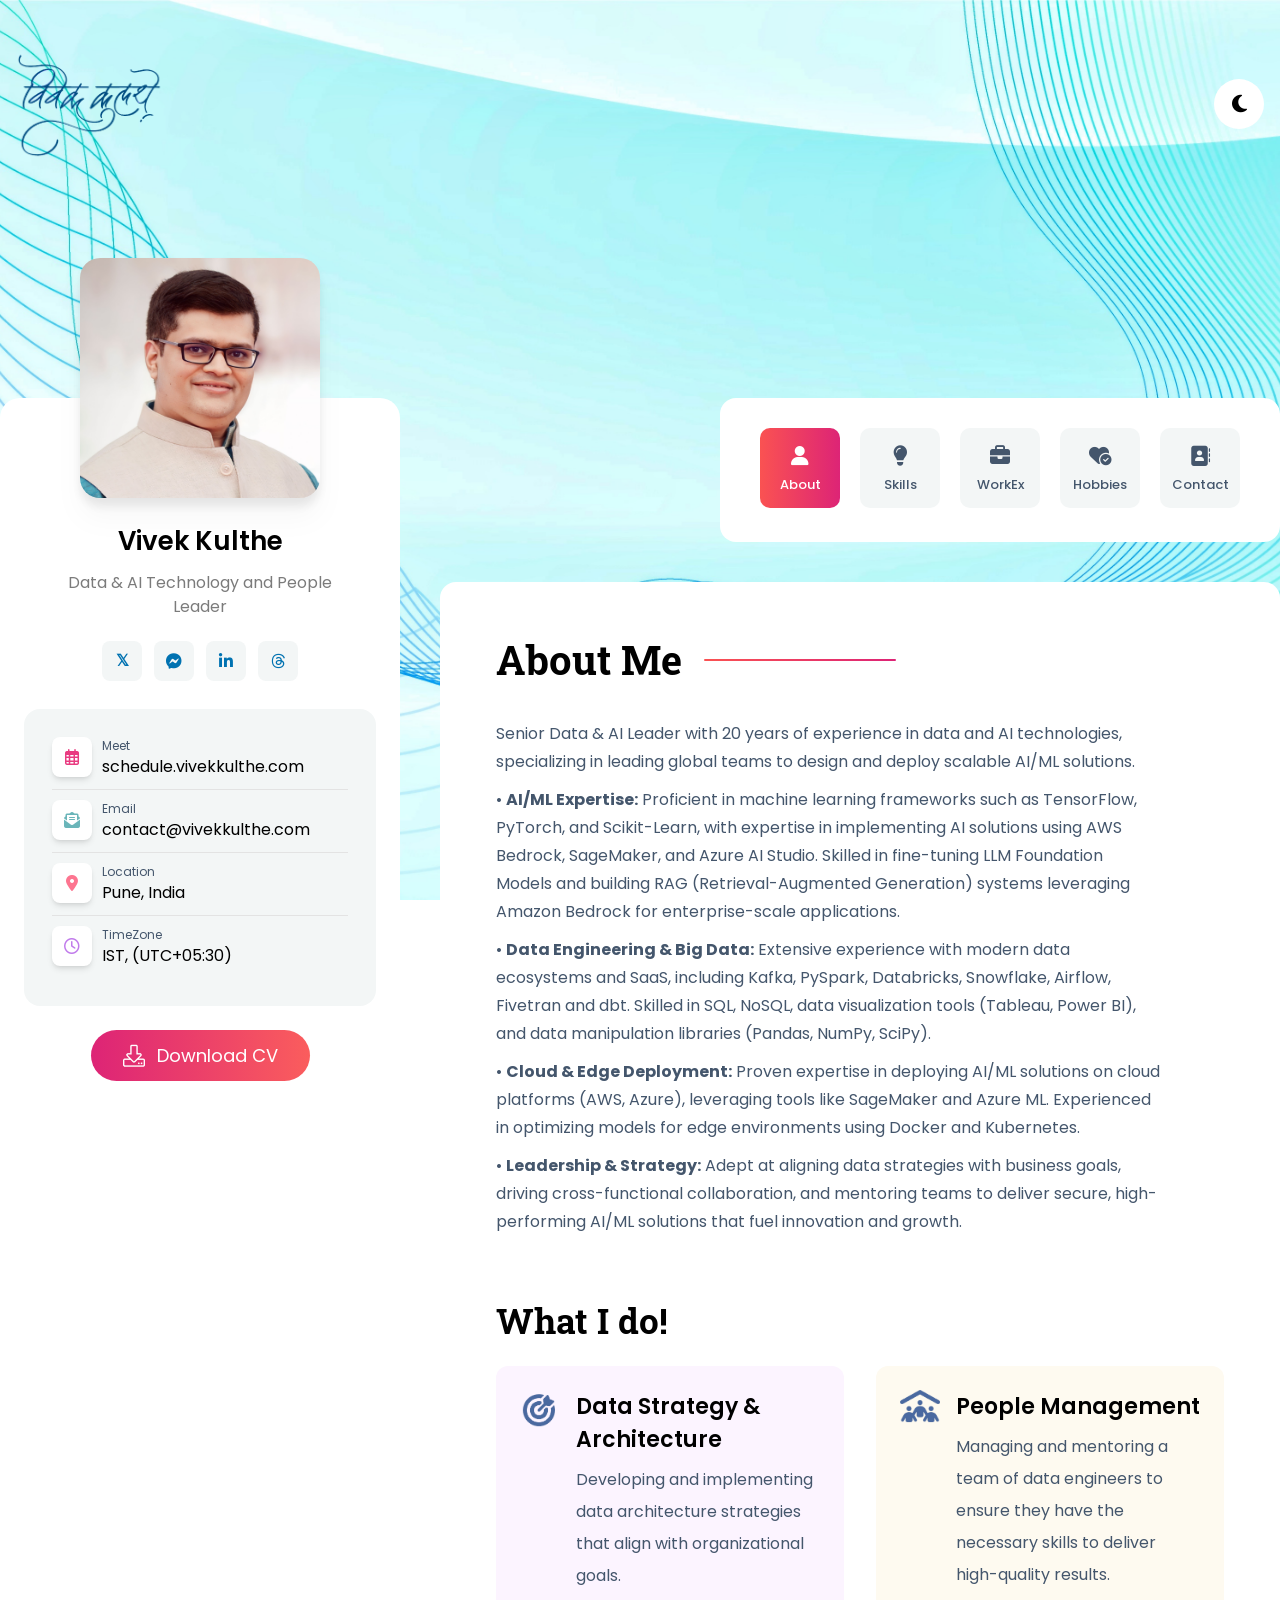
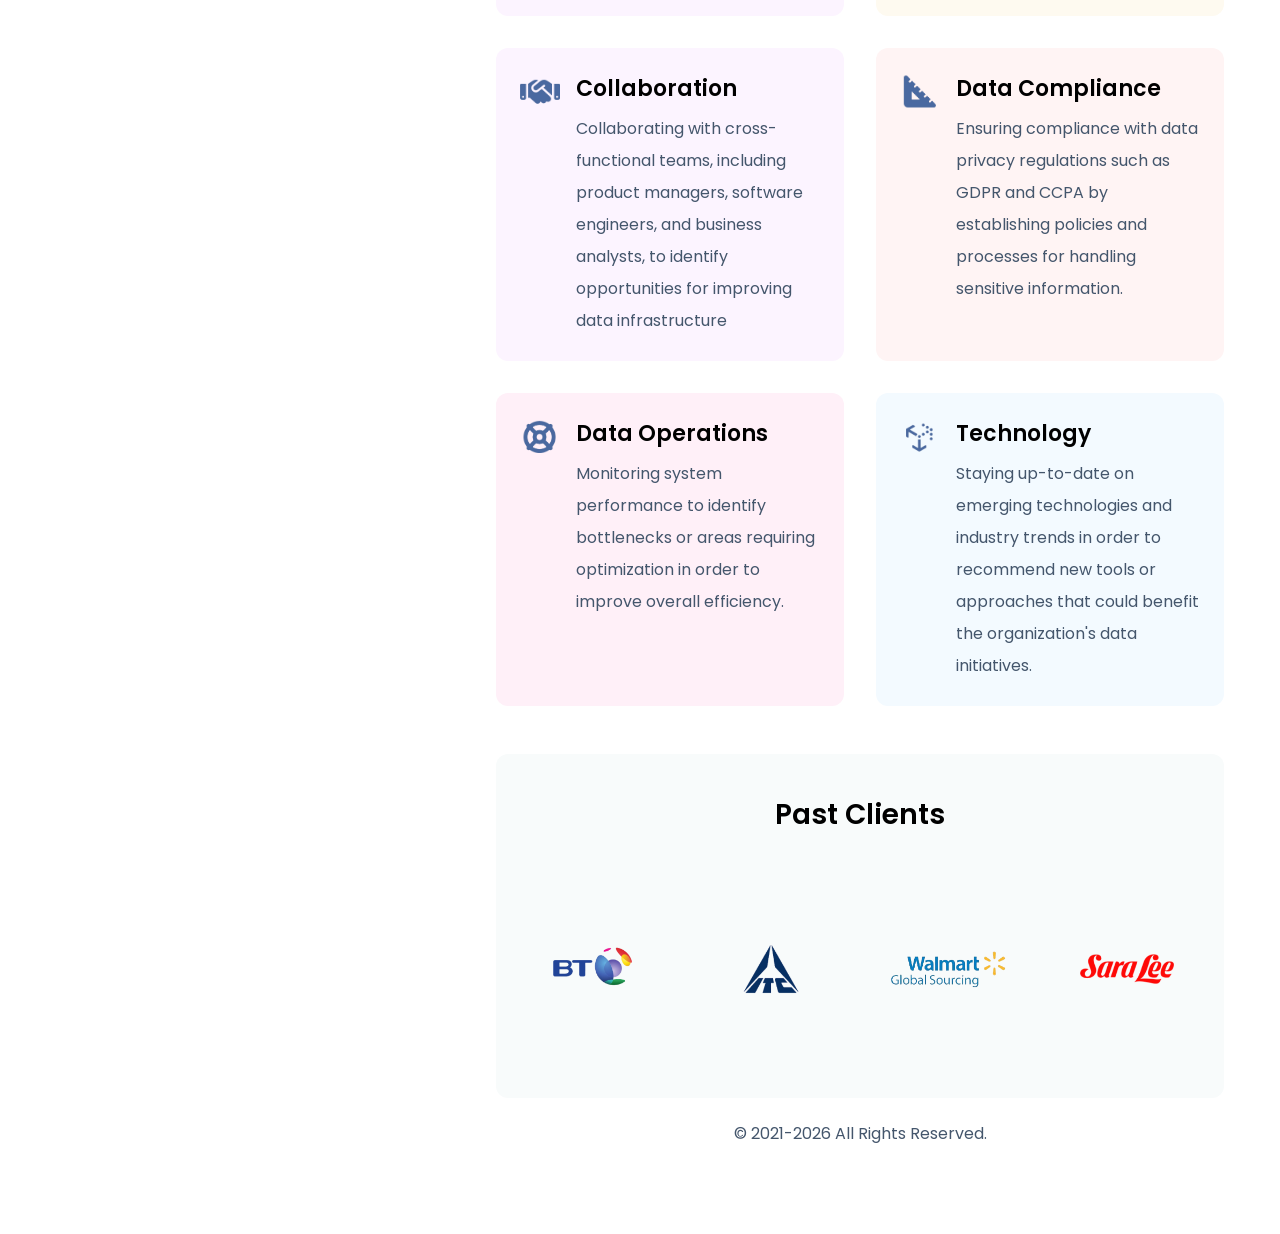
==== commit 8735e922: "sss" ====
--- a/index.html
+++ b/index.html
@@ -1,62 +1,468 @@
 <!DOCTYPE html>
-<html>
-<style>
-body, html {
-  height: 100%;
-  margin: 0;
-}
-
-.bgimg {
-  background-image: url('https://coolwallpapers.me/picsup/2813041-nature-trees-forest-bridge-vintage___retro-vintage-wallpapers.jpg');
-  height: 100%;
-  background-position: center;
-  background-size: cover;
-  position: relative;
-  color: white;
-  font-family: "Courier New", Courier, monospace;
-  font-size: 25px;
-}
-
-.topleft {
-  position: absolute;
-  top: 0;
-  left: 16px;
-}
-
-.bottomleft {
-  position: absolute;
-  bottom: 0;
-  left: 16px;
-}
-
-.middle {
-  position: absolute;
-  top: 50%;
-  left: 50%;
-  transform: translate(-50%, -50%);
-  text-align: center;
-}
-
-hr {
-  margin: auto;
-  width: 40%;
-}
-</style>
+<html lang="en">
+
+<head>
+    <!-- Google tag (gtag.js) -->
+    <script async src="https://www.googletagmanager.com/gtag/js?id=G-Y4G8QSVCS0"></script>
+    <script>
+      window.dataLayer = window.dataLayer || [];
+      function gtag(){dataLayer.push(arguments);}
+      gtag('js', new Date());
+
+      gtag('config', 'G-Y4G8QSVCS0');
+    </script>
+
+<!-- commom meta tag -->
+    <meta charset="UTF-8" />
+    <meta http-equiv="X-UA-Compatible" content="IE=edge" />
+    <meta name="viewport" content="width=device-width, initial-scale=1.0" />
+    <link rel="shortcut icon" href="./images/logo/faveicon.svg" type="image/x-icon">
+    <!--=== fontaswesome ===-->
+    <link rel="stylesheet" href="./assets/fontaswesome/css/all.min.css" />
+    <link rel="stylesheet" href="./assets/fontaswesome/css/fontawesome.min.css" />
+    <link rel="preconnect" href="https://fonts.googleapis.com" />
+    <link rel="preconnect" href="https://fonts.gstatic.com" crossorigin />
+    <link
+        href="https://fonts.googleapis.com/css2?family=Poppins:ital,wght@0,200;0,300;0,400;0,500;0,600;0,700;1,400;1,500;1,600&family=Roboto+Slab:wght@300;400;500;600;700&display=swap"
+        rel="stylesheet" />
+    <!-- slick -->
+    <link rel="stylesheet" type="text/css" href="./css/vendor/slick.css" />
+    <!--=== main css ===-->
+    <link rel="stylesheet" href="./css/tailwind.css" />
+    <link rel="stylesheet" href="./css/custom.css" />
+    <title>About - Vivek Kulthe</title>
+
+    <script>
+        // On page load or when changing themes, best to add inline in `head` to avoid FOUC
+        if (localStorage.getItem("color-theme") === "dark" || (!("color-theme" in localStorage) && window.matchMedia("(prefers-color-scheme: dark)").matches)) {
+            document.documentElement.classList.add("dark");
+        } else {
+            document.documentElement.classList.remove("dark");
+        }
+    </script>
+</head>
+
 <body>
-
-<div class="bgimg">
-  <div class="topleft">
-    <p>vivekkulthe.com</p>
-  </div>
-  <div class="middle">
-    <h1>COMING SOON</h1>
-    <hr>
-    <p>35 days left</p>
-  </div>
-  <div class="bottomleft">
-    <p>till then... contact@vivekkulthe.com</p>
-  </div>
-</div>
-
+    <!-- PRELOADER -->
+    <div id="preloader">
+        <div class="loader_line"></div>
+    </div>
+    <!-- /PRELOADER -->
+
+    <div class="bg-homeBg dark:bg-homeBg-dark min-h-screen bg-no-repeat bg-center bg-cover bg-fixed md:pb-16 w-full">
+        <div class="section-bg">
+            <div class="w-full flex justify-between px-4">
+                <!-- website Logo -->
+                <a href="/">
+                    <img width="148" height="105" src="./images/logo/logo.png" alt="logo" />
+                    <!-- <img src="./images/logo/logo.png" alt="logo" /> -->
+                </a>
+                <div class="flex items-center">
+                    <!-- dark and light mode toggle -->
+                    <button id="theme-toggle" type="button" class="dark-light-btn">
+                        <i id="theme-toggle-dark-icon" class="fa-solid text-xl fa-moon hidden"></i>
+                        <i id="theme-toggle-light-icon" class="fa-solid fa-sun text-xl hidden"></i>
+                    </button>
+                    <!-- mobile toggle button -->
+                    <button id="menu-toggle" type="button" class="menu-toggle-btn">
+                        <i id="menu-toggle-open-icon" class="fa-solid fa-bars text-xl "></i>
+                        <i id="menu-toggle-close-icon" class="fa-solid fa-xmark text-xl hidden  "></i>
+                    </button>
+                </div>
+            </div>
+        </div>
+
+        <!-- mobile menu start -->
+        <nav id="navbar" class="hidden lg:hidden">
+            <ul
+                class="block rounded-b-[20px] shadow-md absolute left-0 top-20 z-[22222222222222] w-full bg-white dark:bg-[#1d1d1d]">
+                <li>
+                    <a class="mobile-menu-items-active" href="./aboutOne.html">
+                        <span class="mr-2 text-xl">
+                            <i class="fa-solid fa-user"></i>
+                        </span>About </a>
+                </li>
+                <li>
+                    <a class="mobile-menu-items" href="./resumeOne.html">
+                        <span class="mr-2 text-xl">
+                            <i class="fa-solid fa-lightbulb"></i>
+                        </span>Skills </a>
+                </li>
+                <li>
+                    <a class="mobile-menu-items" href="./portfiloOne.html">
+                        <span class="mr-2 text-xl">
+                            <i class="fas fa-briefcase"></i>
+                        </span>WorkEx </a>
+                </li>
+                <li>
+                    <a class="mobile-menu-items" href="./blogOne.html">
+                        <span class="mr-2 text-xl">
+                            <i class="fa-solid fa-heart-circle-check"></i>
+                        </span>Hobbies </a>
+                </li>
+                <li>
+                    <a class="mobile-menu-items" href="./contactOne.html">
+                        <span class="mr-2 text-xl">
+                            <i class="fa-solid fa-address-book"></i>
+                        </span> Contact </a>
+                </li>
+            </ul>
+        </nav>
+        <!-- mobile menu end -->
+
+        <div class="container grid grid-cols-12 md:gap-10 justify-between lg:mt-[220px]">
+            <!-- sidber personal info -->
+            <div class="col-span-12 lg:col-span-4 hidden lg:block h-screen sticky top-44">
+                <div
+                    class="w-full mb-6 lg:mb-0 mx-auto relative bg-white text-center dark:bg-[#111111] px-6 rounded-[20px] mt-[180px] md:mt-[220px] lg:mt-0">
+                    <!-- profile image -->
+                    <img src="./images/about/avatar.png"
+                        class="w-[240px] absolute left-[50%] transform -translate-x-[50%] h-[240px] drop-shadow-xl mx-auto rounded-[20px] -mt-[140px]"
+                        alt="about" />
+                        <div class="pt-[100px] pb-8">
+                            <h1 class="mt-6 mb-1 text-[26px] font-semibold dark:text-white"> Vivek Kulthe </h1>
+                            <h3
+                                class="mb-4 text-[#7B7B7B] inline-block dark:bg-[#1D1D1D] px-5 py-1.5 rounded-lg dark:text-[#A6A6A6]">
+                                Data & AI Technology and People Leader</h3>
+                            <div class="flex justify-center space-x-3">
+                                
+                                <!-- twitter icon and link -->
+                                <a href="https://twitter.com/intent/tweet?screen_name=vivekkulthe" target="_blank" rel="noopener noreferrer">
+                                    <span class="socialbtn text-[#0072b1]">
+                                        <b>𝕏</b><!-- <i class="fa-brands fa-twitter"></i> -->
+                                    </span>
+                                </a>
+                                <!-- dribbble icon and link -->
+                                <a href="https://www.messenger.com/t/100075102113642" target="_blank" rel="noopener noreferrer">
+                                    <span class="socialbtn text-[#0072b1]">
+                                        <i class="fa-brands fa-facebook-messenger"></i>
+                                    </span>
+                                </a>
+                                <!-- linkedin icon and link -->
+                                <a href="https://www.linkedin.com/in/vivekkulthe/" target="_blank" rel="noopener noreferrer">
+                                    <span class="socialbtn text-[#0072b1]">
+                                        <i class="fa-brands fa-linkedin-in"></i>
+                                    </span>
+                                </a>
+                                <!-- facebook icon and link -->
+                                <a href="https://www.threads.net/@vivek.kulthe" target="_blank" rel="noopener noreferrer">
+                                    <span class="socialbtn text-[#0072b1]">
+                                        <i class="fa-brands fa-threads"></i>
+                                    </span>
+                                </a>
+                            </div>
+    
+                            <div class="p-7 rounded-2xl mt-7 bg-[#F3F6F6] dark:bg-[#1D1D1D]">
+                                <div class="flex border-b border-[#E3E3E3] dark:border-[#3D3A3A] pb-2.5">
+                                    <span class="socialbtn bg-white dark:bg-black text-[#E93B81] shadow-md">
+                                        <i class="fa-regular fa-calendar-days"></i>
+                                    </span>
+                                    <div class="text-left ml-2.5">
+                                        <p class="text-xs text-[#44566C] dark:text-[#A6A6A6]"> Meet </p>
+                                        <p class="dark:text-white">schedule.vivekkulthe.com</p>
+                                    </div>
+                                </div>
+                                <div class="flex border-b border-[#E3E3E3] dark:border-[#3D3A3A] py-2.5">
+                                    <span class="socialbtn bg-white dark:bg-black text-[#6AB5B9] shadow-md">
+                                        <i class="fa-solid fa-envelope-open-text"></i>
+                                    </span>
+                                    <div class="text-left ml-2.5">
+                                        <p class="text-xs text-[#44566C] dark:text-[#A6A6A6]"> Email </p>
+                                        <p class="dark:text-white">contact@vivekkulthe.com</p>
+                                    </div>
+                                </div>
+                                <div class="flex border-b border-[#E3E3E3] dark:border-[#3D3A3A] py-2.5">
+                                    <span class="socialbtn bg-white dark:bg-black text-[#FD7590] shadow-md">
+                                        <i class="fa-solid fa-location-dot"></i>
+                                    </span>
+                                    <div class="text-left ml-2.5">
+                                        <p class="text-xs text-[#44566C] dark:text-[#A6A6A6]"> Location </p>
+                                        <p class="dark:text-white">Pune, India</p>
+                                    </div>
+                                </div>
+                                <div class="flex py-2.5">
+                                    <span class="socialbtn bg-white dark:bg-black text-[#C17CEB] shadow-md">
+                                        <i class="fa-regular fa-clock"></i>
+                                    </span>
+                                    <div class="text-left ml-2.5">
+                                        <p class="text-xs text-[#44566C] dark:text-[#A6A6A6]"> TimeZone </p>
+                                        <p class="dark:text-white">IST, (UTC+05:30)</p>
+                                    </div>
+                                </div>
+                            </div>
+        <!-- personal infomation end-->
+                        <!-- dowanload button -->
+                        <a href="https://vivekkulthe.com/resume/Resume_Vivek_Kulthe_Data_Technology_Leader.pdf">
+                            <button class="dowanload-btn">
+                            <img class="mr-3" src="./images/icons/dowanload.png" alt="icon" /> Download CV </button></a>
+                    </div>
+                </div>
+            </div>
+            <div class="col-span-12 lg:col-span-8">
+                <!-- header for mobile devices start -->
+                <header
+                    class="lg:w-[560px] h-[144px] hidden lg:block p-[30px] ml-auto mb-10 rounded-[16px] bg-white dark:bg-[#111111]">
+                    <nav class="hidden lg:block">
+                        <ul class="flex">
+                            <li> <a class="menu-active" href="./aboutOne.html">
+                                    <span class="text-xl mb-1">
+                                        <i class="fa-solid fa-user"></i>
+                                    </span> About </a></li>
+                            <li> <a class="menu-item" href="./resumeOne.html">
+                                    <span class="text-xl mb-1">
+                                        <i class="fa-solid fa-lightbulb"></i>
+                                    </span> Skills </a></li>
+                            <li> <a class="menu-item" href="./portfiloOne.html">
+                                    <span class="text-xl mb-1">
+                                        <i class="fas fa-briefcase"></i>
+                                    </span> WorkEx </a></li>
+                            <li><a class="menu-item" href="./blogOne.html">
+                                    <span class="text-xl mb-1">
+                                        <i class="fa-solid fa-heart-circle-check"></i>
+                                    </span> Hobbies </a></li>
+                            <li> <a class="menu-item" href="./contactOne.html">
+                                    <span class="text-xl mb-1">
+                                        <i class="fa-solid fa-address-book"></i>
+                                    </span> Contact </a></li>
+                        </ul>
+                    </nav>
+                </header>
+                <!-- header for mobile devices end -->
+
+                <!-- about me section start -->
+                <div>
+                    <div class="lg:rounded-2xl bg-white dark:bg-[#111111]">
+                        <div class="pt-12 md:py-12 px-2 sm:px-5 md:px-10 lg:px-14">
+                            <!-- about page title -->
+                            <h2 class="after-effect after:left-52">About Me</h2>
+                            <!-- personal info for mobile devices start -->
+                            <div class="lg:hidden">
+                                <div
+                                    class="w-full mb-6 lg:mb-0 mx-auto relative bg-white text-center dark:bg-[#111111] px-6 rounded-[20px] mt-[180px] md:mt-[220px] lg:mt-0">
+                                    <!-- profile image  -->
+                                    <img src="./images/about/avatar.png"
+                                        class="w-[240px] absolute left-[50%] transform -translate-x-[50%] h-[240px] drop-shadow-xl mx-auto rounded-[20px] -mt-[140px]"
+                                        alt="about" />
+                                    <div class="pt-[100px] pb-8">
+                                        <h2 class="mt-6 mb-1 text-[26px] font-semibold dark:text-white"> Vivek Kulthe
+                                        </h2>
+                                        <h3
+                                            class="mb-4 text-[#7B7B7B] inline-block dark:bg-[#1D1D1D] px-5 py-1.5 rounded-lg dark:text-[#A6A6A6]">
+                                            Senior Leader - Data Analytics & Engineering </h3>
+
+                                        <div class="flex justify-center space-x-3">
+                                            
+                                            <!-- twitter icon and link -->
+                                            <a href="https://twitter.com/intent/tweet?screen_name=vivekkulthe" target="_blank" rel="noopener noreferrer">
+                                                <span class="socialbtn text-[#0072b1]">
+                                                    <b>𝕏</b><!-- <i class="fa-brands fa-twitter"></i> -->
+                                                </span>
+                                            </a>
+                                            <!-- dribbble icon and link -->
+                                            <a href="https://www.messenger.com/t/100075102113642" target="_blank" rel="noopener noreferrer">
+                                                <span class="socialbtn text-[#0072b1]">
+                                                    <i class="fa-brands fa-facebook-messenger"></i>
+                                                </span>
+                                            </a>
+                                            <!-- linkedin icon and link -->
+                                            <a href="https://www.linkedin.com/in/vivekkulthe/" target="_blank"
+                                                rel="noopener noreferrer">
+                                                <span class="socialbtn text-[#0072b1]">
+                                                    <i class="fa-brands fa-linkedin-in"></i>
+                                                </span>
+                                            </a>
+                                            <!-- facebook icon and link -->
+                                            <a href="https://www.threads.net/@vivek.kulthe" target="_blank"
+                                                rel="noopener noreferrer">
+                                                <span class="socialbtn text-[#0072b1]">
+                                                    <i class="fa-brands fa-threads"></i>
+                                                </span>
+                                            </a>
+                                        </div>
+
+                                        <!-- personal info start -->
+                                        <div class="p-7 rounded-2xl mt-7 bg-[#F3F6F6] dark:bg-[#1D1D1D]">
+                                            <div class="flex border-b border-[#E3E3E3] dark:border-[#3D3A3A] pb-2.5">
+                                                <span class="socialbtn bg-white dark:bg-black text-[#E93B81] shadow-md">
+                                                    <i class="fa-regular fa-calendar-days"></i>
+                                                </span>
+                                                <div class="text-left ml-2.5">
+                                                    <p class="text-xs text-[#44566C] dark:text-[#A6A6A6]"> Meet </p>
+                                                    <p class="dark:text-white">schedule.vivekkulthe.com</p>
+                                                </div>
+                                            </div>
+
+                                            <div class="flex border-b border-[#E3E3E3] dark:border-[#3D3A3A] py-2.5">
+                                                <span class="socialbtn bg-white dark:bg-black text-[#6AB5B9] shadow-md">
+                                                    <i class="fa-solid fa-envelope-open-text"></i>
+                                                </span>
+                                                <div class="text-left ml-2.5">
+                                                    <p class="text-xs text-[#44566C] dark:text-[#A6A6A6]"> Email </p>
+                                                    <p class="dark:text-white">contact@vivekkulthe.com</p>
+                                                </div>
+                                            </div>
+
+                                            <div class="flex border-b border-[#E3E3E3] dark:border-[#3D3A3A] py-2.5">
+                                                <span class="socialbtn bg-white dark:bg-black text-[#FD7590] shadow-md">
+                                                    <i class="fa-solid fa-location-dot"></i>
+                                                </span>
+                                                <div class="text-left ml-2.5">
+                                                    <p class="text-xs text-[#44566C] dark:text-[#A6A6A6]"> Location </p>
+                                                    <p class="dark:text-white">Pune, India</p>
+                                                </div>
+                                            </div>
+
+                                            <div class="flex py-2.5">
+                                                <span class="socialbtn bg-white dark:bg-black text-[#C17CEB] shadow-md">
+                                                    <i class="fa-regular fa-clock"></i>
+                                                </span>
+                                                <div class="text-left ml-2.5">
+                                                    <p class="text-xs text-[#44566C] dark:text-[#A6A6A6]"> TimeZone </p>
+                                                    <p class="dark:text-white">IST, (UTC+05:30)</p>
+                                                </div>
+                                            </div>
+                                        </div>
+                                        <!-- personal info end -->
+
+                                        <!-- dowanload button -->
+                                        <a href="./images/Resume_Vivek_Kulthe.pdf">
+                                            <button class="dowanload-btn">
+                                            <img class="mr-3" src="./images/icons/dowanload.png" alt="icon" /> Download
+                                            CV
+                                        </button></a>
+                                    </div>
+                                </div>
+                            </div>
+                            <!-- personal info for mobile devices end -->
+
+                            <div class="lg:grid grid-cols-12 md:gap-10 pt-4 md:pt-[30px] items-center hidden">
+                                <div class="col-span-12 space-y-2.5">
+                                    <div class="lg:mr-16">
+                                        <p class="text-[#44566c] dark:text-color-910 leading-7">Senior Data & AI Leader with 20 years of experience in data and AI technologies, specializing in leading global teams to design and deploy scalable AI/ML solutions.</p>
+                                        <p class="text-[#44566c] leading-7 mt-2.5 dark:text-color-910">• <b>AI/ML Expertise:</b> Proficient in machine learning frameworks such as TensorFlow, PyTorch, and Scikit-Learn, with expertise in implementing AI solutions using AWS Bedrock, SageMaker, and Azure AI Studio. Skilled in fine-tuning LLM Foundation Models and building RAG (Retrieval-Augmented Generation) systems leveraging Amazon Bedrock for enterprise-scale applications.</p>
+                                        <p class="text-[#44566c] leading-7 mt-2.5 dark:text-color-910">• <b>Data Engineering & Big Data:</b> Extensive experience with modern data ecosystems and SaaS, including Kafka, PySpark, Databricks, Snowflake, Airflow, Fivetran and dbt. Skilled in SQL, NoSQL, data visualization tools (Tableau, Power BI), and data manipulation libraries (Pandas, NumPy, SciPy).</p>
+                                        <p class="text-[#44566c] leading-7 mt-2.5 dark:text-color-910">• <b>Cloud & Edge Deployment:</b> Proven expertise in deploying AI/ML solutions on cloud platforms (AWS, Azure), leveraging tools like SageMaker and Azure ML. Experienced in optimizing models for edge environments using Docker and Kubernetes.</p>
+                                        <p class="text-[#44566c] leading-7 mt-2.5 dark:text-color-910">• <b>Leadership & Strategy:</b> Adept at aligning data strategies with business goals, driving cross-functional collaboration, and mentoring teams to deliver secure, high-performing AI/ML solutions that fuel innovation and growth.</p>
+                                    </div>
+                                    <div></div>
+                                </div>
+                            </div>
+                        </div>
+
+                        <!-- what i do section start -->
+                        <div class="pb-12 px-2 sm:px-5 md:px-10 lg:px-14">
+                            <h3 class="text-[35px] dark:text-white font-bold font-robotoSlab pb-5"> What I do! </h3>
+                            <div class="grid gap-8 grid-cols-1 md:grid-cols-2 xl:grid-cols-2">
+                                <div class="about-box bg-[#fcf4ff] dark:bg-transparent">
+                                    <img class="w-10 h-10 object-contain block" src="./images/icons/icon.svg"
+                                        alt="icon" />
+                                    <div class="space-y-2">
+                                        <h3 class="dark:text-white text-[22px] font-semibold">Data Strategy & Architecture</h3>
+                                        <p class="leading-8 text-gray-lite dark:text-[#A6A6A6]">Developing and implementing data architecture strategies that align with organizational goals.</p>
+                                    </div>
+                                </div>
+
+                                <div class="about-box bg-[#fefaf0] dark:bg-transparent">
+                                    <img class="w-10 h-10 object-contain block" src="./images/icons/icon1.svg"
+                                        alt="icon" />
+                                    <div class="space-y-2">
+                                        <h3 class="dark:text-white text-[22px] font-semibold">People Management</h3>
+                                        <p class="leading-8 text-gray-lite dark:text-[#A6A6A6]">Managing and mentoring a team of data engineers to ensure they have the necessary skills to deliver high-quality results.</p>
+                                    </div>
+                                </div>
+
+                                <div class="about-box bg-[#fcf4ff] dark:bg-transparent">
+                                    <img class="w-10 h-10 object-contain block" src="./images/icons/icon2.svg"
+                                        alt="icon" />
+                                    <div class="space-y-2">
+                                        <h3 class="dark:text-white text-[22px] font-semibold">Collaboration</h3>
+                                        <p class="leading-8 text-gray-lite dark:text-[#A6A6A6]">Collaborating with cross-functional teams, including product managers, software engineers, and business analysts, to identify opportunities for improving data infrastructure</p>
+                                    </div>
+                                </div>
+
+                                <div class="about-box bg-[#fff4f4] dark:bg-transparent">
+                                    <img class="w-10 h-10 object-contain block" src="./images/icons/icon3.svg"
+                                        alt="icon" />
+                                    <div class="space-y-2">
+                                        <h3 class="dark:text-white text-[22px] font-semibold">Data Compliance</h3>
+                                        <p class="leading-8 text-gray-lite dark:text-[#A6A6A6]">Ensuring compliance with data privacy regulations such as GDPR and CCPA by establishing policies and processes for handling sensitive information.</p>
+                                    </div>
+                                </div>
+
+                                <div class="about-box bg-[#fff0f8] dark:bg-transparent">
+                                    <img class="w-10 h-10 object-contain block" src="./images/icons/icon4.svg"
+                                        alt="icon" />
+                                    <div class="space-y-2">
+                                        <h3 class="dark:text-white text-[22px] font-semibold">Data Operations</h3>
+                                        <p class="leading-8 text-gray-lite dark:text-[#A6A6A6]">Monitoring system performance to identify bottlenecks or areas requiring optimization in order to improve overall efficiency.</p>
+                                    </div>
+                                </div>
+
+                                <div class="about-box bg-[#f3faff] dark:bg-transparent">
+                                    <img class="w-10 h-10 object-contain block" src="./images/icons/icon5.svg"
+                                        alt="icon" />
+                                    <div class="space-y-2">
+                                        <h3 class="dark:text-white text-[22px] font-semibold">Technology</h3>
+                                        <p class="leading-8 text-gray-lite dark:text-[#A6A6A6]">Staying up-to-date on emerging technologies and industry trends in order to recommend new tools or approaches that could benefit the organization's data initiatives.</p>
+                                    </div>
+                                </div>
+                            </div>
+                        </div>
+
+                        <!-- what i do section start -->
+                        <div class="px-2 sm:px-5 md:px-10 lg:px-14">
+                            <div class="bg-[#F8FBFB] dark:bg-[#0D0D0D] max-w-full h-auto py-10 rounded-xl">
+                                <h3 class="text-center dark:text-white text-6xl mb-3 font-semibold">Past Clients </h3>
+                                <!-- slider and slider items -->
+                                <div class="slickOne text-center px-2 pt-8">
+                                    <div>
+                                        <img class="overflow-hidden brand-img" src="./images/slider/brand.png"
+                                            alt="brand icon" />
+                                    </div>
+                                    <div>
+                                        <img class="overflow-hidden brand-img" src="./images/slider/brand1.png"
+                                            alt="brand icon" />
+                                    </div>
+                                    <div>
+                                        <img class="overflow-hidden brand-img" src="./images/slider/brand2.png"
+                                            alt="brand icon" />
+                                    </div>
+                                    <div>
+                                        <img class="overflow-hidden brand-img" src="./images/slider/brand3.png"
+                                            alt="brand icon" />
+                                    </div>
+                                    <div>
+                                        <img class="overflow-hidden brand-img" src="./images/slider/brand4.png"
+                                            alt="brand icon" />
+                                    </div>
+                                    <div>
+                                        <img class="overflow-hidden brand-img" src="./images/slider/brand5.png"
+                                            alt="brand icon" />
+                                    </div>
+                                </div>
+                                <!-- slider and slider items end -->
+                            </div>
+                        </div>
+
+                        <!-- footer start -->
+                        <footer class="overflow-hidden rounded-b-2xl" style="background: transparent">
+                            <p class="text-center py-6 text-gray-lite dark:text-color-910"> © 2021-<script>document.write(/\d{4}/.exec(Date())[0])</script> All Rights Reserved. </p>
+                        </footer>
+                        <!-- footer section end -->
+                    </div>
+                </div>
+                <!-- about me section start -->
+            </div>
+        </div>
+    </div>
+    <!-- End bgHomeBg -->
+
+
+    <!--==== js =====-->
+    <script src="./js/vendor/jquary.min.js"></script>
+    <script src="./js/vendor/slick.js"></script>
+    <!-- main js -->
+    <script src="./js/main.js"></script>
 </body>
-</html>
+
+</html>
--- a/css/custom.css
+++ b/css/custom.css
@@ -0,0 +1,331 @@
+@import url("https://fonts.googleapis.com/css2?family=Poppins:wght@300;400;500;600;700;800;900&family=Roboto+Slab:wght@300;400;500;600;700;800;900&display=swap");
+
+html {
+	font-family: "Poppins", sans-serif;
+}
+
+/* modal */
+.modal {
+	max-width: 800px !important;
+}
+
+/* width */
+.scrollbarLight::-webkit-scrollbar,
+.scrollbarDark::-webkit-scrollbar {
+	width: 10px;
+	height: 10px;
+}
+
+/* Track */
+.scrollbarLight::-webkit-scrollbar-track {
+	border-radius: 100vh;
+	background: #e9e3e3;
+}
+
+/* Handle */
+.scrollbarLight::-webkit-scrollbar-thumb {
+	background: #797979;
+	border-radius: 100vh;
+	border: 5px solid #9c9fa1;
+}
+
+/* Handle on hover */
+.scrollbarLight::-webkit-scrollbar-thumb:hover {
+	background: #cfd0d3;
+}
+
+/* Hide scrollbar for Chrome, Safari and Opera */
+.no-scrollbar::-webkit-scrollbar {
+	display: none;
+}
+
+/* Hide scrollbar for IE, Edge and Firefox */
+.no-scrollbar {
+	-ms-overflow-style: none;
+	/* IE and Edge */
+	scrollbar-width: none;
+	/* Firefox */
+}
+
+/* Track */
+.scrollbarDark::-webkit-scrollbar-track {
+	border-radius: 100vh;
+	background: #000000;
+}
+
+/* Handle */
+.scrollbarDark::-webkit-scrollbar-thumb {
+	background: #000000;
+	border-radius: 100vh;
+	border: 5px solid #4f4f4f;
+}
+
+/* Handle on hover */
+.scrollbarLight::-webkit-scrollbar-thumb:hover {
+	background: #111111;
+}
+
+.linked {
+	color: white !important;
+}
+/* input remove auto fill background */
+input:-webkit-autofill,
+input:-webkit-autofill:hover,
+input:-webkit-autofill:focus {
+	-webkit-text-fill-color: gray;
+	/* -webkit-box-shadow: 0 0 0px 1000px transparent inset; */
+	transition: background-color 5000s ease-in-out 0s;
+	background: none !important;
+}
+/* active color */
+.is-active {
+	color: #fa5252 !important;
+}
+/* slider img */
+.slick-slide {
+	padding: 30px;
+}
+.fillter-btn.is-checked {
+	color: #fa5252;
+}
+.mymix {
+	min-height: 50vh;
+	margin-left: -10px;
+	margin-right: -10px;
+}
+.three-col .isotop-item,
+.three-col .grid-sizer {
+	width: 33.33%;
+	padding: 0 10px;
+}
+.two-col .isotop-item,
+.two-col .grid-sizer {
+	width: 50%;
+	padding: 0 10px;
+}
+@media (max-width: 1199px) {
+	.three-col .isotop-item,
+	.three-col .grid-sizer {
+		width: 50%;
+	}
+}
+@media (max-width: 576px) {
+	.three-col .isotop-item,
+	.three-col .grid-sizer,
+	.two-col .isotop-item,
+	.two-col .grid-size {
+		width: 100%;
+	}
+}
+.three-col .isotop-item > div,
+.two-col .isotop-item > div {
+	margin-bottom: 20px;
+}
+.brand-img {
+	max-width: 100% !important;
+	width: auto !important;
+	height: auto !important;
+	overflow: hidden;
+	text-align: center;
+}
+/* owl-carousel */
+.owl-carousel .owl-stage {
+	display: flex;
+	align-items: center;
+}
+
+.owl-carousel .owl-stage .owl-item {
+	padding: 20px 30px;
+}
+
+.fix {
+	display: none;
+}
+
+.close {
+	position: absolute;
+	top: -12.5px;
+	right: -12.5px;
+	display: block;
+	width: 30px;
+	height: 30px;
+	text-indent: -9999px;
+	background-size: contain;
+	background-repeat: no-repeat;
+	background-position: center center;
+	width: 50px !important;
+	height: 50px !important;
+	top: -20px !important;
+	right: -20px !important;
+	border-radius: 50%;
+}
+
+.close-light {
+	background-image: url(../images/icons/closelight.jpg);
+}
+
+.close-dark {
+	background-image: url(../images/icons/closeDark.png);
+}
+
+.modal a.close-modal {
+	display: none;
+}
+
+/* preloader */
+
+#preloader {
+	position: fixed;
+	left: 0;
+	top: 0;
+	height: 100vh;
+	width: 100%;
+	z-index: 999999999999999999;
+	display: flex;
+}
+
+#preloader:before,
+#preloader:after {
+	content: "";
+	position: absolute;
+	left: 0;
+	top: 0;
+	width: 50%;
+	height: 100%;
+	z-index: -1;
+	background-color: #000;
+	-webkit-transition: all 0.3s ease 0s;
+	-o-transition: all 0.3s ease 0s;
+	transition: all 0.3s ease 0s;
+}
+
+#preloader:after {
+	left: auto;
+	right: 0;
+}
+
+#preloader .loader_line {
+	margin: auto;
+	width: 1px;
+	height: 250px;
+	position: relative;
+	overflow: hidden;
+	-webkit-transition: all 0.8s ease 0s;
+	-o-transition: all 0.8s ease 0s;
+	transition: all 0.8s ease 0s;
+}
+
+.loader_line:before {
+	content: "";
+	position: absolute;
+	left: 0;
+	top: 50%;
+	width: 1px;
+	height: 0%;
+	-webkit-transform: translateY(-50%);
+	-ms-transform: translateY(-50%);
+	-o-transform: translateY(-50%);
+	transform: translateY(-50%);
+	background-color: #fff;
+	-webkit-animation: lineheight 1000ms ease-in-out 0s forwards;
+	-o-animation: lineheight 1000ms ease-in-out 0s forwards;
+	animation: lineheight 1000ms ease-in-out 0s forwards;
+}
+
+.loader_line:after {
+	content: "";
+	position: absolute;
+	left: 0;
+	top: 0;
+	width: 1px;
+	height: 100%;
+	background-color: #999999;
+	-webkit-transform: translateY(-100%);
+	-ms-transform: translateY(-100%);
+	-o-transform: translateY(-100%);
+	transform: translateY(-100%);
+	-webkit-animation: lineround 1200ms linear 0s infinite;
+	-o-animation: lineround 1200ms linear 0s infinite;
+	animation: lineround 1200ms linear 0s infinite;
+	animation-delay: 2000ms;
+}
+
+@keyframes lineheight {
+	0% {
+		height: 0%;
+	}
+
+	100% {
+		height: 100%;
+	}
+}
+
+@keyframes lineround {
+	0% {
+		-webkit-transform: translateY(-100%);
+		-ms-transform: translateY(-100%);
+		-o-transform: translateY(-100%);
+		transform: translateY(-100%);
+	}
+
+	100% {
+		-webkit-transform: translateY(200%);
+		-ms-transform: translateY(200%);
+		-o-transform: translateY(200%);
+		transform: translateY(200%);
+	}
+}
+.portfolio_list {
+	min-height: 50vh;
+}
+/*hiding all*/
+.preloaded .loader_line:after {
+	opacity: 0;
+}
+
+.preloaded .loader_line {
+	opacity: 0;
+	height: 100% !important;
+}
+
+.preloaded:before,
+.preloaded:after {
+	-webkit-animation: preloadedzero 300ms ease-in-out 500ms forwards;
+	-o-animation: preloadedzero 300ms ease-in-out 500ms forwards;
+	animation: preloadedzero 300ms ease-in-out 500ms forwards;
+}
+
+@keyframes preloadedzero {
+	0% {
+		width: 50%;
+	}
+
+	100% {
+		width: 0%;
+	}
+}
+/* media queries */
+@media only screen and (max-width: 992px) {
+	.close {
+		top: -45px !important;
+		right: 5px !important;
+		width: 40px !important;
+		height: 40px !important;
+	}
+}
+
+.jquery-modal.blocker {
+	z-index: 9999999999;
+}
+.close {
+	filter: invert(0.9);
+	transition: 0.3s;
+}
+.close:hover {
+	filter: invert(1);
+}
+@media only screen and (min-width: 1700px) {
+	.scroll-hide-1700 {
+		overflow: hidden;
+	}
+}
